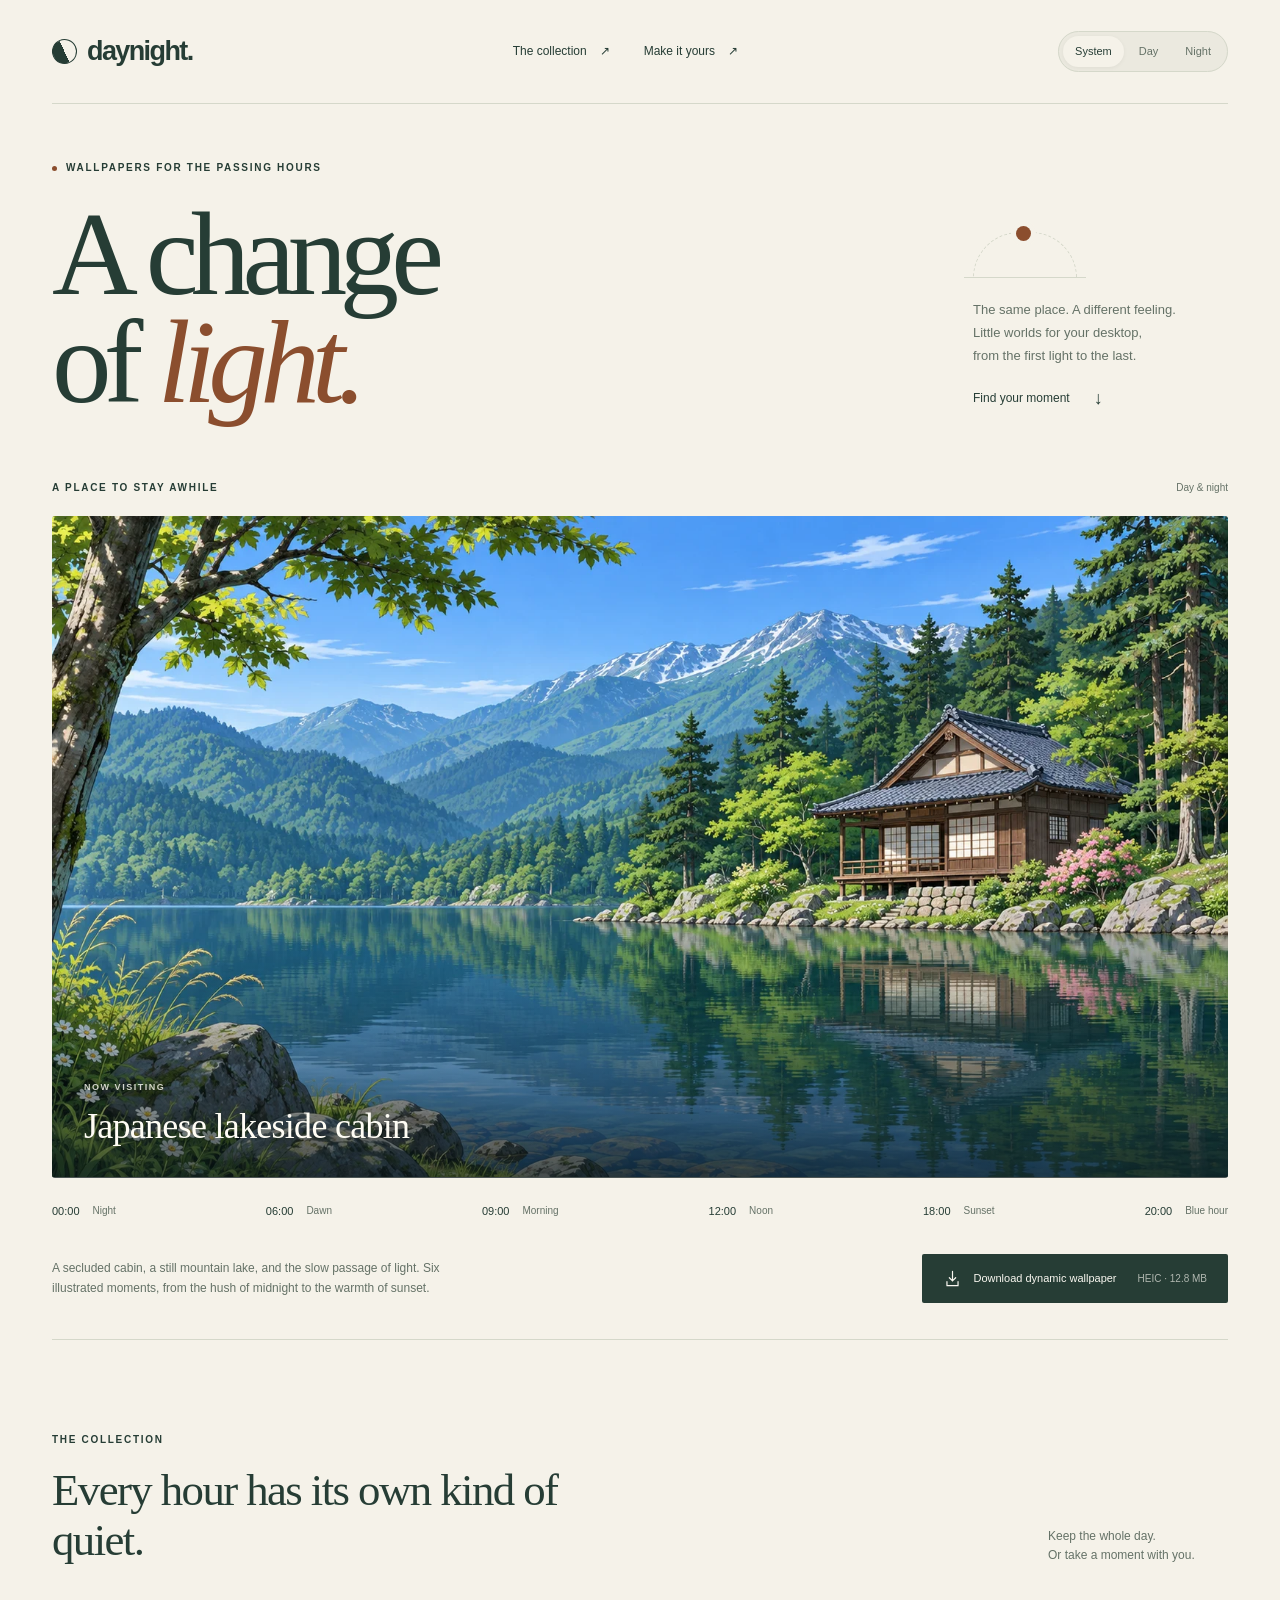
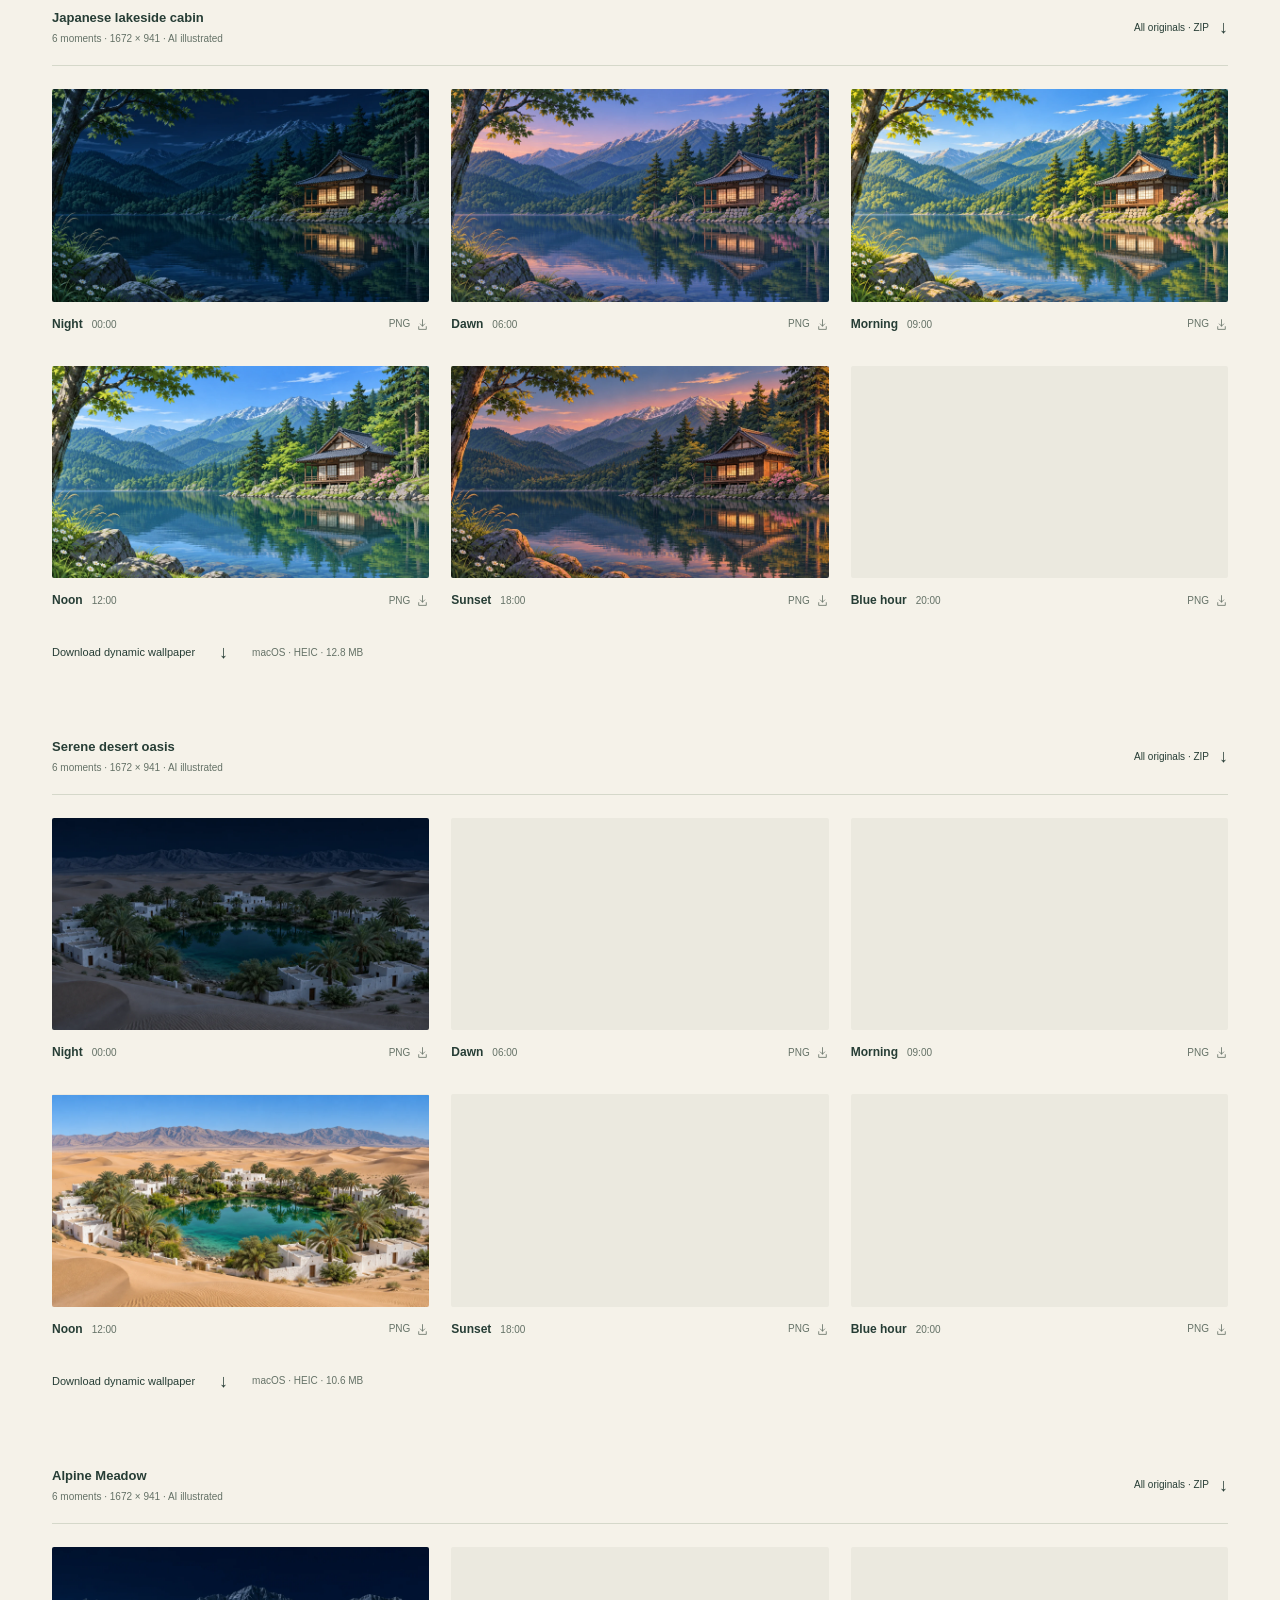
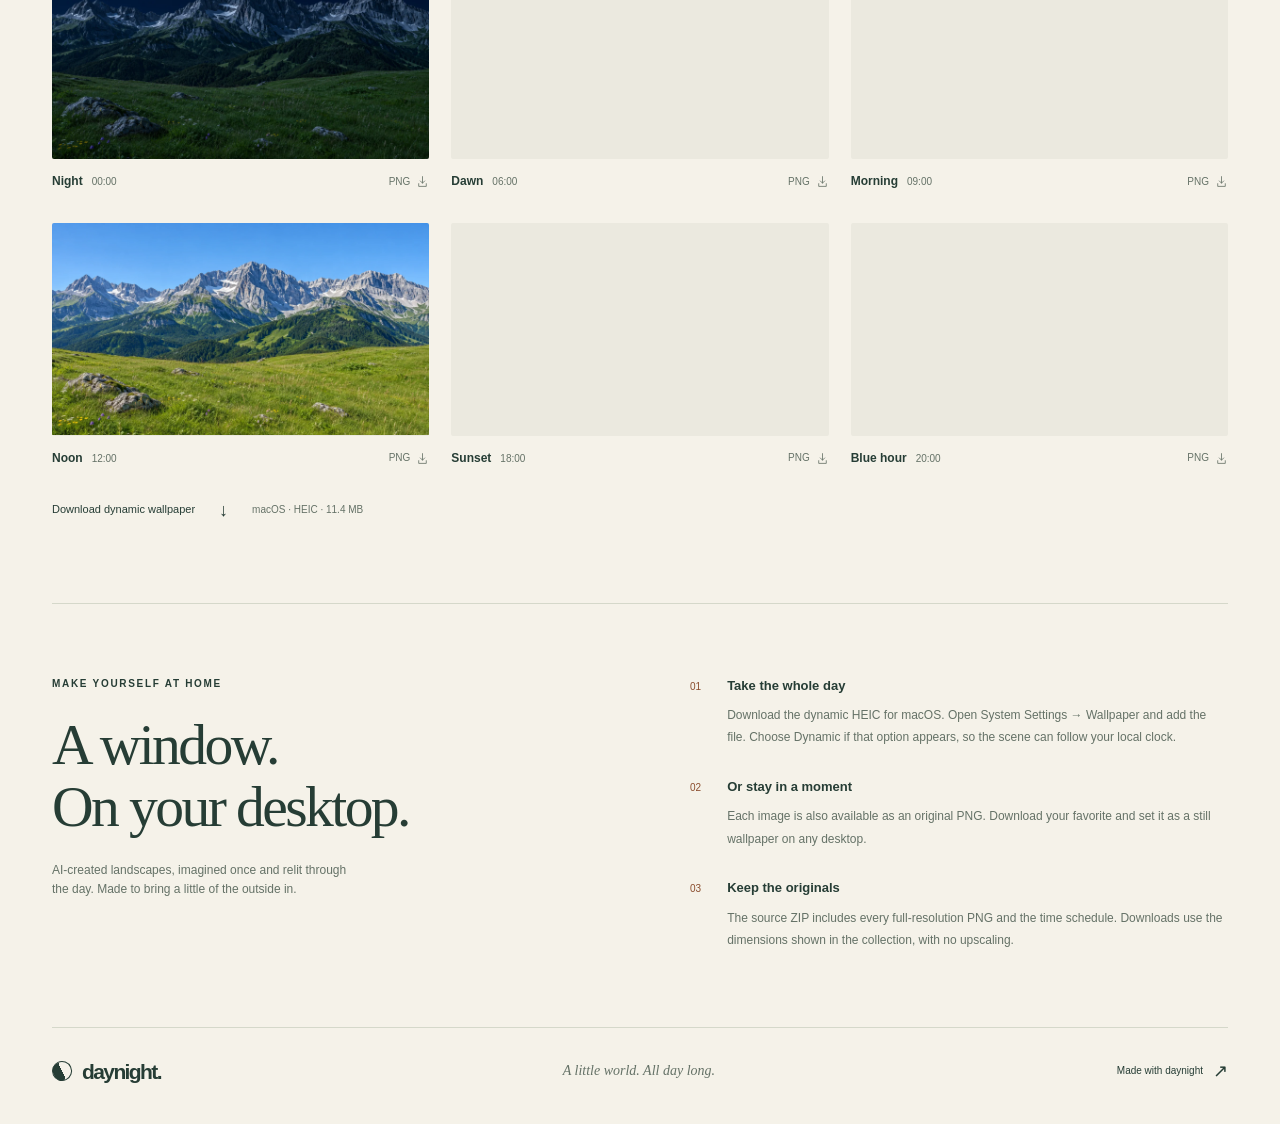
==== site/index.html @ 68b5f0bc "photo: add alpine meadows" ====
<!doctype html>
<html lang="en">
<head>
  <meta charset="utf-8">
  <meta name="viewport" content="width=device-width, initial-scale=1">
  <meta name="description" content="A collection of illustrated wallpapers that follow the light. Explore every hour and download a dynamic macOS wallpaper or your favorite still.">
  <title>daynight — A change of light</title>
  <link rel="icon" href="favicon.svg" type="image/svg+xml">
  <link rel="stylesheet" href="styles.css">
</head>
<body>
  <a class="skip-link" href="#collection">Skip to wallpapers</a>
  <header class="site-header wrap">
    <a class="wordmark" href="./" aria-label="daynight home"><span class="mark" aria-hidden="true"></span>daynight<span class="wordmark-dot">.</span></a>
    <nav aria-label="Main navigation"><a href="#collection">The collection <span aria-hidden="true">↗</span></a><a href="#how-to">Make it yours <span aria-hidden="true">↗</span></a></nav>
    <fieldset class="theme-switch">
      <legend class="sr-only">Page appearance</legend>
      <label><input class="sr-only" type="radio" name="appearance" id="appearance-system" checked><span>System</span></label>
      <label><input class="sr-only" type="radio" name="appearance" id="appearance-day"><span>Day</span></label>
      <label><input class="sr-only" type="radio" name="appearance" id="appearance-night"><span>Night</span></label>
    </fieldset>
  </header>

  <main>
    <section class="intro wrap" aria-labelledby="intro-title">
      <div class="eyebrow"><span class="live-dot" aria-hidden="true"></span> Wallpapers for the passing hours</div>
      <div class="intro-row"><h1 id="intro-title">A change<br>of <em>light.</em></h1><div class="intro-note"><div class="orbit" aria-hidden="true"><span></span></div><p>The same place. A different feeling.<br>Little worlds for your desktop,<br>from the first light to the last.</p><a class="text-link" href="#collection">Find your moment <span aria-hidden="true">↓</span></a></div></div>
    </section>

    <section class="featured wrap" aria-label="Featured wallpaper">
      <div class="feature-top"><span class="eyebrow">A place to stay awhile</span><span class="muted">Day &amp; night</span></div>
      <div class="landscape" style="aspect-ratio: 1672 / 941">
        <a class="hero-frame hero-day" href="wallpapers/japanese-lakeside-cabin/originals/master.png"><img src="wallpapers/japanese-lakeside-cabin/previews/03.webp" alt="Japanese lakeside cabin — Noon" width="1672" height="941" fetchpriority="high"></a><a class="hero-frame hero-night" href="wallpapers/japanese-lakeside-cabin/originals/night.png"><img src="wallpapers/japanese-lakeside-cabin/previews/00.webp" alt="Japanese lakeside cabin — Night" width="1672" height="941" fetchpriority="high"></a>
        <div class="image-shade"></div>
        <div class="scene-caption"><span class="eyebrow">Now visiting</span><h2>Japanese lakeside cabin</h2></div>
      </div>
      <nav class="hour-links" aria-label="Browse this scene by time of day"><a href="#japanese-lakeside-cabin-frame-0">00:00<span>Night</span></a>
<a href="#japanese-lakeside-cabin-frame-1">06:00<span>Dawn</span></a>
<a href="#japanese-lakeside-cabin-frame-2">09:00<span>Morning</span></a>
<a href="#japanese-lakeside-cabin-frame-3">12:00<span>Noon</span></a>
<a href="#japanese-lakeside-cabin-frame-4">18:00<span>Sunset</span></a>
<a href="#japanese-lakeside-cabin-frame-5">20:00<span>Blue hour</span></a></nav>
      <div class="feature-bottom"><p>A secluded cabin, a still mountain lake, and the slow passage of light. Six illustrated moments, from the hush of midnight to the warmth of sunset.</p><a class="button" href="wallpapers/japanese-lakeside-cabin/japanese-lakeside-cabin.heic" download><svg viewBox="0 0 24 24" aria-hidden="true"><path d="M12 3v12m-4-4 4 4 4-4M5 16v5h14v-5"/></svg>Download dynamic wallpaper<span class="button-detail">HEIC · 12.8 MB</span></a></div>
    </section>

    <section class="collection wrap" id="collection" aria-labelledby="collection-title">
      <div class="section-heading"><div><span class="eyebrow">The collection</span><h2 id="collection-title">Every hour has its own kind of quiet.</h2></div><p>Keep the whole day.<br>Or take a moment with you.</p></div>
      <div id="collections"><section class="collection-block" aria-labelledby="japanese-lakeside-cabin-title">
        <div class="collection-top"><div><h3 id="japanese-lakeside-cabin-title">Japanese lakeside cabin</h3><p>6 moments · 1672 × 941 · AI illustrated</p></div><a class="text-link source-link" href="wallpapers/japanese-lakeside-cabin/japanese-lakeside-cabin-originals.zip" download>All originals · ZIP <span aria-hidden="true">↓</span></a></div>
        <div class="frame-grid"><article class="frame-card" id="japanese-lakeside-cabin-frame-0">
          <a class="frame-preview" href="wallpapers/japanese-lakeside-cabin/originals/night.png"><img src="wallpapers/japanese-lakeside-cabin/previews/00.webp" alt="Japanese lakeside cabin — Night" width="1672" height="941" loading="lazy" decoding="async"><span class="preview-hint" aria-hidden="true">↗</span></a>
          <div class="frame-bottom"><h4 class="frame-name">Night<span class="frame-time">00:00</span></h4><a class="frame-download" href="wallpapers/japanese-lakeside-cabin/originals/night.png" download>PNG <svg viewBox="0 0 24 24" aria-hidden="true"><path d="M12 3v12m-4-4 4 4 4-4M5 16v5h14v-5"/></svg></a></div>
        </article><article class="frame-card" id="japanese-lakeside-cabin-frame-1">
          <a class="frame-preview" href="wallpapers/japanese-lakeside-cabin/originals/dawn.png"><img src="wallpapers/japanese-lakeside-cabin/previews/01.webp" alt="Japanese lakeside cabin — Dawn" width="1672" height="941" loading="lazy" decoding="async"><span class="preview-hint" aria-hidden="true">↗</span></a>
          <div class="frame-bottom"><h4 class="frame-name">Dawn<span class="frame-time">06:00</span></h4><a class="frame-download" href="wallpapers/japanese-lakeside-cabin/originals/dawn.png" download>PNG <svg viewBox="0 0 24 24" aria-hidden="true"><path d="M12 3v12m-4-4 4 4 4-4M5 16v5h14v-5"/></svg></a></div>
        </article><article class="frame-card" id="japanese-lakeside-cabin-frame-2">
          <a class="frame-preview" href="wallpapers/japanese-lakeside-cabin/originals/morning.png"><img src="wallpapers/japanese-lakeside-cabin/previews/02.webp" alt="Japanese lakeside cabin — Morning" width="1672" height="941" loading="lazy" decoding="async"><span class="preview-hint" aria-hidden="true">↗</span></a>
          <div class="frame-bottom"><h4 class="frame-name">Morning<span class="frame-time">09:00</span></h4><a class="frame-download" href="wallpapers/japanese-lakeside-cabin/originals/morning.png" download>PNG <svg viewBox="0 0 24 24" aria-hidden="true"><path d="M12 3v12m-4-4 4 4 4-4M5 16v5h14v-5"/></svg></a></div>
        </article><article class="frame-card" id="japanese-lakeside-cabin-frame-3">
          <a class="frame-preview" href="wallpapers/japanese-lakeside-cabin/originals/master.png"><img src="wallpapers/japanese-lakeside-cabin/previews/03.webp" alt="Japanese lakeside cabin — Noon" width="1672" height="941" loading="lazy" decoding="async"><span class="preview-hint" aria-hidden="true">↗</span></a>
          <div class="frame-bottom"><h4 class="frame-name">Noon<span class="frame-time">12:00</span></h4><a class="frame-download" href="wallpapers/japanese-lakeside-cabin/originals/master.png" download>PNG <svg viewBox="0 0 24 24" aria-hidden="true"><path d="M12 3v12m-4-4 4 4 4-4M5 16v5h14v-5"/></svg></a></div>
        </article><article class="frame-card" id="japanese-lakeside-cabin-frame-4">
          <a class="frame-preview" href="wallpapers/japanese-lakeside-cabin/originals/sunset.png"><img src="wallpapers/japanese-lakeside-cabin/previews/04.webp" alt="Japanese lakeside cabin — Sunset" width="1672" height="941" loading="lazy" decoding="async"><span class="preview-hint" aria-hidden="true">↗</span></a>
          <div class="frame-bottom"><h4 class="frame-name">Sunset<span class="frame-time">18:00</span></h4><a class="frame-download" href="wallpapers/japanese-lakeside-cabin/originals/sunset.png" download>PNG <svg viewBox="0 0 24 24" aria-hidden="true"><path d="M12 3v12m-4-4 4 4 4-4M5 16v5h14v-5"/></svg></a></div>
        </article><article class="frame-card" id="japanese-lakeside-cabin-frame-5">
          <a class="frame-preview" href="wallpapers/japanese-lakeside-cabin/originals/blue-hour.png"><img src="wallpapers/japanese-lakeside-cabin/previews/05.webp" alt="Japanese lakeside cabin — Blue hour" width="1672" height="941" loading="lazy" decoding="async"><span class="preview-hint" aria-hidden="true">↗</span></a>
          <div class="frame-bottom"><h4 class="frame-name">Blue hour<span class="frame-time">20:00</span></h4><a class="frame-download" href="wallpapers/japanese-lakeside-cabin/originals/blue-hour.png" download>PNG <svg viewBox="0 0 24 24" aria-hidden="true"><path d="M12 3v12m-4-4 4 4 4-4M5 16v5h14v-5"/></svg></a></div>
        </article></div>
        <div class="collection-download"><a class="text-link" href="wallpapers/japanese-lakeside-cabin/japanese-lakeside-cabin.heic" download>Download dynamic wallpaper <span aria-hidden="true">↓</span></a><span>macOS · HEIC · 12.8 MB</span></div>
      </section>
<section class="collection-block" aria-labelledby="serene-desert-oasis-title">
        <div class="collection-top"><div><h3 id="serene-desert-oasis-title">Serene desert oasis</h3><p>6 moments · 1672 × 941 · AI illustrated</p></div><a class="text-link source-link" href="wallpapers/serene-desert-oasis/serene-desert-oasis-originals.zip" download>All originals · ZIP <span aria-hidden="true">↓</span></a></div>
        <div class="frame-grid"><article class="frame-card" id="serene-desert-oasis-frame-0">
          <a class="frame-preview" href="wallpapers/serene-desert-oasis/originals/night.png"><img src="wallpapers/serene-desert-oasis/previews/00.webp" alt="Serene desert oasis — Night" width="1672" height="941" loading="lazy" decoding="async"><span class="preview-hint" aria-hidden="true">↗</span></a>
          <div class="frame-bottom"><h4 class="frame-name">Night<span class="frame-time">00:00</span></h4><a class="frame-download" href="wallpapers/serene-desert-oasis/originals/night.png" download>PNG <svg viewBox="0 0 24 24" aria-hidden="true"><path d="M12 3v12m-4-4 4 4 4-4M5 16v5h14v-5"/></svg></a></div>
        </article><article class="frame-card" id="serene-desert-oasis-frame-1">
          <a class="frame-preview" href="wallpapers/serene-desert-oasis/originals/dawn.png"><img src="wallpapers/serene-desert-oasis/previews/01.webp" alt="Serene desert oasis — Dawn" width="1672" height="941" loading="lazy" decoding="async"><span class="preview-hint" aria-hidden="true">↗</span></a>
          <div class="frame-bottom"><h4 class="frame-name">Dawn<span class="frame-time">06:00</span></h4><a class="frame-download" href="wallpapers/serene-desert-oasis/originals/dawn.png" download>PNG <svg viewBox="0 0 24 24" aria-hidden="true"><path d="M12 3v12m-4-4 4 4 4-4M5 16v5h14v-5"/></svg></a></div>
        </article><article class="frame-card" id="serene-desert-oasis-frame-2">
          <a class="frame-preview" href="wallpapers/serene-desert-oasis/originals/morning.png"><img src="wallpapers/serene-desert-oasis/previews/02.webp" alt="Serene desert oasis — Morning" width="1672" height="941" loading="lazy" decoding="async"><span class="preview-hint" aria-hidden="true">↗</span></a>
          <div class="frame-bottom"><h4 class="frame-name">Morning<span class="frame-time">09:00</span></h4><a class="frame-download" href="wallpapers/serene-desert-oasis/originals/morning.png" download>PNG <svg viewBox="0 0 24 24" aria-hidden="true"><path d="M12 3v12m-4-4 4 4 4-4M5 16v5h14v-5"/></svg></a></div>
        </article><article class="frame-card" id="serene-desert-oasis-frame-3">
          <a class="frame-preview" href="wallpapers/serene-desert-oasis/originals/master.png"><img src="wallpapers/serene-desert-oasis/previews/03.webp" alt="Serene desert oasis — Noon" width="1672" height="941" loading="lazy" decoding="async"><span class="preview-hint" aria-hidden="true">↗</span></a>
          <div class="frame-bottom"><h4 class="frame-name">Noon<span class="frame-time">12:00</span></h4><a class="frame-download" href="wallpapers/serene-desert-oasis/originals/master.png" download>PNG <svg viewBox="0 0 24 24" aria-hidden="true"><path d="M12 3v12m-4-4 4 4 4-4M5 16v5h14v-5"/></svg></a></div>
        </article><article class="frame-card" id="serene-desert-oasis-frame-4">
          <a class="frame-preview" href="wallpapers/serene-desert-oasis/originals/sunset.png"><img src="wallpapers/serene-desert-oasis/previews/04.webp" alt="Serene desert oasis — Sunset" width="1672" height="941" loading="lazy" decoding="async"><span class="preview-hint" aria-hidden="true">↗</span></a>
          <div class="frame-bottom"><h4 class="frame-name">Sunset<span class="frame-time">18:00</span></h4><a class="frame-download" href="wallpapers/serene-desert-oasis/originals/sunset.png" download>PNG <svg viewBox="0 0 24 24" aria-hidden="true"><path d="M12 3v12m-4-4 4 4 4-4M5 16v5h14v-5"/></svg></a></div>
        </article><article class="frame-card" id="serene-desert-oasis-frame-5">
          <a class="frame-preview" href="wallpapers/serene-desert-oasis/originals/blue-hour.png"><img src="wallpapers/serene-desert-oasis/previews/05.webp" alt="Serene desert oasis — Blue hour" width="1672" height="941" loading="lazy" decoding="async"><span class="preview-hint" aria-hidden="true">↗</span></a>
          <div class="frame-bottom"><h4 class="frame-name">Blue hour<span class="frame-time">20:00</span></h4><a class="frame-download" href="wallpapers/serene-desert-oasis/originals/blue-hour.png" download>PNG <svg viewBox="0 0 24 24" aria-hidden="true"><path d="M12 3v12m-4-4 4 4 4-4M5 16v5h14v-5"/></svg></a></div>
        </article></div>
        <div class="collection-download"><a class="text-link" href="wallpapers/serene-desert-oasis/serene-desert-oasis.heic" download>Download dynamic wallpaper <span aria-hidden="true">↓</span></a><span>macOS · HEIC · 10.6 MB</span></div>
      </section>
<section class="collection-block" aria-labelledby="alpine-meadow-20261116-title">
        <div class="collection-top"><div><h3 id="alpine-meadow-20261116-title">Alpine Meadow</h3><p>6 moments · 1672 × 941 · AI illustrated</p></div><a class="text-link source-link" href="wallpapers/alpine-meadow-20261116/alpine-meadow-20261116-originals.zip" download>All originals · ZIP <span aria-hidden="true">↓</span></a></div>
        <div class="frame-grid"><article class="frame-card" id="alpine-meadow-20261116-frame-0">
          <a class="frame-preview" href="wallpapers/alpine-meadow-20261116/originals/night.png"><img src="wallpapers/alpine-meadow-20261116/previews/00.webp" alt="Alpine Meadow — Night" width="1672" height="941" loading="lazy" decoding="async"><span class="preview-hint" aria-hidden="true">↗</span></a>
          <div class="frame-bottom"><h4 class="frame-name">Night<span class="frame-time">00:00</span></h4><a class="frame-download" href="wallpapers/alpine-meadow-20261116/originals/night.png" download>PNG <svg viewBox="0 0 24 24" aria-hidden="true"><path d="M12 3v12m-4-4 4 4 4-4M5 16v5h14v-5"/></svg></a></div>
        </article><article class="frame-card" id="alpine-meadow-20261116-frame-1">
          <a class="frame-preview" href="wallpapers/alpine-meadow-20261116/originals/dawn.png"><img src="wallpapers/alpine-meadow-20261116/previews/01.webp" alt="Alpine Meadow — Dawn" width="1672" height="941" loading="lazy" decoding="async"><span class="preview-hint" aria-hidden="true">↗</span></a>
          <div class="frame-bottom"><h4 class="frame-name">Dawn<span class="frame-time">06:00</span></h4><a class="frame-download" href="wallpapers/alpine-meadow-20261116/originals/dawn.png" download>PNG <svg viewBox="0 0 24 24" aria-hidden="true"><path d="M12 3v12m-4-4 4 4 4-4M5 16v5h14v-5"/></svg></a></div>
        </article><article class="frame-card" id="alpine-meadow-20261116-frame-2">
          <a class="frame-preview" href="wallpapers/alpine-meadow-20261116/originals/morning.png"><img src="wallpapers/alpine-meadow-20261116/previews/02.webp" alt="Alpine Meadow — Morning" width="1672" height="941" loading="lazy" decoding="async"><span class="preview-hint" aria-hidden="true">↗</span></a>
          <div class="frame-bottom"><h4 class="frame-name">Morning<span class="frame-time">09:00</span></h4><a class="frame-download" href="wallpapers/alpine-meadow-20261116/originals/morning.png" download>PNG <svg viewBox="0 0 24 24" aria-hidden="true"><path d="M12 3v12m-4-4 4 4 4-4M5 16v5h14v-5"/></svg></a></div>
        </article><article class="frame-card" id="alpine-meadow-20261116-frame-3">
          <a class="frame-preview" href="wallpapers/alpine-meadow-20261116/originals/master.png"><img src="wallpapers/alpine-meadow-20261116/previews/03.webp" alt="Alpine Meadow — Noon" width="1672" height="941" loading="lazy" decoding="async"><span class="preview-hint" aria-hidden="true">↗</span></a>
          <div class="frame-bottom"><h4 class="frame-name">Noon<span class="frame-time">12:00</span></h4><a class="frame-download" href="wallpapers/alpine-meadow-20261116/originals/master.png" download>PNG <svg viewBox="0 0 24 24" aria-hidden="true"><path d="M12 3v12m-4-4 4 4 4-4M5 16v5h14v-5"/></svg></a></div>
        </article><article class="frame-card" id="alpine-meadow-20261116-frame-4">
          <a class="frame-preview" href="wallpapers/alpine-meadow-20261116/originals/sunset.png"><img src="wallpapers/alpine-meadow-20261116/previews/04.webp" alt="Alpine Meadow — Sunset" width="1672" height="941" loading="lazy" decoding="async"><span class="preview-hint" aria-hidden="true">↗</span></a>
          <div class="frame-bottom"><h4 class="frame-name">Sunset<span class="frame-time">18:00</span></h4><a class="frame-download" href="wallpapers/alpine-meadow-20261116/originals/sunset.png" download>PNG <svg viewBox="0 0 24 24" aria-hidden="true"><path d="M12 3v12m-4-4 4 4 4-4M5 16v5h14v-5"/></svg></a></div>
        </article><article class="frame-card" id="alpine-meadow-20261116-frame-5">
          <a class="frame-preview" href="wallpapers/alpine-meadow-20261116/originals/blue-hour.png"><img src="wallpapers/alpine-meadow-20261116/previews/05.webp" alt="Alpine Meadow — Blue hour" width="1672" height="941" loading="lazy" decoding="async"><span class="preview-hint" aria-hidden="true">↗</span></a>
          <div class="frame-bottom"><h4 class="frame-name">Blue hour<span class="frame-time">20:00</span></h4><a class="frame-download" href="wallpapers/alpine-meadow-20261116/originals/blue-hour.png" download>PNG <svg viewBox="0 0 24 24" aria-hidden="true"><path d="M12 3v12m-4-4 4 4 4-4M5 16v5h14v-5"/></svg></a></div>
        </article></div>
        <div class="collection-download"><a class="text-link" href="wallpapers/alpine-meadow-20261116/alpine-meadow-20261116.heic" download>Download dynamic wallpaper <span aria-hidden="true">↓</span></a><span>macOS · HEIC · 11.4 MB</span></div>
      </section></div>
    </section>

    <section class="how-to wrap" id="how-to" aria-labelledby="how-to-title"><div class="how-to-intro"><span class="eyebrow">Make yourself at home</span><h2 id="how-to-title">A window.<br>On your desktop.</h2><p>AI-created landscapes, imagined once and relit through the day. Made to bring a little of the outside in.</p></div><div class="instructions"><div class="instruction"><span class="step">01</span><div><h3>Take the whole day</h3><p>Download the dynamic HEIC for macOS. Open System Settings → Wallpaper and add the file. Choose Dynamic if that option appears, so the scene can follow your local clock.</p></div></div><div class="instruction"><span class="step">02</span><div><h3>Or stay in a moment</h3><p>Each image is also available as an original PNG. Download your favorite and set it as a still wallpaper on any desktop.</p></div></div><div class="instruction"><span class="step">03</span><div><h3>Keep the originals</h3><p>The source ZIP includes every full-resolution PNG and the time schedule. Downloads use the dimensions shown in the collection, with no upscaling.</p></div></div></div></section>
  </main>

  <footer class="site-footer wrap"><a class="wordmark" href="./"><span class="mark" aria-hidden="true"></span>daynight.</a><p>A little world. All day long.</p><a class="text-link" href="https://github.com/thor010111/daynight">Made with daynight <span aria-hidden="true">↗</span></a></footer>

</body>
</html>
---- site/styles.css ----
@charset "UTF-8";
:root {
  color-scheme: light;
  --paper: #f5f2e9;
  --ink: #263d35;
  --muted: #657267;
  --line: #d5d8ca;
  --soft: #ebe9df;
  --accent: #8b4e2e;
  --button: #263d35;
  --button-text: #faf8f1;
  --serif: Georgia,'Times New Roman',serif;
  --sans: -apple-system,BlinkMacSystemFont,'Segoe UI',sans-serif;
}
* {
  box-sizing: border-box;
}
html {
  scroll-behavior: smooth;
  scroll-padding-top: 32px;
}
body {
  margin: 0;
  background: var(--paper);
  color: var(--ink);
  font: 15px/1.6 var(--sans);
  transition: background-color .5s,color .5s;
}
button,input,select {
  font: inherit;
}
button,a,input,select {
  -webkit-tap-highlight-color: transparent;
}
button,a,select {
  touch-action: manipulation;
}
button {
  cursor: pointer;
}
a {
  color: inherit;
  text-decoration: none;
}
a:hover {
  text-decoration: underline;
  text-underline-offset: 5px;
}
button:focus-visible,a:focus-visible,input:focus-visible,select:focus-visible {
  outline: 3px solid var(--accent);
  outline-offset: 5px;
}
button svg,a svg {
  width: 19px;
  height: 19px;
  fill: none;
  stroke: currentColor;
  stroke-width: 1.5;
  stroke-linecap: round;
  stroke-linejoin: round;
  flex-shrink: 0;
}
button {
  color: inherit;
}
img {
  display: block;
  max-width: 100%;
}
[hidden] {
  display: none!important;
}
.wrap {
  width: min(1320px,calc(100% - 104px));
  margin-inline: auto;
}
.eyebrow {
  font-size: 10px;
  letter-spacing: .17em;
  font-weight: 600;
  text-transform: uppercase;
}
.muted {
  color: var(--muted);
}
.text-link {
  font-size: 12px;
  display: inline-flex;
  gap: 24px;
  align-items: center;
}
.text-link span {
  font-size: 18px;
}
.sr-only {
  position: absolute;
  width: 1px;
  height: 1px;
  padding: 0;
  margin: -1px;
  overflow: hidden;
  clip-path: inset(50%);
  white-space: nowrap;
  border: 0;
}
.skip-link {
  position: absolute;
  z-index: 10;
  top: 12px;
  left: 20px;
  background: var(--paper);
  padding: 12px;
  transform: translateY(-200%);
}
.skip-link:focus {
  transform: none;
}
.site-header {
  height: 104px;
  display: flex;
  align-items: center;
  justify-content: space-between;
  border-bottom: 1px solid var(--line);
  gap: 24px;
}
.wordmark {
  display: flex;
  align-items: center;
  font-size: 27px;
  letter-spacing: -1.6px;
  font-weight: 650;
  line-height: 1;
  gap: 10px;
}
.wordmark:hover {
  text-decoration: none;
}
.wordmark-dot {
  margin-left: -10px;
}
.mark {
  width: 25px;
  height: 25px;
  border-radius: 50%;
  border: 1.5px solid currentColor;
  background: linear-gradient(90deg,currentColor 50%,transparent 50%);
  display: inline-block;
  flex-shrink: 0;
  transform: rotate(-25deg);
}
nav {
  display: flex;
  gap: 34px;
  font-size: 12px;
}
nav a {
  display: flex;
  gap: 13px;
  align-items: center;
}
.theme-switch {
  display: flex;
  gap: 3px;
  border: 1px solid var(--line);
  border-radius: 30px;
  padding: 4px;
  background: var(--soft);
  margin: 0;
  min-width: 0;
}
.theme-switch label {
  display: flex;
  align-items: center;
  gap: 7px;
  padding: 7px 12px;
  border: 0;
  background: transparent;
  border-radius: 24px;
  color: var(--muted);
  font-size: 11px;
}
.theme-switch label:has(input:checked) {
  background: var(--paper);
  color: var(--ink);
  box-shadow: 0 1px 4px #0000000d;
}
.theme-switch svg {
  width: 15px;
  height: 15px;
}
.intro {
  padding-top: 56px;
  padding-bottom: 58px;
}
.intro>.eyebrow {
  display: flex;
  align-items: center;
  gap: 9px;
}
.live-dot {
  width: 5px;
  height: 5px;
  border-radius: 50%;
  background: var(--accent);
}
.intro-row {
  display: flex;
  justify-content: space-between;
  align-items: flex-end;
  gap: 36px;
  margin-top: 24px;
}
h1,h2,h3,p {
  margin: 0;
}
h1 {
  font: 400 clamp(78px,9.3vw,140px)/.91 var(--serif);
  letter-spacing: -.065em;
}
h1 em {
  font-weight: 400;
  color: var(--accent);
}
.intro-note {
  width: 255px;
  padding-bottom: 4px;
}
.intro-note p {
  font-size: 13px;
  line-height: 1.8;
  color: var(--muted);
  margin: 20px 0 16px;
}
.orbit {
  width: 104px;
  height: 46px;
  position: relative;
  border: 1px dashed var(--line);
  border-bottom: 0;
  border-radius: 110px 110px 0 0;
}
.orbit:after {
  content: '';
  position: absolute;
  bottom: 0;
  left: -10px;
  right: -10px;
  height: 1px;
  background: var(--line);
}
.orbit span {
  position: absolute;
  top: -7px;
  left: 42px;
  width: 15px;
  height: 15px;
  border-radius: 50%;
  background: var(--accent);
  box-shadow: var(--orbit-shadow,0 0 0 5px var(--paper));
}
.feature-top {
  display: flex;
  justify-content: space-between;
  align-items: center;
  margin-bottom: 15px;
  min-height: 26px;
}
.landscape {
  position: relative;
  overflow: hidden;
  isolation: isolate;
  background: var(--soft);
  aspect-ratio: 1672/941;
  border-radius: 3px;
}
.landscape>img {
  width: 100%;
  height: 100%;
  object-fit: contain;
}
.image-shade {
  position: absolute;
  inset: 0;
  background: linear-gradient(transparent 65%,#081518b3);
  pointer-events: none;
}
.scene-caption {
  position: absolute;
  left: 32px;
  bottom: 29px;
  color: #fffdf5;
  pointer-events: none;
}
.scene-caption>.eyebrow {
  opacity: .8;
  font-size: 9px;
}
.scene-caption h2 {
  font: 400 clamp(22px,3vw,36px)/1.2 var(--serif);
  letter-spacing: -.02em;
  margin-top: 8px;
}
.feature-bottom {
  display: grid;
  grid-template-columns: 1fr auto;
  gap: 8px 48px;
  border-bottom: 1px solid var(--line);
  padding: 29px 0 36px;
  align-items: center;
}
.feature-bottom p {
  font-size: 12px;
  color: var(--muted);
  max-width: 410px;
}
.button {
  display: inline-flex;
  align-items: center;
  justify-content: center;
  gap: 11px;
  background: var(--button);
  color: var(--button-text);
  padding: 15px 21px;
  font-size: 11px;
  border-radius: 2px;
}
.button:hover {
  text-decoration: none;
  filter: brightness(1.15);
}
.button-detail {
  opacity: .65;
  font-size: 10px;
  margin-left: 10px;
}
.collection {
  padding-top: 86px;
  padding-bottom: 78px;
}
.section-heading {
  display: flex;
  justify-content: space-between;
  align-items: flex-end;
  gap: 30px;
  margin-bottom: 43px;
}
.section-heading h2 {
  font: 400 clamp(29px,3.5vw,45px)/1.12 var(--serif);
  letter-spacing: -.035em;
  max-width: 590px;
  margin-top: 15px;
}
.section-heading>p {
  color: var(--muted);
  font-size: 12px;
  min-width: 180px;
}
.collection-block+.collection-block {
  margin-top: 70px;
}
.collection-top {
  display: flex;
  justify-content: space-between;
  align-items: center;
  padding-bottom: 18px;
  border-bottom: 1px solid var(--line);
  margin-bottom: 23px;
  gap: 20px;
}
.collection-top h3 {
  font-size: 13px;
  font-weight: 550;
}
.collection-top p {
  font-size: 10px;
  color: var(--muted);
  margin-top: 2px;
}
.source-link {
  font-size: 10px;
  gap: 10px;
  flex-shrink: 0;
}
.frame-grid {
  display: grid;
  grid-template-columns: repeat(3,minmax(0,1fr));
  gap: 32px 22px;
}
.frame-card {
  min-width: 0;
}
.frame-preview {
  padding: 0;
  position: relative;
  display: block;
  width: 100%;
  border: 0;
  background: var(--soft);
  border-radius: 2px;
  overflow: hidden;
  aspect-ratio: 1672/941;
}
.frame-preview img {
  width: 100%;
  height: 100%;
  object-fit: contain;
  transition: transform .6s;
}
.frame-preview:hover img {
  transform: scale(1.035);
}
.preview-hint {
  position: absolute;
  bottom: 12px;
  right: 12px;
  border-radius: 50%;
  background: #10212999;
  border: 1px solid #ffffff70;
  width: 28px;
  height: 28px;
  display: grid;
  place-items: center;
  color: #fff;
  font-size: 16px;
  opacity: 0;
  transition: opacity .2s;
}
.frame-preview:hover .preview-hint,.frame-preview:focus-visible .preview-hint {
  opacity: 1;
}
.frame-bottom {
  display: flex;
  justify-content: space-between;
  align-items: center;
  gap: 8px;
  margin-top: 13px;
}
.frame-name {
  font-size: 12px;
  font-weight: 550;
  margin: 0;
}
.frame-time {
  font-size: 10px;
  font-weight: 400;
  color: var(--muted);
  margin-left: 9px;
  font-variant-numeric: tabular-nums;
}
.frame-download {
  font-size: 10px;
  display: flex;
  align-items: center;
  gap: 6px;
  color: var(--muted);
}
.frame-download svg {
  width: 13px;
  height: 13px;
}
.collection-download {
  display: flex;
  align-items: center;
  gap: 24px;
  margin-top: 28px;
  font-size: 11px;
}
.collection-download>.text-link {
  font-size: 11px;
}
.collection-download>span {
  color: var(--muted);
  font-size: 10px;
}
.how-to {
  border-top: 1px solid var(--line);
  padding: 66px 0 76px;
  display: grid;
  grid-template-columns: 1fr 1fr;
  gap: 100px;
}
.how-to h2 {
  font: 400 clamp(37px,4.5vw,59px)/1.08 var(--serif);
  letter-spacing: -.045em;
  margin-top: 20px;
}
.how-to-intro>p {
  max-width: 300px;
  font-size: 12px;
  color: var(--muted);
  margin-top: 23px;
}
.instructions {
  padding-top: 6px;
}
.instruction {
  display: flex;
  gap: 26px;
}
.instruction+.instruction {
  margin-top: 28px;
}
.step {
  font-size: 10px;
  font-variant-numeric: tabular-nums;
  color: var(--accent);
  padding-top: 3px;
}
.instruction h3 {
  font-size: 13px;
  font-weight: 550;
}
.instruction p {
  font-size: 12px;
  color: var(--muted);
  margin-top: 8px;
  line-height: 1.85;
}
.site-footer {
  display: flex;
  align-items: center;
  justify-content: space-between;
  gap: 25px;
  border-top: 1px solid var(--line);
  padding: 29px 0 38px;
}
.site-footer .wordmark {
  font-size: 21px;
}
.site-footer .mark {
  width: 20px;
  height: 20px;
}
.site-footer p {
  font: italic 14px var(--serif);
  color: var(--muted);
}
.site-footer .text-link {
  font-size: 10px;
  gap: 10px;
}
@media(min-width:1600px) {
  .wrap {
    width: min(1440px,calc(100% - 144px));
  }
}
@media(max-width:900px) {
  .wrap {
    width: calc(100% - 56px);
  }
  .site-header {
    height: 90px;
  }
  nav {
    gap: 18px;
  }
  .intro {
    padding-top: 40px;
    padding-bottom: 40px;
  }
  .intro-note {
    width: 215px;
  }
  .frame-grid {
    grid-template-columns: repeat(2,minmax(0,1fr));
  }
  .how-to {
    gap: 50px;
  }
  .feature-bottom {
    gap: 8px 24px;
  }
  .section-heading h2 {
    max-width: 460px;
  }
  .section-heading>p {
    min-width: 145px;
  }
  .scene-caption {
    left: 23px;
    bottom: 23px;
    pointer-events: none;
  }
}
@media(max-width:600px) {
  .wrap {
    width: calc(100% - 36px);
  }
  .site-header {
    height: 77px;
    gap: 12px;
  }
  .wordmark {
    font-size: 24px;
  }
  .mark {
    width: 22px;
    height: 22px;
  }
  nav {
    display: none;
  }
  .theme-switch label {
    padding: 6px 9px;
    font-size: 10px;
  }
  .intro {
    padding-top: 35px;
    padding-bottom: 30px;
  }
  .eyebrow {
    font-size: 8px;
    letter-spacing: .14em;
  }
  .intro-row {
    align-items: flex-end;
    gap: 10px;
    margin-top: 22px;
  }
  h1 {
    font-size: 76px;
  }
  .intro-note {
    width: 125px;
    padding-bottom: 0;
  }
  .orbit {
    width: 68px;
    height: 31px;
    margin-left: 8px;
  }
  .orbit span {
    left: 27px;
    width: 12px;
    height: 12px;
    top: -6px;
  }
  .intro-note p {
    font-size: 10px;
    line-height: 1.75;
    margin: 14px 0 0;
  }
  .intro-note .text-link {
    display: none;
  }
  .feature-top {
    margin-bottom: 11px;
  }
  .landscape {
    border-radius: 2px;
  }
  .scene-caption {
    left: 14px;
    bottom: 13px;
    pointer-events: none;
  }
  .scene-caption>.eyebrow {
    display: none;
  }
  .scene-caption h2 {
    font-size: 21px;
    margin-top: 0;
  }
  .feature-bottom {
    grid-template-columns: 1fr;
    padding: 19px 0 27px;
    gap: 12px;
  }
  .feature-bottom p {
    grid-row: auto;
    font-size: 11px;
    max-width: 100%;
    margin-bottom: 4px;
  }
  .button {
    padding: 14px 13px;
  }
  .collection {
    padding: 49px 0;
  }
  .section-heading {
    display: block;
    margin-bottom: 29px;
  }
  .section-heading h2 {
    font-size: 32px;
    max-width: 320px;
    margin-top: 12px;
  }
  .section-heading>p {
    font-size: 11px;
    margin-top: 15px;
  }
  .section-heading>p br {
    display: none;
  }
  .frame-grid {
    gap: 22px 12px;
  }
  .frame-bottom {
    align-items: flex-start;
    gap: 4px;
    margin-top: 9px;
    flex-wrap: wrap;
  }
  .frame-name {
    font-size: 11px;
    margin: 0;
  }
  .frame-time {
    display: block;
    margin-left: 0;
    font-size: 9px;
    margin-top: 1px;
  }
  .frame-download {
    font-size: 9px;
    margin-left: auto;
    padding-top: 1px;
  }
  .frame-download svg {
    width: 11px;
    height: 11px;
  }
  .collection-top {
    gap: 12px;
    margin-bottom: 17px;
    padding-bottom: 14px;
  }
  .collection-top h3 {
    font-size: 12px;
  }
  .collection-top p {
    font-size: 9px;
  }
  .source-link {
    font-size: 9px;
    gap: 5px;
  }
  .source-link span {
    font-size: 14px;
  }
  .collection-download {
    gap: 12px;
    flex-wrap: wrap;
    margin-top: 24px;
  }
  .collection-download>.text-link {
    font-size: 10px;
  }
  .how-to {
    grid-template-columns: 1fr;
    gap: 30px;
    padding: 40px 0 44px;
  }
  .how-to h2 {
    font-size: 43px;
    margin-top: 14px;
  }
  .how-to-intro>p {
    max-width: 270px;
    font-size: 11px;
    margin-top: 16px;
  }
  .instruction {
    gap: 17px;
  }
  .instruction p {
    font-size: 11px;
  }
  .instruction+.instruction {
    margin-top: 23px;
  }
  .site-footer {
    flex-wrap: wrap;
    gap: 18px;
    padding: 25px 0 30px;
  }
  .site-footer p {
    font-size: 12px;
  }
  .site-footer>.text-link {
    flex-basis: 100%;
    font-size: 10px;
  }
  .preview-hint {
    display: none;
  }
}
@media(prefers-reduced-motion:reduce) {
  html {
    scroll-behavior: auto;
  }
  *,*::before,*::after {
    transition: none!important;
    animation: none!important;
  }
}
:root:has(#appearance-night:checked) {
  color-scheme: dark;
  --paper: #141f24;
  --ink: #e4e8df;
  --muted: #a1b4b5;
  --line: #36464a;
  --soft: #1e2c32;
  --accent: #e6b681;
  --button: #d9e4d9;
  --button-text: #17262a;
  --hero-day: none;
  --hero-night: block;
  --orbit-shadow: inset 5px -3px var(--paper),0 0 0 5px var(--paper);
}
@media (prefers-color-scheme: dark) {
  :root:has(#appearance-system:checked) {
    color-scheme: dark;
    --paper: #141f24;
    --ink: #e4e8df;
    --muted: #a1b4b5;
    --line: #36464a;
    --soft: #1e2c32;
    --accent: #e6b681;
    --button: #d9e4d9;
    --button-text: #17262a;
    --hero-day: none;
    --hero-night: block;
    --orbit-shadow: inset 5px -3px var(--paper),0 0 0 5px var(--paper);
  }
}
.theme-switch label {
  cursor: pointer;
}
.theme-switch label:has(input:focus-visible) {
  outline: 3px solid var(--accent);
  outline-offset: 3px;
}
.hero-frame {
  width: 100%;
  height: 100%;
}
.hero-frame img {
  width: 100%;
  height: 100%;
  object-fit: contain;
}
.hero-day {
  display: var(--hero-day, block);
}
.hero-night {
  display: var(--hero-night, none);
}
.landscape {
  cursor: zoom-in;
}
.feature-top > .muted {
  font-size: 10px;
}
.hour-links {
  display: flex;
  justify-content: space-between;
  gap: 8px;
  margin-top: 20px;
  font-size: 11px;
}
.hour-links a {
  text-align: center;
  min-width: 36px;
  padding: 5px 0;
  font-variant-numeric: tabular-nums;
}
.hour-links a:first-child {
  text-align: left;
}
.hour-links a:last-child {
  text-align: right;
}
.hour-links span {
  display: block;
  color: var(--muted);
  font-size: 10px;
}
@media (max-width: 600px) {
  .hour-links {
    display: flex;
    font-size: 10px;
    gap: 2px;
  }
  .hour-links span {
    font-size: 8px;
  }
}
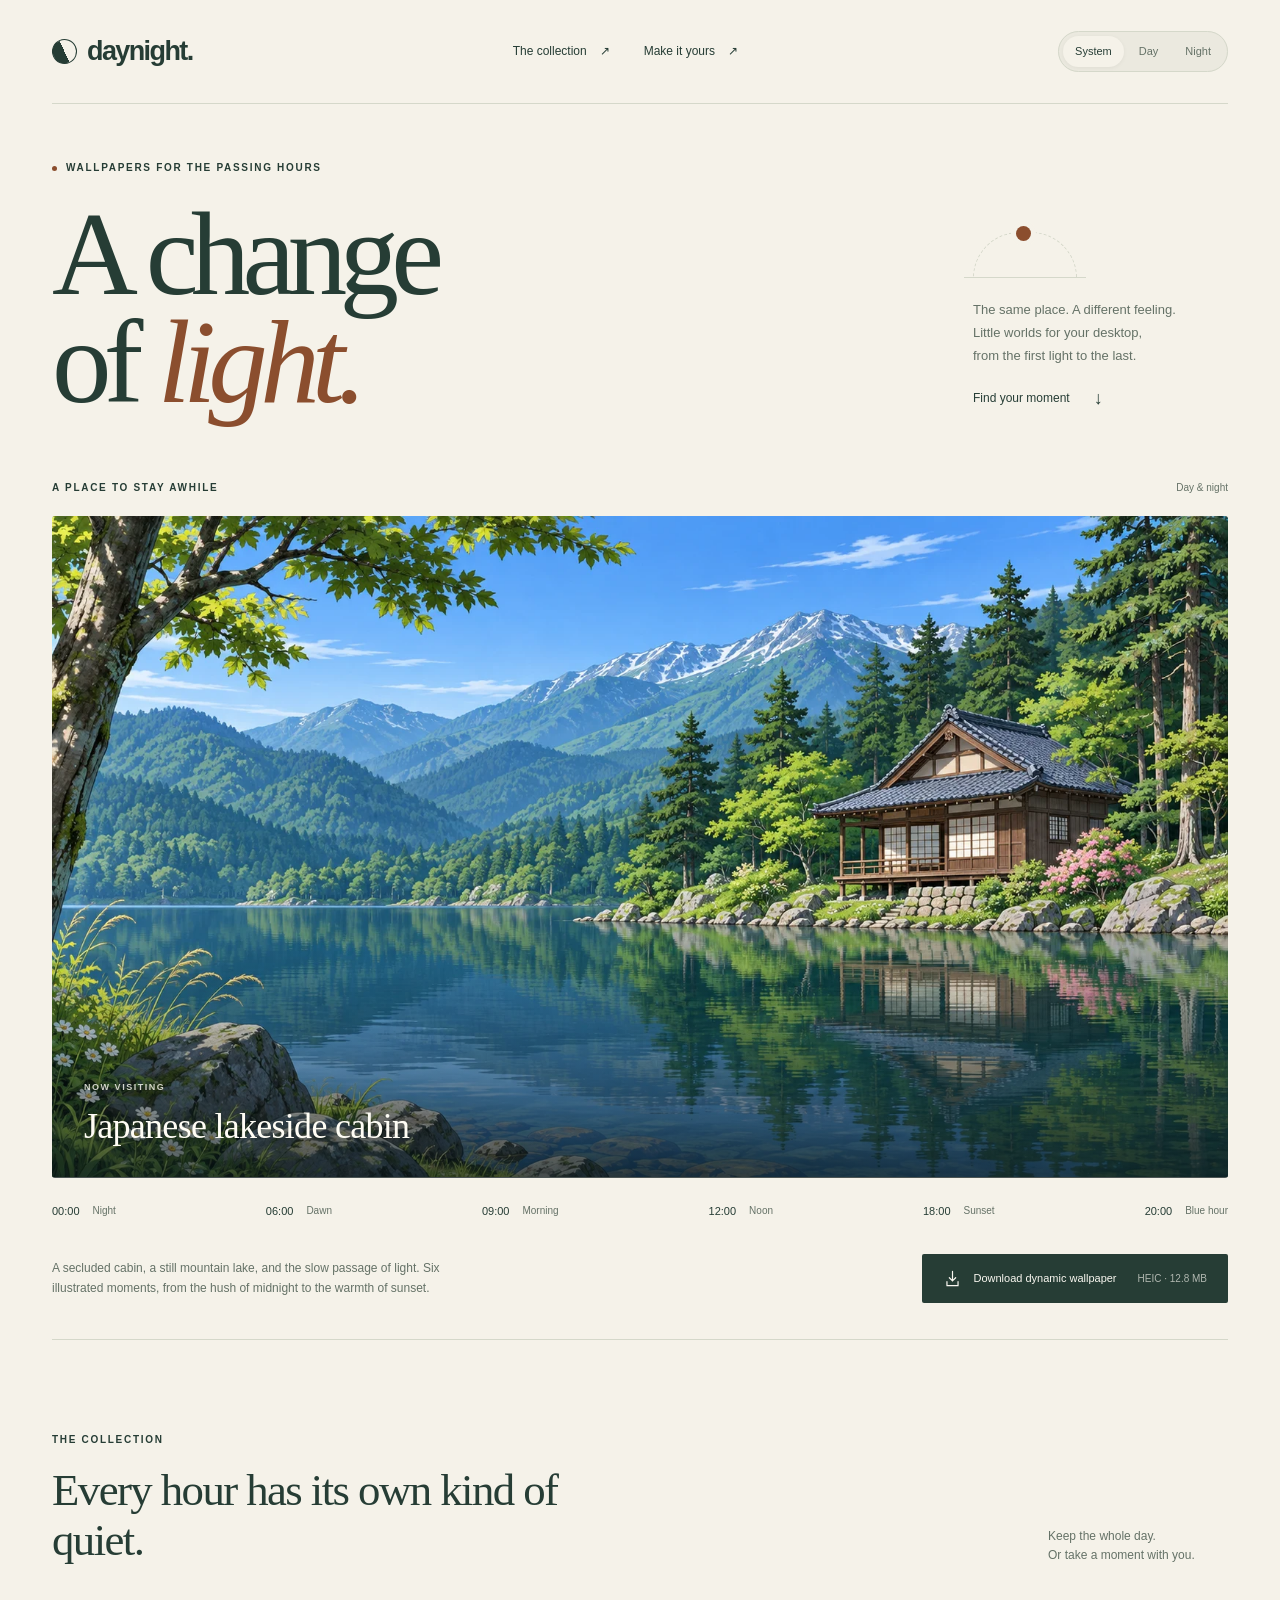
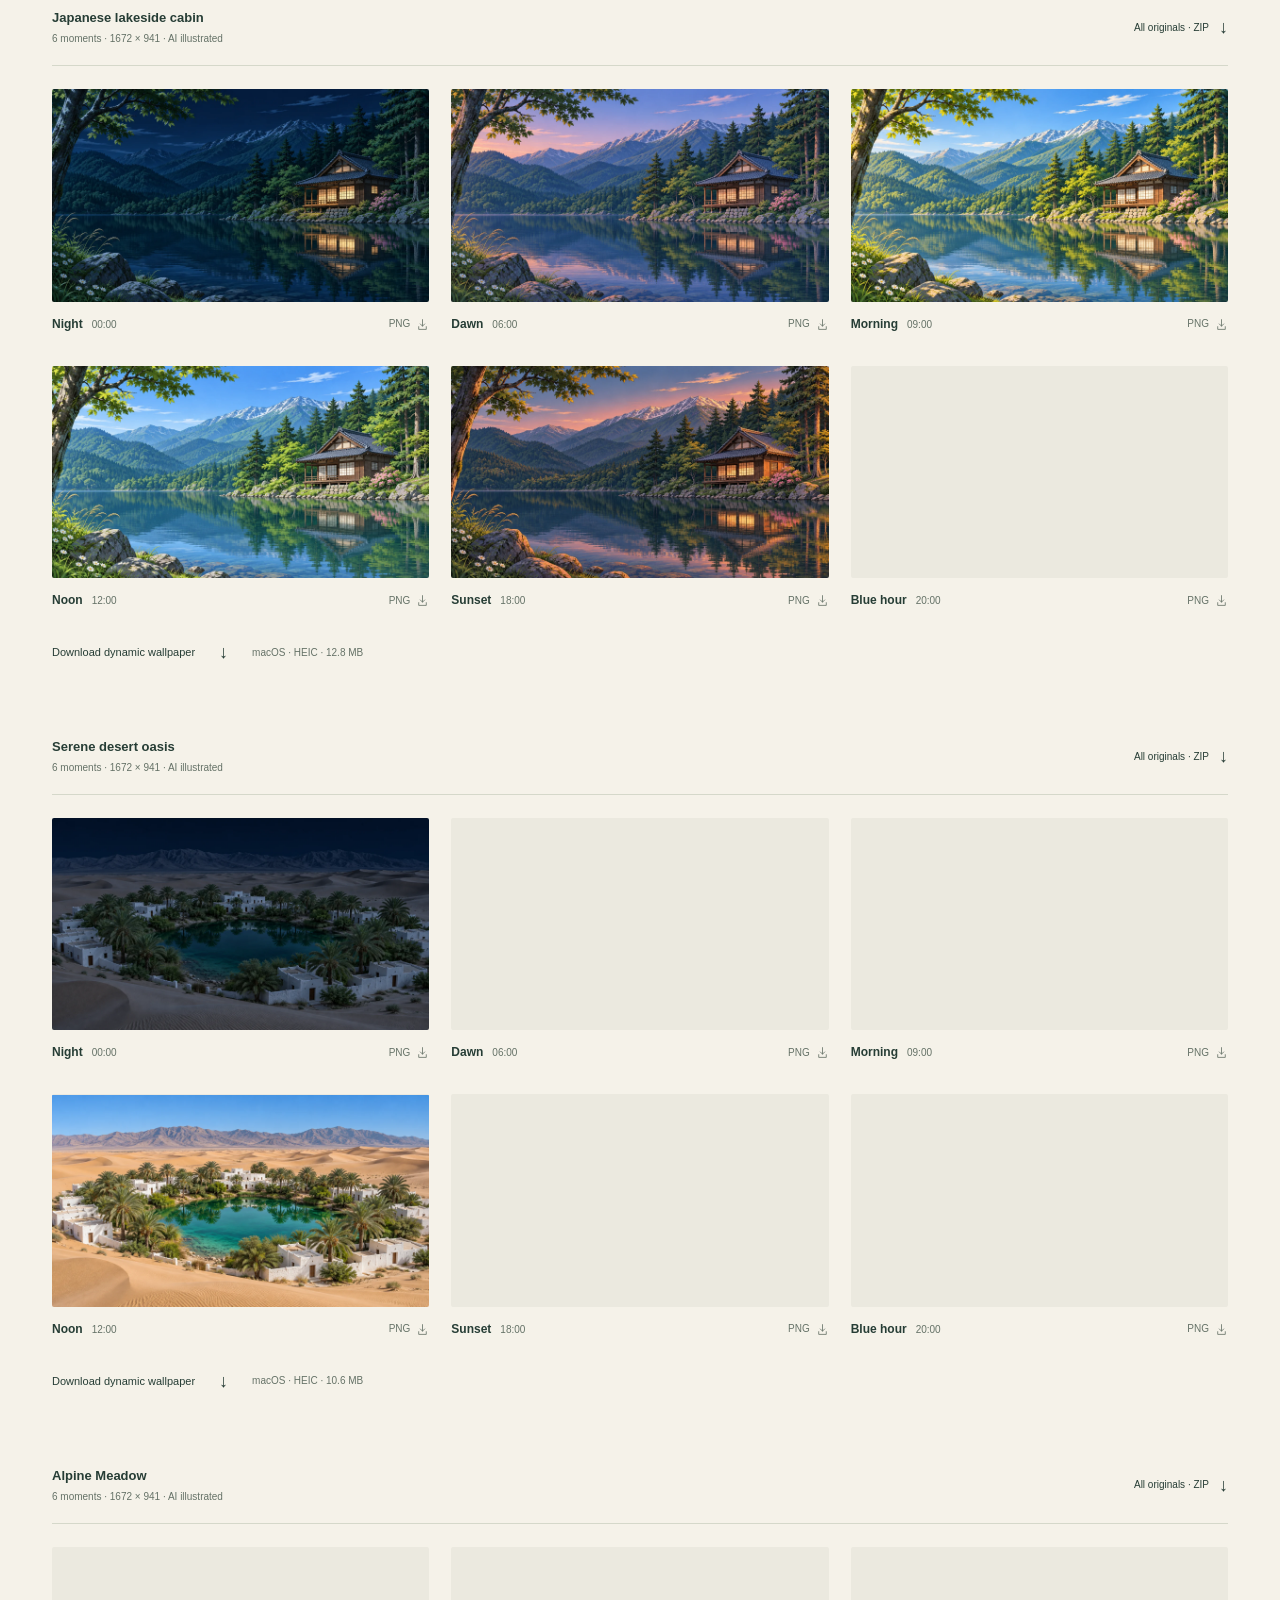
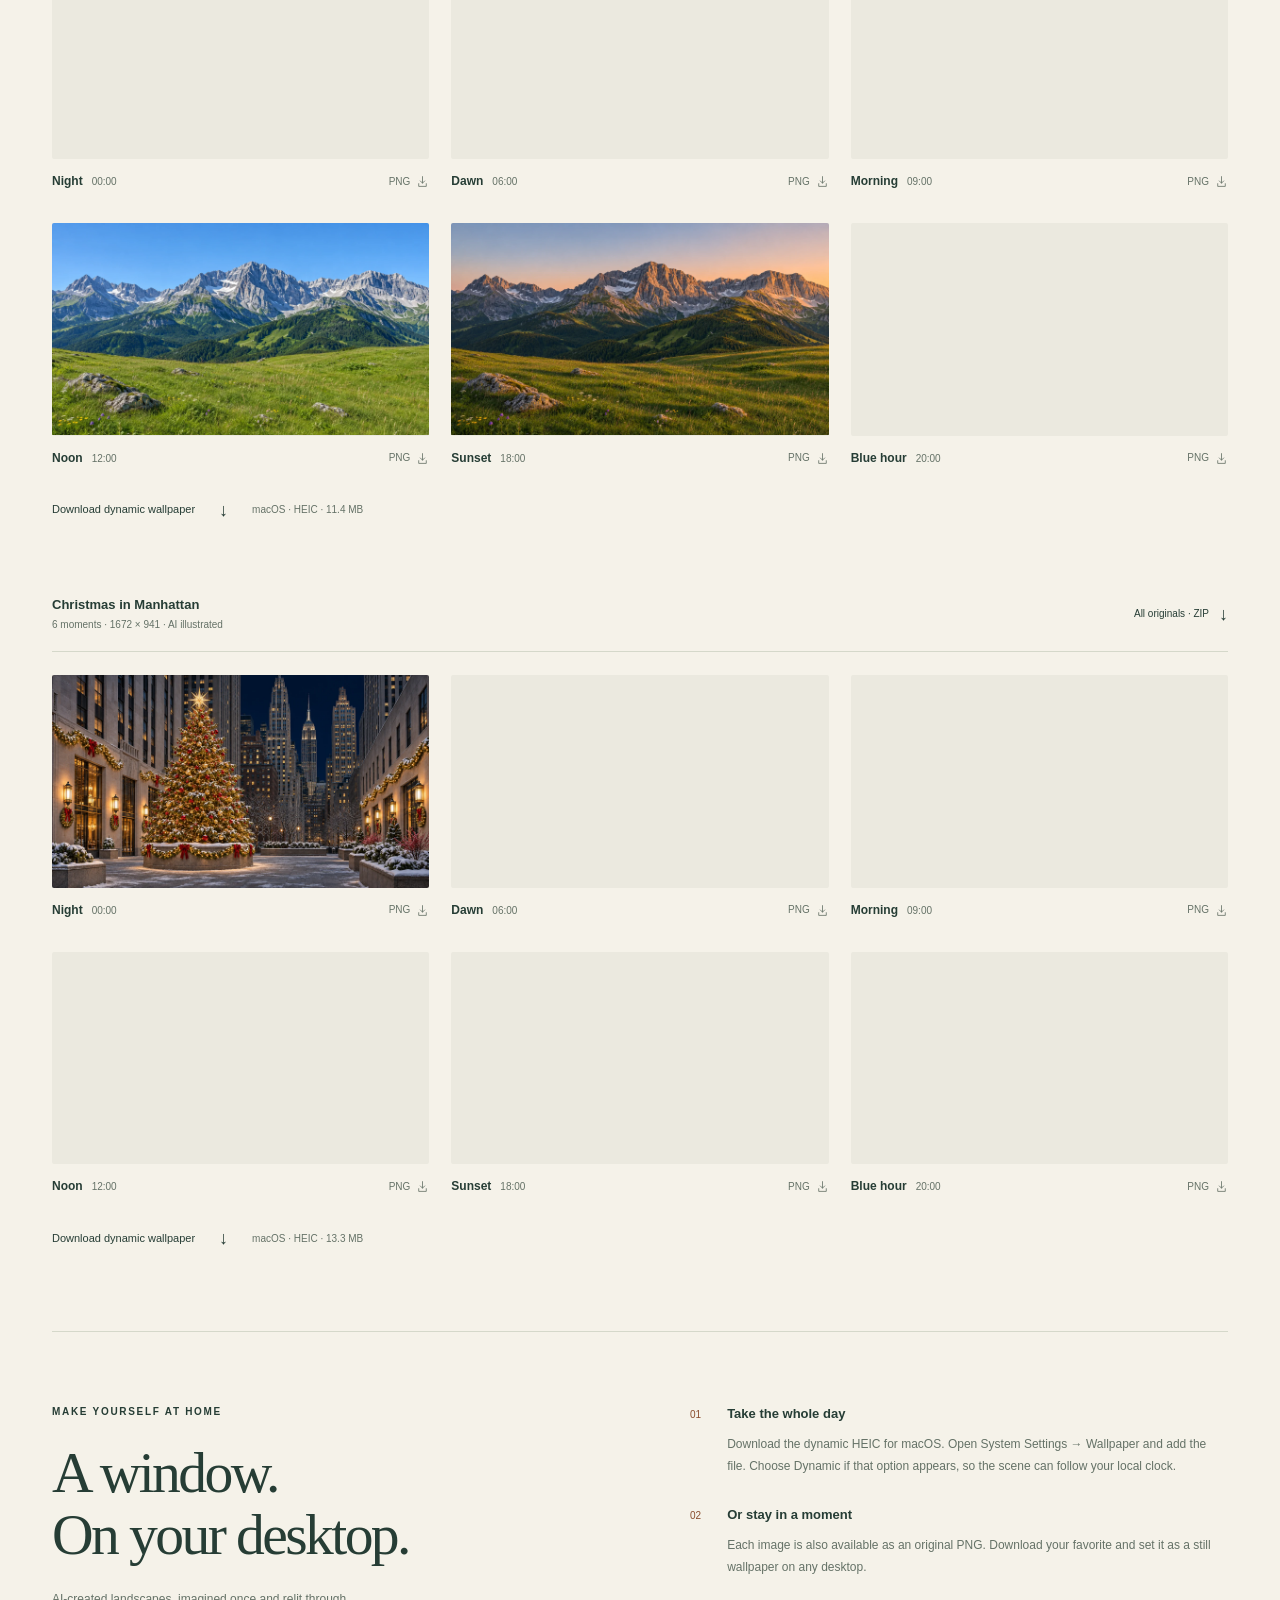
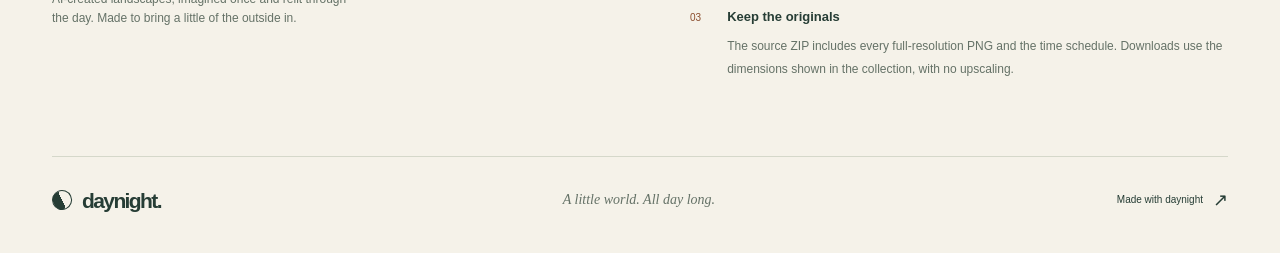
==== commit 215cf4b5: "photo: christmas manhattan" ====
--- a/site/index.html
+++ b/site/index.html
@@ -113,6 +113,29 @@
           <div class="frame-bottom"><h4 class="frame-name">Blue hour<span class="frame-time">20:00</span></h4><a class="frame-download" href="wallpapers/alpine-meadow-20261116/originals/blue-hour.png" download>PNG <svg viewBox="0 0 24 24" aria-hidden="true"><path d="M12 3v12m-4-4 4 4 4-4M5 16v5h14v-5"/></svg></a></div>
         </article></div>
         <div class="collection-download"><a class="text-link" href="wallpapers/alpine-meadow-20261116/alpine-meadow-20261116.heic" download>Download dynamic wallpaper <span aria-hidden="true">↓</span></a><span>macOS · HEIC · 11.4 MB</span></div>
+      </section>
+<section class="collection-block" aria-labelledby="christmas-manhattan-20261116-title">
+        <div class="collection-top"><div><h3 id="christmas-manhattan-20261116-title">Christmas in Manhattan</h3><p>6 moments · 1672 × 941 · AI illustrated</p></div><a class="text-link source-link" href="wallpapers/christmas-manhattan-20261116/christmas-manhattan-20261116-originals.zip" download>All originals · ZIP <span aria-hidden="true">↓</span></a></div>
+        <div class="frame-grid"><article class="frame-card" id="christmas-manhattan-20261116-frame-0">
+          <a class="frame-preview" href="wallpapers/christmas-manhattan-20261116/originals/night.png"><img src="wallpapers/christmas-manhattan-20261116/previews/00.webp" alt="Christmas in Manhattan — Night" width="1672" height="941" loading="lazy" decoding="async"><span class="preview-hint" aria-hidden="true">↗</span></a>
+          <div class="frame-bottom"><h4 class="frame-name">Night<span class="frame-time">00:00</span></h4><a class="frame-download" href="wallpapers/christmas-manhattan-20261116/originals/night.png" download>PNG <svg viewBox="0 0 24 24" aria-hidden="true"><path d="M12 3v12m-4-4 4 4 4-4M5 16v5h14v-5"/></svg></a></div>
+        </article><article class="frame-card" id="christmas-manhattan-20261116-frame-1">
+          <a class="frame-preview" href="wallpapers/christmas-manhattan-20261116/originals/dawn.png"><img src="wallpapers/christmas-manhattan-20261116/previews/01.webp" alt="Christmas in Manhattan — Dawn" width="1672" height="941" loading="lazy" decoding="async"><span class="preview-hint" aria-hidden="true">↗</span></a>
+          <div class="frame-bottom"><h4 class="frame-name">Dawn<span class="frame-time">06:00</span></h4><a class="frame-download" href="wallpapers/christmas-manhattan-20261116/originals/dawn.png" download>PNG <svg viewBox="0 0 24 24" aria-hidden="true"><path d="M12 3v12m-4-4 4 4 4-4M5 16v5h14v-5"/></svg></a></div>
+        </article><article class="frame-card" id="christmas-manhattan-20261116-frame-2">
+          <a class="frame-preview" href="wallpapers/christmas-manhattan-20261116/originals/morning.png"><img src="wallpapers/christmas-manhattan-20261116/previews/02.webp" alt="Christmas in Manhattan — Morning" width="1672" height="941" loading="lazy" decoding="async"><span class="preview-hint" aria-hidden="true">↗</span></a>
+          <div class="frame-bottom"><h4 class="frame-name">Morning<span class="frame-time">09:00</span></h4><a class="frame-download" href="wallpapers/christmas-manhattan-20261116/originals/morning.png" download>PNG <svg viewBox="0 0 24 24" aria-hidden="true"><path d="M12 3v12m-4-4 4 4 4-4M5 16v5h14v-5"/></svg></a></div>
+        </article><article class="frame-card" id="christmas-manhattan-20261116-frame-3">
+          <a class="frame-preview" href="wallpapers/christmas-manhattan-20261116/originals/master.png"><img src="wallpapers/christmas-manhattan-20261116/previews/03.webp" alt="Christmas in Manhattan — Noon" width="1672" height="941" loading="lazy" decoding="async"><span class="preview-hint" aria-hidden="true">↗</span></a>
+          <div class="frame-bottom"><h4 class="frame-name">Noon<span class="frame-time">12:00</span></h4><a class="frame-download" href="wallpapers/christmas-manhattan-20261116/originals/master.png" download>PNG <svg viewBox="0 0 24 24" aria-hidden="true"><path d="M12 3v12m-4-4 4 4 4-4M5 16v5h14v-5"/></svg></a></div>
+        </article><article class="frame-card" id="christmas-manhattan-20261116-frame-4">
+          <a class="frame-preview" href="wallpapers/christmas-manhattan-20261116/originals/sunset.png"><img src="wallpapers/christmas-manhattan-20261116/previews/04.webp" alt="Christmas in Manhattan — Sunset" width="1672" height="941" loading="lazy" decoding="async"><span class="preview-hint" aria-hidden="true">↗</span></a>
+          <div class="frame-bottom"><h4 class="frame-name">Sunset<span class="frame-time">18:00</span></h4><a class="frame-download" href="wallpapers/christmas-manhattan-20261116/originals/sunset.png" download>PNG <svg viewBox="0 0 24 24" aria-hidden="true"><path d="M12 3v12m-4-4 4 4 4-4M5 16v5h14v-5"/></svg></a></div>
+        </article><article class="frame-card" id="christmas-manhattan-20261116-frame-5">
+          <a class="frame-preview" href="wallpapers/christmas-manhattan-20261116/originals/blue-hour.png"><img src="wallpapers/christmas-manhattan-20261116/previews/05.webp" alt="Christmas in Manhattan — Blue hour" width="1672" height="941" loading="lazy" decoding="async"><span class="preview-hint" aria-hidden="true">↗</span></a>
+          <div class="frame-bottom"><h4 class="frame-name">Blue hour<span class="frame-time">20:00</span></h4><a class="frame-download" href="wallpapers/christmas-manhattan-20261116/originals/blue-hour.png" download>PNG <svg viewBox="0 0 24 24" aria-hidden="true"><path d="M12 3v12m-4-4 4 4 4-4M5 16v5h14v-5"/></svg></a></div>
+        </article></div>
+        <div class="collection-download"><a class="text-link" href="wallpapers/christmas-manhattan-20261116/christmas-manhattan-20261116.heic" download>Download dynamic wallpaper <span aria-hidden="true">↓</span></a><span>macOS · HEIC · 13.3 MB</span></div>
       </section></div>
     </section>
 
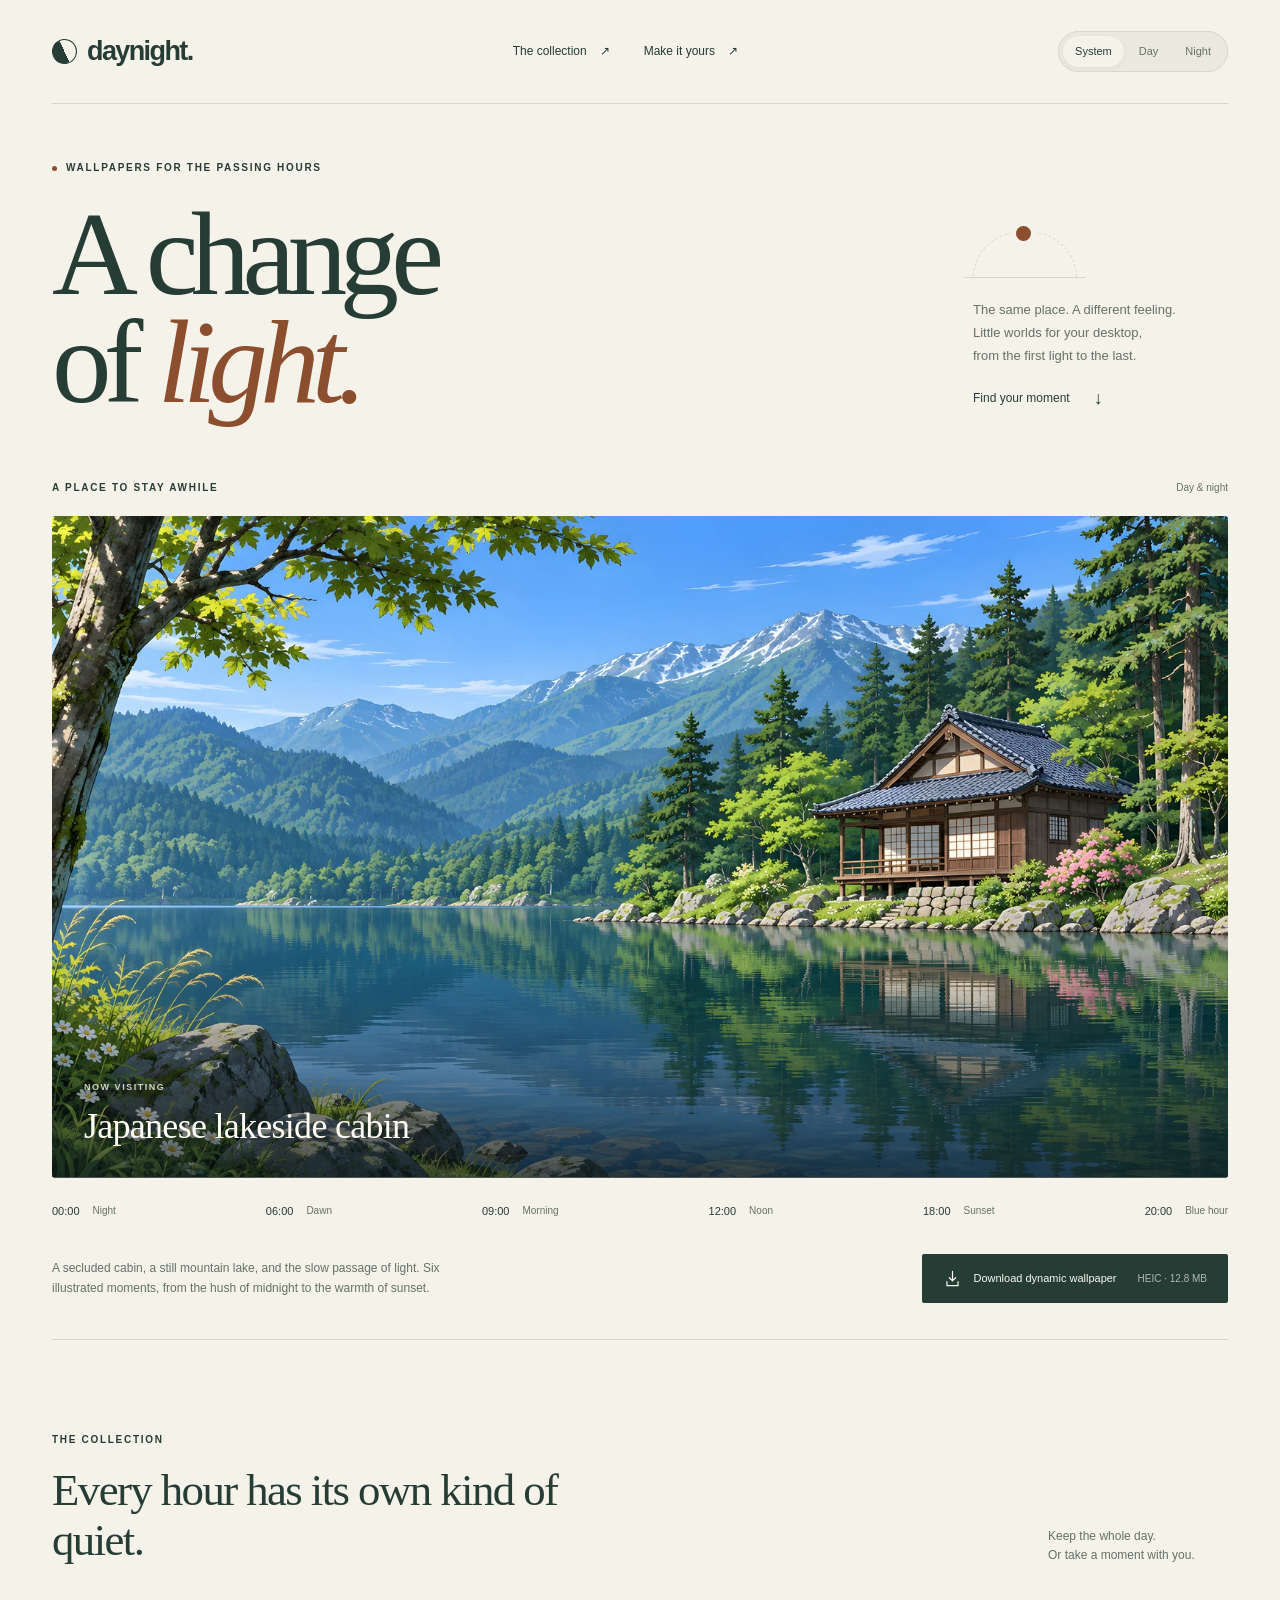
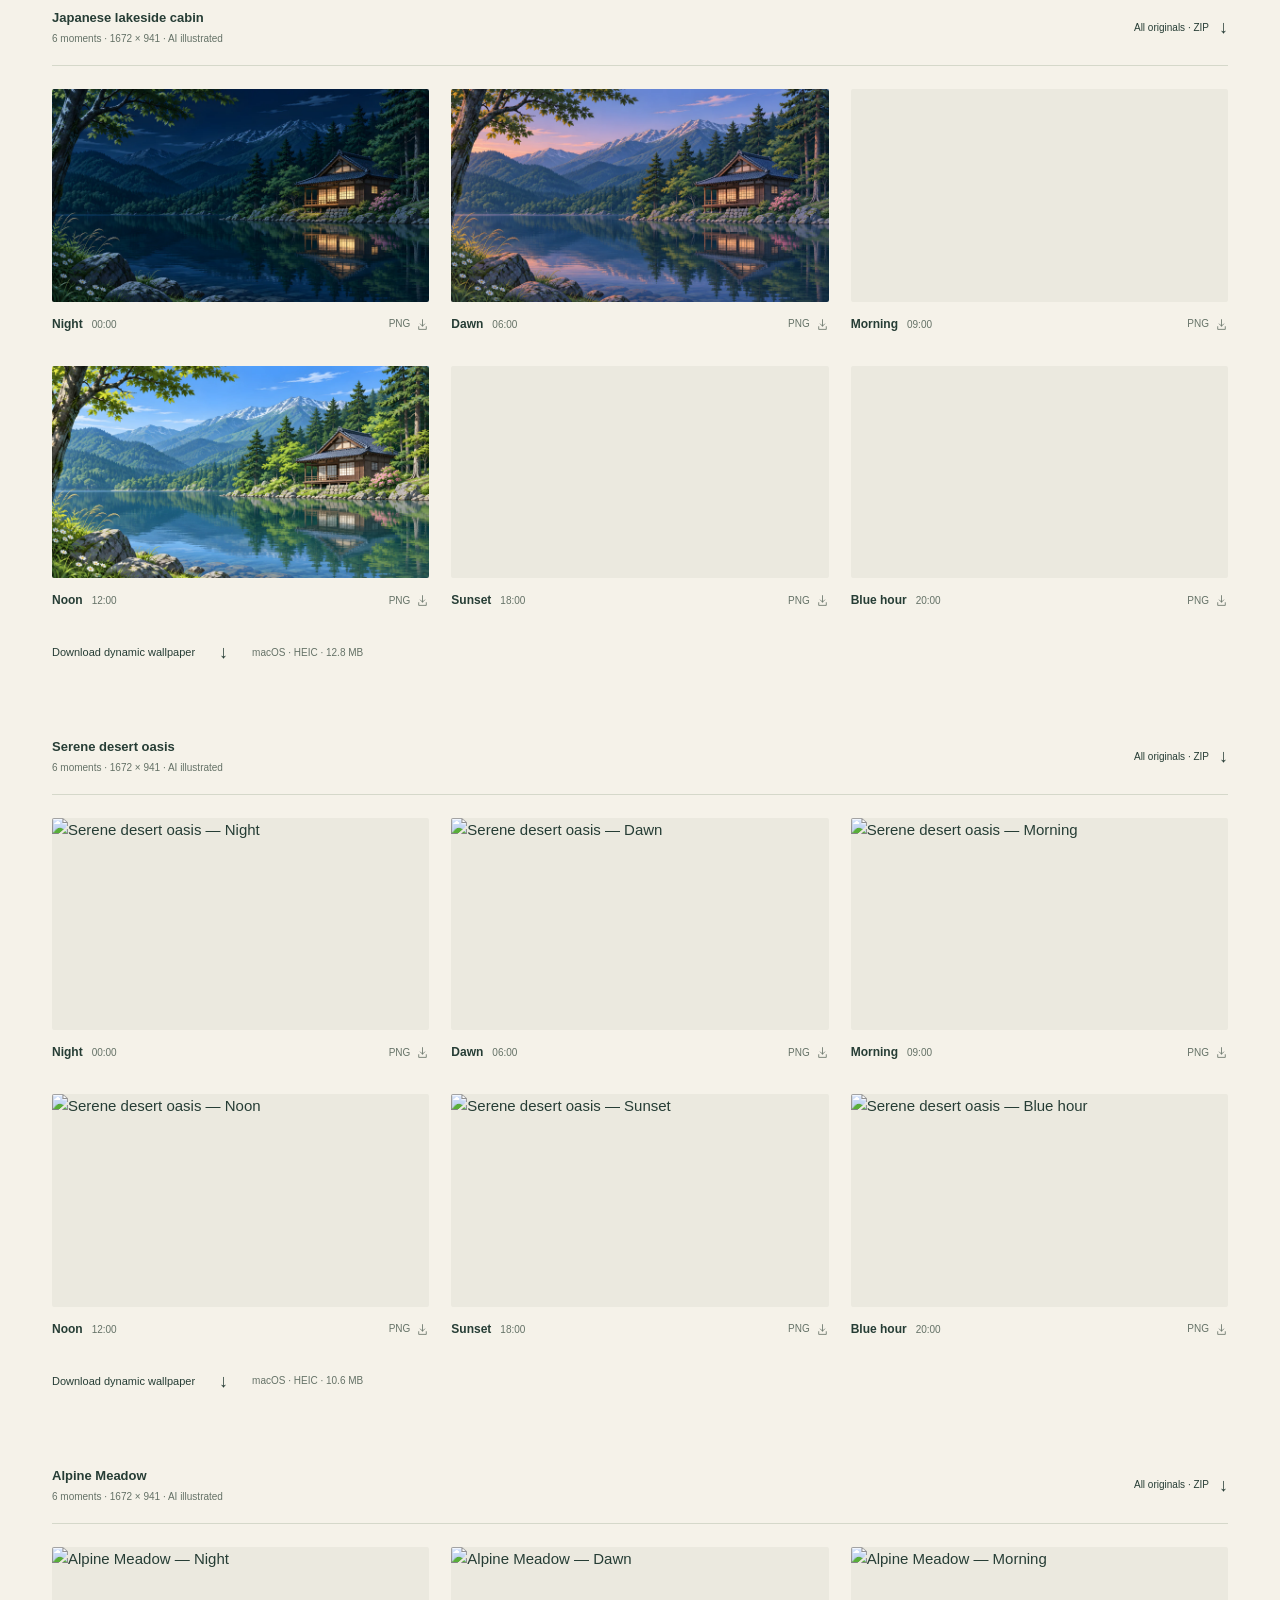
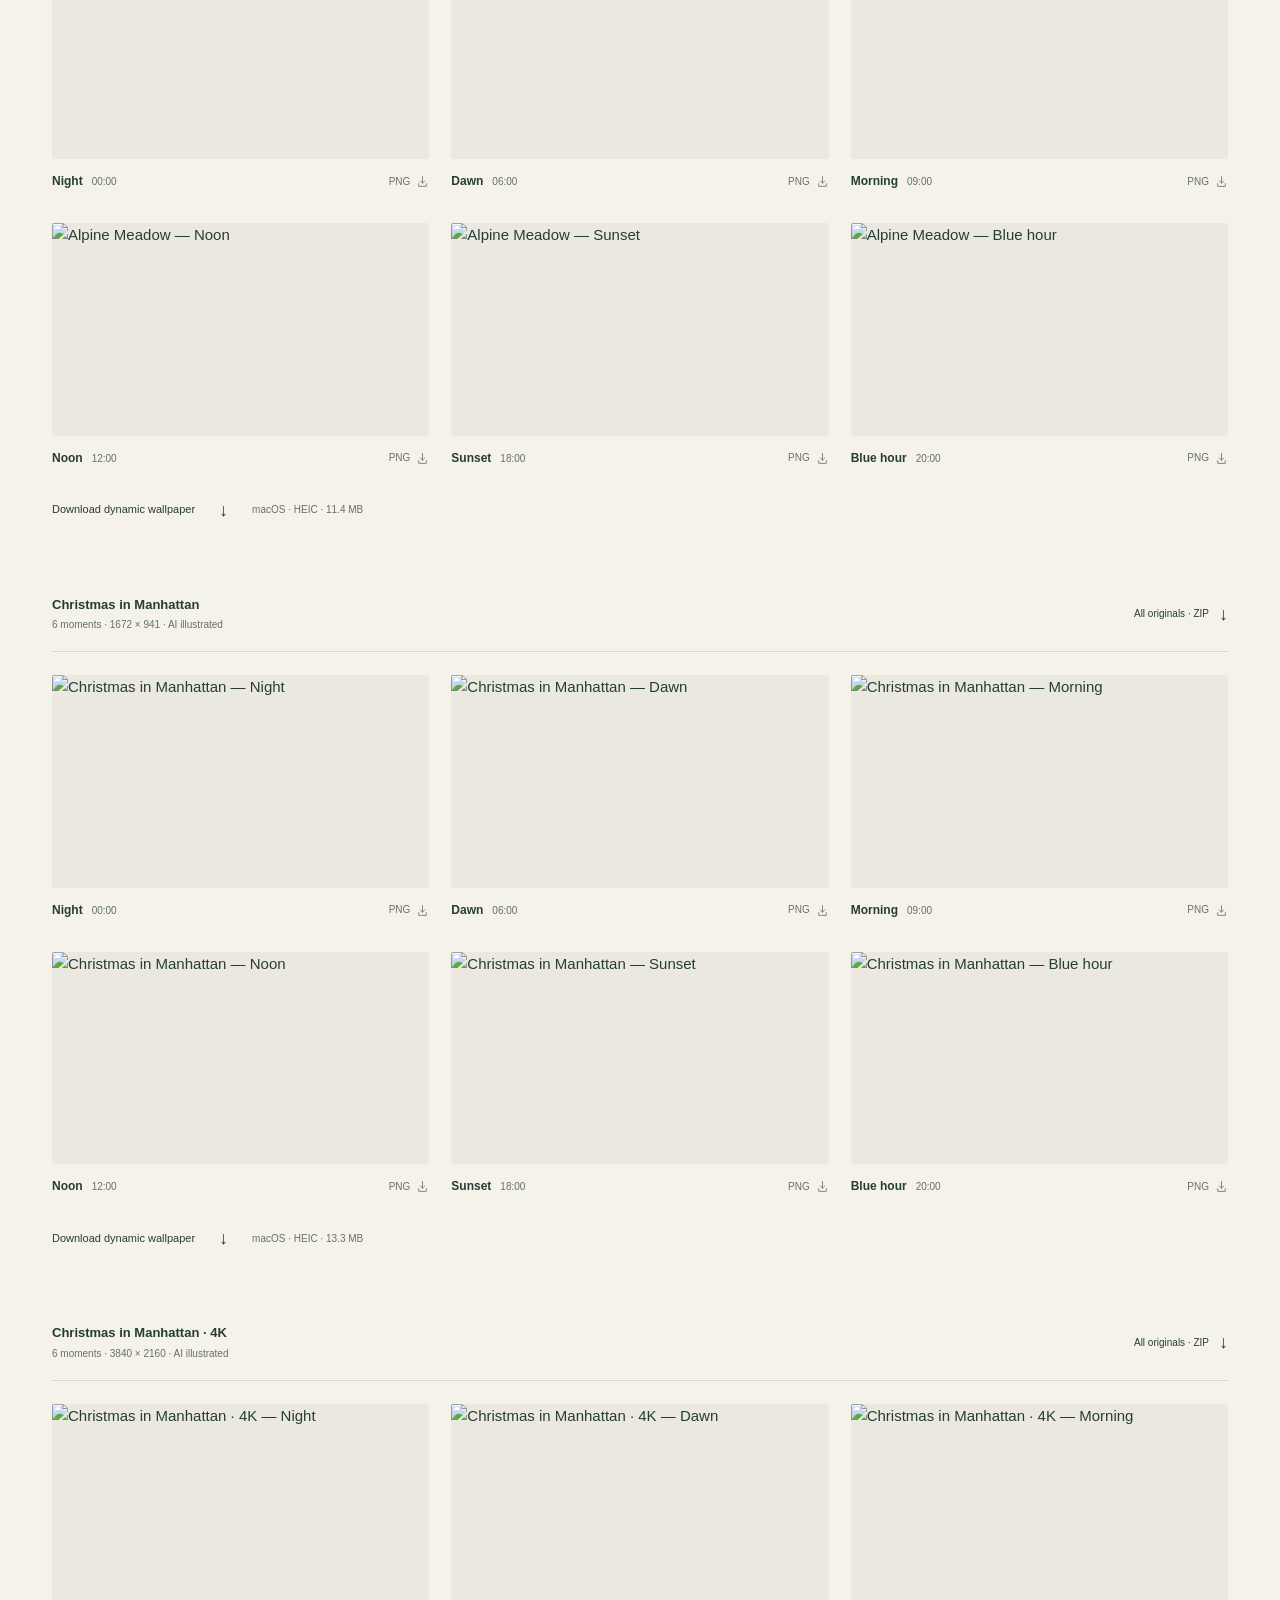
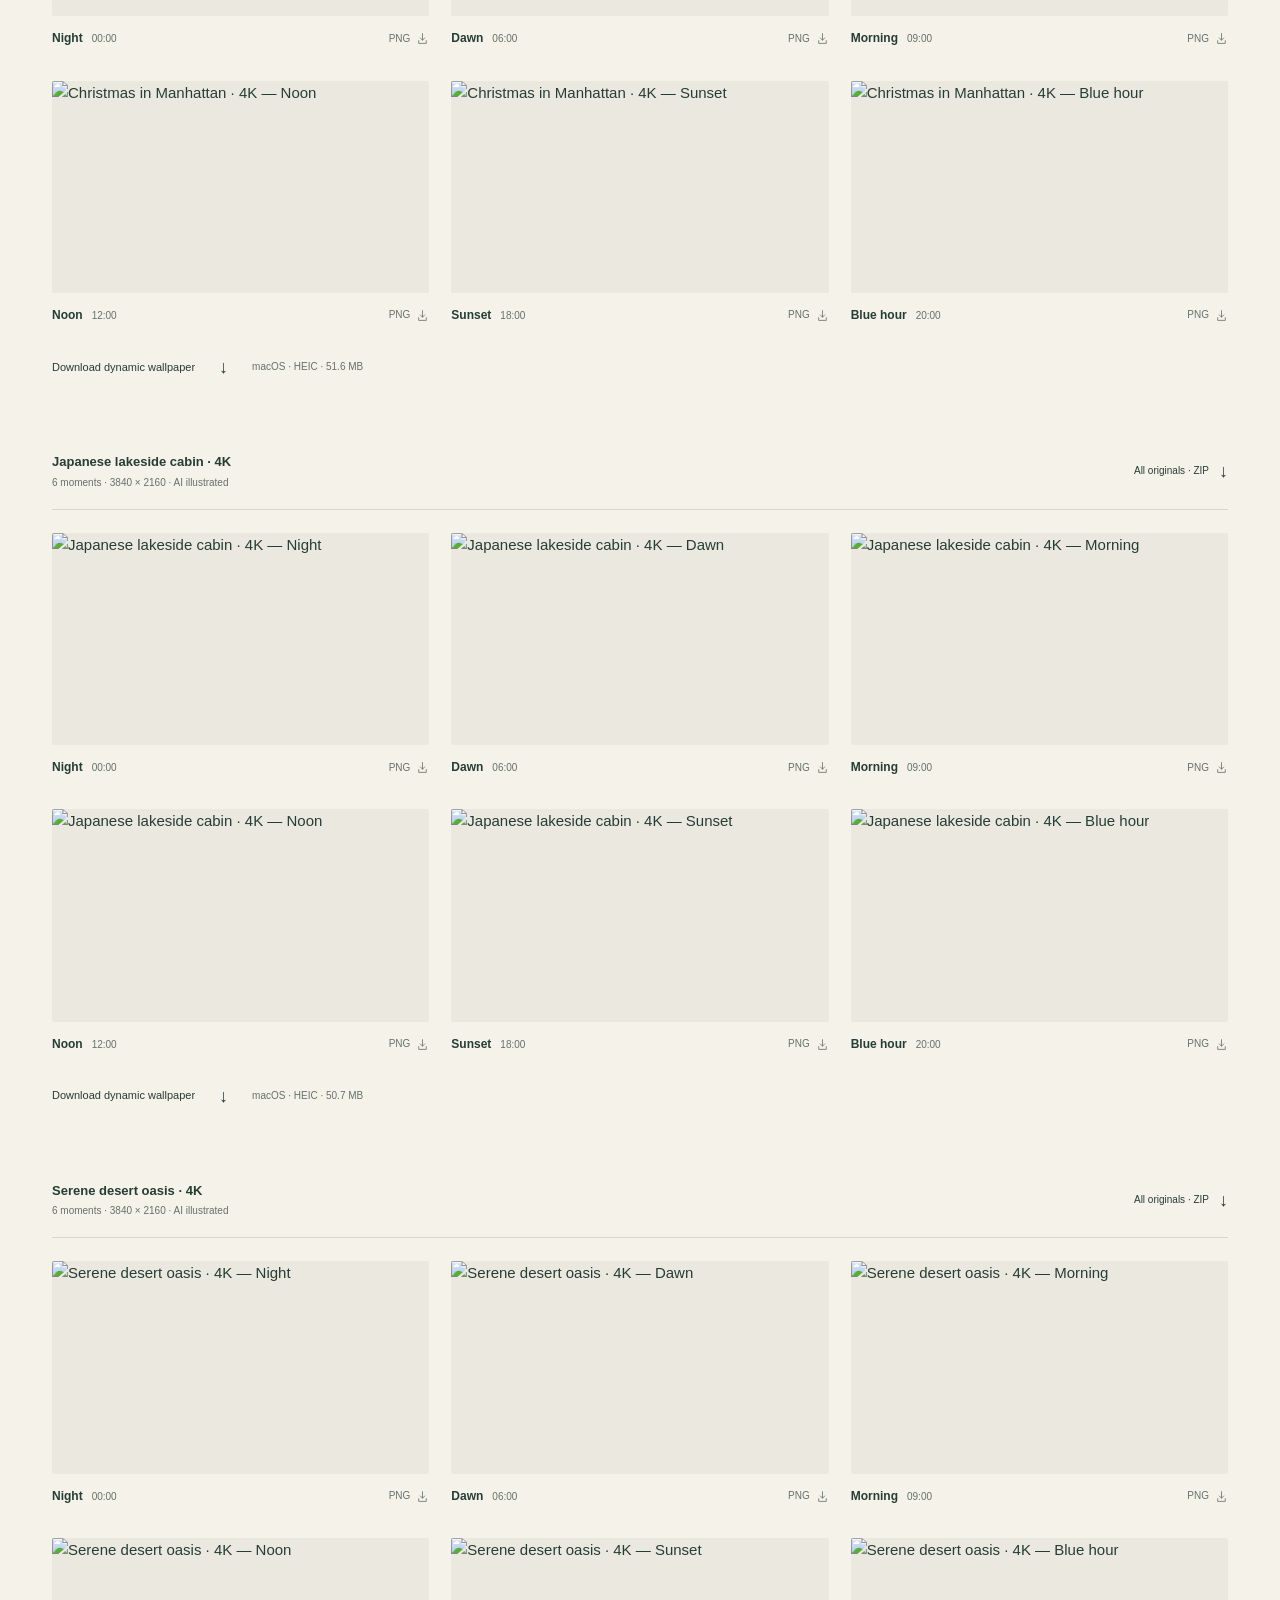
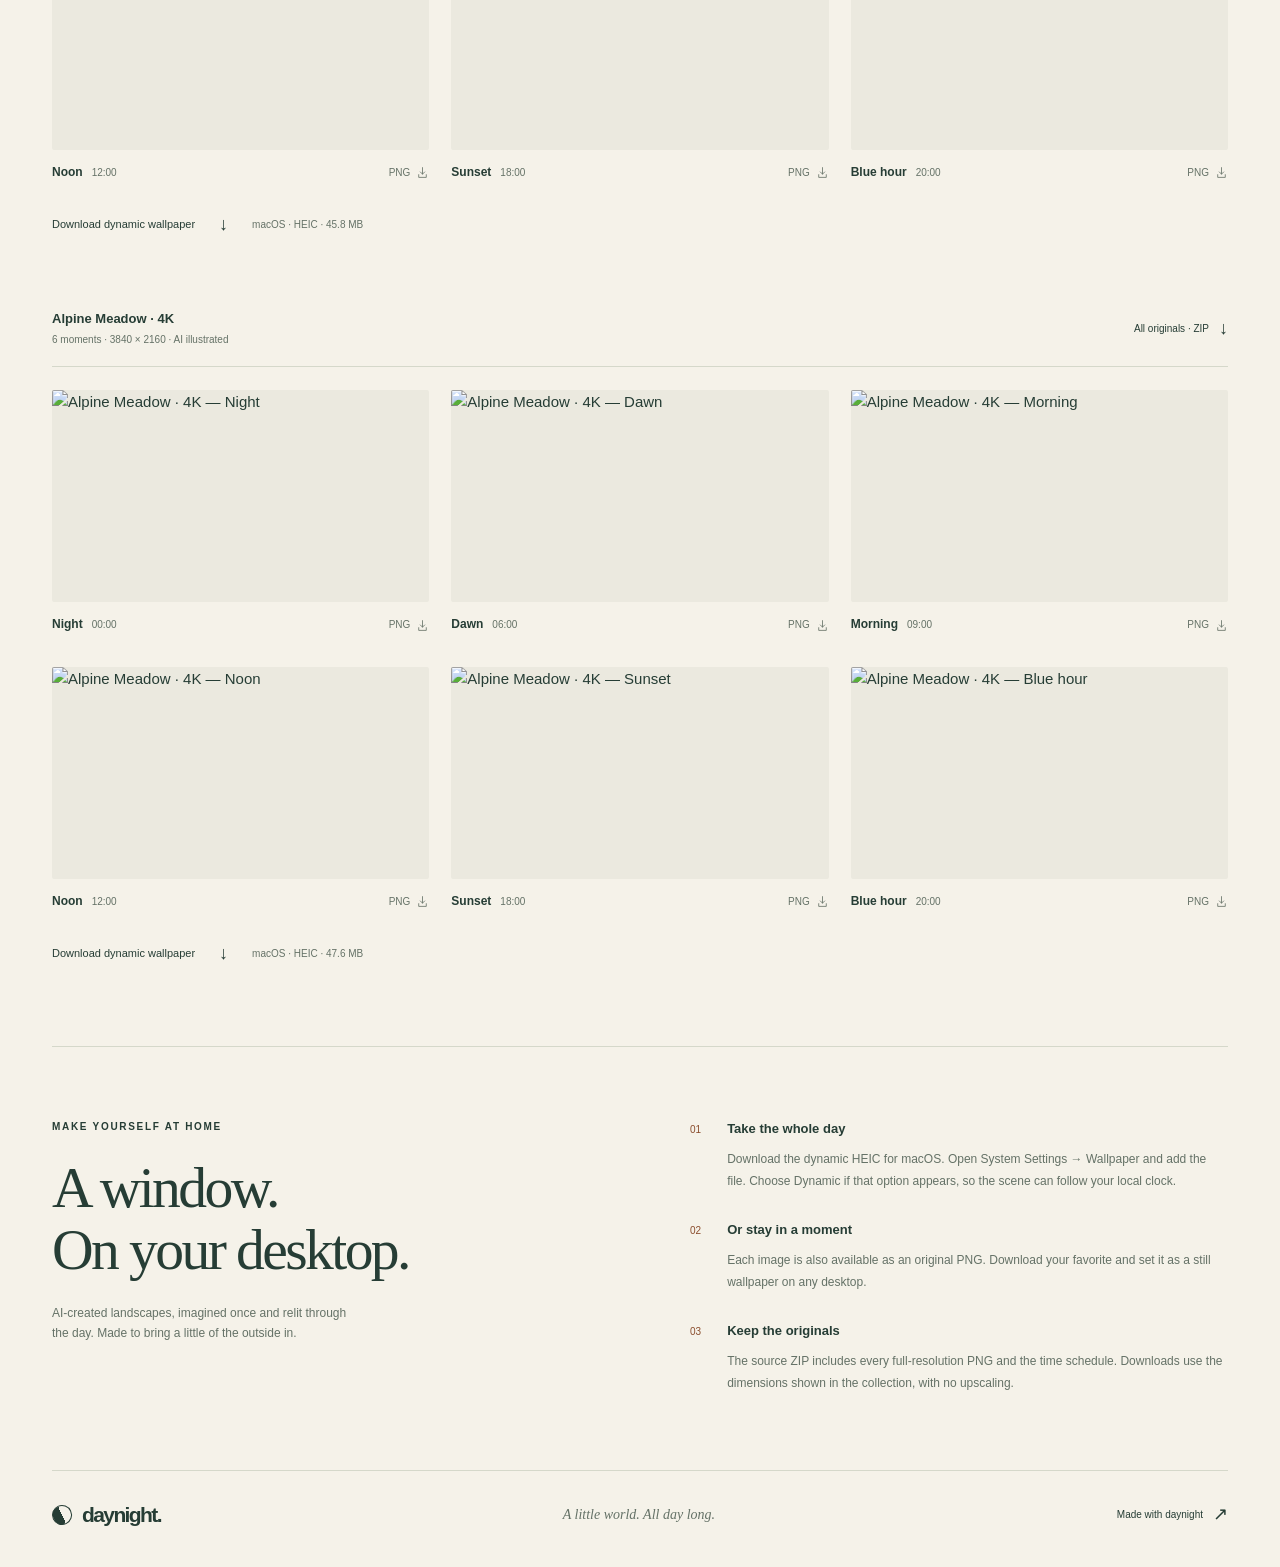
==== commit 0d362267: "chore: remove unnecessary stuff" ====
--- a/site/index.html
+++ b/site/index.html
@@ -136,6 +136,98 @@
           <div class="frame-bottom"><h4 class="frame-name">Blue hour<span class="frame-time">20:00</span></h4><a class="frame-download" href="wallpapers/christmas-manhattan-20261116/originals/blue-hour.png" download>PNG <svg viewBox="0 0 24 24" aria-hidden="true"><path d="M12 3v12m-4-4 4 4 4-4M5 16v5h14v-5"/></svg></a></div>
         </article></div>
         <div class="collection-download"><a class="text-link" href="wallpapers/christmas-manhattan-20261116/christmas-manhattan-20261116.heic" download>Download dynamic wallpaper <span aria-hidden="true">↓</span></a><span>macOS · HEIC · 13.3 MB</span></div>
+      </section>
+<section class="collection-block" aria-labelledby="christmas-manhattan-20261116-4k-title">
+        <div class="collection-top"><div><h3 id="christmas-manhattan-20261116-4k-title">Christmas in Manhattan · 4K</h3><p>6 moments · 3840 × 2160 · AI illustrated</p></div><a class="text-link source-link" href="wallpapers/christmas-manhattan-20261116-4k/christmas-manhattan-20261116-4k-originals.zip" download>All originals · ZIP <span aria-hidden="true">↓</span></a></div>
+        <div class="frame-grid"><article class="frame-card" id="christmas-manhattan-20261116-4k-frame-0">
+          <a class="frame-preview" href="wallpapers/christmas-manhattan-20261116-4k/originals/night.png"><img src="wallpapers/christmas-manhattan-20261116-4k/previews/00.webp" alt="Christmas in Manhattan · 4K — Night" width="3840" height="2160" loading="lazy" decoding="async"><span class="preview-hint" aria-hidden="true">↗</span></a>
+          <div class="frame-bottom"><h4 class="frame-name">Night<span class="frame-time">00:00</span></h4><a class="frame-download" href="wallpapers/christmas-manhattan-20261116-4k/originals/night.png" download>PNG <svg viewBox="0 0 24 24" aria-hidden="true"><path d="M12 3v12m-4-4 4 4 4-4M5 16v5h14v-5"/></svg></a></div>
+        </article><article class="frame-card" id="christmas-manhattan-20261116-4k-frame-1">
+          <a class="frame-preview" href="wallpapers/christmas-manhattan-20261116-4k/originals/dawn.png"><img src="wallpapers/christmas-manhattan-20261116-4k/previews/01.webp" alt="Christmas in Manhattan · 4K — Dawn" width="3840" height="2160" loading="lazy" decoding="async"><span class="preview-hint" aria-hidden="true">↗</span></a>
+          <div class="frame-bottom"><h4 class="frame-name">Dawn<span class="frame-time">06:00</span></h4><a class="frame-download" href="wallpapers/christmas-manhattan-20261116-4k/originals/dawn.png" download>PNG <svg viewBox="0 0 24 24" aria-hidden="true"><path d="M12 3v12m-4-4 4 4 4-4M5 16v5h14v-5"/></svg></a></div>
+        </article><article class="frame-card" id="christmas-manhattan-20261116-4k-frame-2">
+          <a class="frame-preview" href="wallpapers/christmas-manhattan-20261116-4k/originals/morning.png"><img src="wallpapers/christmas-manhattan-20261116-4k/previews/02.webp" alt="Christmas in Manhattan · 4K — Morning" width="3840" height="2160" loading="lazy" decoding="async"><span class="preview-hint" aria-hidden="true">↗</span></a>
+          <div class="frame-bottom"><h4 class="frame-name">Morning<span class="frame-time">09:00</span></h4><a class="frame-download" href="wallpapers/christmas-manhattan-20261116-4k/originals/morning.png" download>PNG <svg viewBox="0 0 24 24" aria-hidden="true"><path d="M12 3v12m-4-4 4 4 4-4M5 16v5h14v-5"/></svg></a></div>
+        </article><article class="frame-card" id="christmas-manhattan-20261116-4k-frame-3">
+          <a class="frame-preview" href="wallpapers/christmas-manhattan-20261116-4k/originals/master.png"><img src="wallpapers/christmas-manhattan-20261116-4k/previews/03.webp" alt="Christmas in Manhattan · 4K — Noon" width="3840" height="2160" loading="lazy" decoding="async"><span class="preview-hint" aria-hidden="true">↗</span></a>
+          <div class="frame-bottom"><h4 class="frame-name">Noon<span class="frame-time">12:00</span></h4><a class="frame-download" href="wallpapers/christmas-manhattan-20261116-4k/originals/master.png" download>PNG <svg viewBox="0 0 24 24" aria-hidden="true"><path d="M12 3v12m-4-4 4 4 4-4M5 16v5h14v-5"/></svg></a></div>
+        </article><article class="frame-card" id="christmas-manhattan-20261116-4k-frame-4">
+          <a class="frame-preview" href="wallpapers/christmas-manhattan-20261116-4k/originals/sunset.png"><img src="wallpapers/christmas-manhattan-20261116-4k/previews/04.webp" alt="Christmas in Manhattan · 4K — Sunset" width="3840" height="2160" loading="lazy" decoding="async"><span class="preview-hint" aria-hidden="true">↗</span></a>
+          <div class="frame-bottom"><h4 class="frame-name">Sunset<span class="frame-time">18:00</span></h4><a class="frame-download" href="wallpapers/christmas-manhattan-20261116-4k/originals/sunset.png" download>PNG <svg viewBox="0 0 24 24" aria-hidden="true"><path d="M12 3v12m-4-4 4 4 4-4M5 16v5h14v-5"/></svg></a></div>
+        </article><article class="frame-card" id="christmas-manhattan-20261116-4k-frame-5">
+          <a class="frame-preview" href="wallpapers/christmas-manhattan-20261116-4k/originals/blue-hour.png"><img src="wallpapers/christmas-manhattan-20261116-4k/previews/05.webp" alt="Christmas in Manhattan · 4K — Blue hour" width="3840" height="2160" loading="lazy" decoding="async"><span class="preview-hint" aria-hidden="true">↗</span></a>
+          <div class="frame-bottom"><h4 class="frame-name">Blue hour<span class="frame-time">20:00</span></h4><a class="frame-download" href="wallpapers/christmas-manhattan-20261116-4k/originals/blue-hour.png" download>PNG <svg viewBox="0 0 24 24" aria-hidden="true"><path d="M12 3v12m-4-4 4 4 4-4M5 16v5h14v-5"/></svg></a></div>
+        </article></div>
+        <div class="collection-download"><a class="text-link" href="wallpapers/christmas-manhattan-20261116-4k/christmas-manhattan-20261116-4k.heic" download>Download dynamic wallpaper <span aria-hidden="true">↓</span></a><span>macOS · HEIC · 51.6 MB</span></div>
+      </section>
+<section class="collection-block" aria-labelledby="japanese-lakeside-cabin-4k-title">
+        <div class="collection-top"><div><h3 id="japanese-lakeside-cabin-4k-title">Japanese lakeside cabin · 4K</h3><p>6 moments · 3840 × 2160 · AI illustrated</p></div><a class="text-link source-link" href="wallpapers/japanese-lakeside-cabin-4k/japanese-lakeside-cabin-4k-originals.zip" download>All originals · ZIP <span aria-hidden="true">↓</span></a></div>
+        <div class="frame-grid"><article class="frame-card" id="japanese-lakeside-cabin-4k-frame-0">
+          <a class="frame-preview" href="wallpapers/japanese-lakeside-cabin-4k/originals/night.png"><img src="wallpapers/japanese-lakeside-cabin-4k/previews/00.webp" alt="Japanese lakeside cabin · 4K — Night" width="3840" height="2160" loading="lazy" decoding="async"><span class="preview-hint" aria-hidden="true">↗</span></a>
+          <div class="frame-bottom"><h4 class="frame-name">Night<span class="frame-time">00:00</span></h4><a class="frame-download" href="wallpapers/japanese-lakeside-cabin-4k/originals/night.png" download>PNG <svg viewBox="0 0 24 24" aria-hidden="true"><path d="M12 3v12m-4-4 4 4 4-4M5 16v5h14v-5"/></svg></a></div>
+        </article><article class="frame-card" id="japanese-lakeside-cabin-4k-frame-1">
+          <a class="frame-preview" href="wallpapers/japanese-lakeside-cabin-4k/originals/dawn.png"><img src="wallpapers/japanese-lakeside-cabin-4k/previews/01.webp" alt="Japanese lakeside cabin · 4K — Dawn" width="3840" height="2160" loading="lazy" decoding="async"><span class="preview-hint" aria-hidden="true">↗</span></a>
+          <div class="frame-bottom"><h4 class="frame-name">Dawn<span class="frame-time">06:00</span></h4><a class="frame-download" href="wallpapers/japanese-lakeside-cabin-4k/originals/dawn.png" download>PNG <svg viewBox="0 0 24 24" aria-hidden="true"><path d="M12 3v12m-4-4 4 4 4-4M5 16v5h14v-5"/></svg></a></div>
+        </article><article class="frame-card" id="japanese-lakeside-cabin-4k-frame-2">
+          <a class="frame-preview" href="wallpapers/japanese-lakeside-cabin-4k/originals/morning.png"><img src="wallpapers/japanese-lakeside-cabin-4k/previews/02.webp" alt="Japanese lakeside cabin · 4K — Morning" width="3840" height="2160" loading="lazy" decoding="async"><span class="preview-hint" aria-hidden="true">↗</span></a>
+          <div class="frame-bottom"><h4 class="frame-name">Morning<span class="frame-time">09:00</span></h4><a class="frame-download" href="wallpapers/japanese-lakeside-cabin-4k/originals/morning.png" download>PNG <svg viewBox="0 0 24 24" aria-hidden="true"><path d="M12 3v12m-4-4 4 4 4-4M5 16v5h14v-5"/></svg></a></div>
+        </article><article class="frame-card" id="japanese-lakeside-cabin-4k-frame-3">
+          <a class="frame-preview" href="wallpapers/japanese-lakeside-cabin-4k/originals/master.png"><img src="wallpapers/japanese-lakeside-cabin-4k/previews/03.webp" alt="Japanese lakeside cabin · 4K — Noon" width="3840" height="2160" loading="lazy" decoding="async"><span class="preview-hint" aria-hidden="true">↗</span></a>
+          <div class="frame-bottom"><h4 class="frame-name">Noon<span class="frame-time">12:00</span></h4><a class="frame-download" href="wallpapers/japanese-lakeside-cabin-4k/originals/master.png" download>PNG <svg viewBox="0 0 24 24" aria-hidden="true"><path d="M12 3v12m-4-4 4 4 4-4M5 16v5h14v-5"/></svg></a></div>
+        </article><article class="frame-card" id="japanese-lakeside-cabin-4k-frame-4">
+          <a class="frame-preview" href="wallpapers/japanese-lakeside-cabin-4k/originals/sunset.png"><img src="wallpapers/japanese-lakeside-cabin-4k/previews/04.webp" alt="Japanese lakeside cabin · 4K — Sunset" width="3840" height="2160" loading="lazy" decoding="async"><span class="preview-hint" aria-hidden="true">↗</span></a>
+          <div class="frame-bottom"><h4 class="frame-name">Sunset<span class="frame-time">18:00</span></h4><a class="frame-download" href="wallpapers/japanese-lakeside-cabin-4k/originals/sunset.png" download>PNG <svg viewBox="0 0 24 24" aria-hidden="true"><path d="M12 3v12m-4-4 4 4 4-4M5 16v5h14v-5"/></svg></a></div>
+        </article><article class="frame-card" id="japanese-lakeside-cabin-4k-frame-5">
+          <a class="frame-preview" href="wallpapers/japanese-lakeside-cabin-4k/originals/blue-hour.png"><img src="wallpapers/japanese-lakeside-cabin-4k/previews/05.webp" alt="Japanese lakeside cabin · 4K — Blue hour" width="3840" height="2160" loading="lazy" decoding="async"><span class="preview-hint" aria-hidden="true">↗</span></a>
+          <div class="frame-bottom"><h4 class="frame-name">Blue hour<span class="frame-time">20:00</span></h4><a class="frame-download" href="wallpapers/japanese-lakeside-cabin-4k/originals/blue-hour.png" download>PNG <svg viewBox="0 0 24 24" aria-hidden="true"><path d="M12 3v12m-4-4 4 4 4-4M5 16v5h14v-5"/></svg></a></div>
+        </article></div>
+        <div class="collection-download"><a class="text-link" href="wallpapers/japanese-lakeside-cabin-4k/japanese-lakeside-cabin-4k.heic" download>Download dynamic wallpaper <span aria-hidden="true">↓</span></a><span>macOS · HEIC · 50.7 MB</span></div>
+      </section>
+<section class="collection-block" aria-labelledby="serene-desert-oasis-4k-title">
+        <div class="collection-top"><div><h3 id="serene-desert-oasis-4k-title">Serene desert oasis · 4K</h3><p>6 moments · 3840 × 2160 · AI illustrated</p></div><a class="text-link source-link" href="wallpapers/serene-desert-oasis-4k/serene-desert-oasis-4k-originals.zip" download>All originals · ZIP <span aria-hidden="true">↓</span></a></div>
+        <div class="frame-grid"><article class="frame-card" id="serene-desert-oasis-4k-frame-0">
+          <a class="frame-preview" href="wallpapers/serene-desert-oasis-4k/originals/night.png"><img src="wallpapers/serene-desert-oasis-4k/previews/00.webp" alt="Serene desert oasis · 4K — Night" width="3840" height="2160" loading="lazy" decoding="async"><span class="preview-hint" aria-hidden="true">↗</span></a>
+          <div class="frame-bottom"><h4 class="frame-name">Night<span class="frame-time">00:00</span></h4><a class="frame-download" href="wallpapers/serene-desert-oasis-4k/originals/night.png" download>PNG <svg viewBox="0 0 24 24" aria-hidden="true"><path d="M12 3v12m-4-4 4 4 4-4M5 16v5h14v-5"/></svg></a></div>
+        </article><article class="frame-card" id="serene-desert-oasis-4k-frame-1">
+          <a class="frame-preview" href="wallpapers/serene-desert-oasis-4k/originals/dawn.png"><img src="wallpapers/serene-desert-oasis-4k/previews/01.webp" alt="Serene desert oasis · 4K — Dawn" width="3840" height="2160" loading="lazy" decoding="async"><span class="preview-hint" aria-hidden="true">↗</span></a>
+          <div class="frame-bottom"><h4 class="frame-name">Dawn<span class="frame-time">06:00</span></h4><a class="frame-download" href="wallpapers/serene-desert-oasis-4k/originals/dawn.png" download>PNG <svg viewBox="0 0 24 24" aria-hidden="true"><path d="M12 3v12m-4-4 4 4 4-4M5 16v5h14v-5"/></svg></a></div>
+        </article><article class="frame-card" id="serene-desert-oasis-4k-frame-2">
+          <a class="frame-preview" href="wallpapers/serene-desert-oasis-4k/originals/morning.png"><img src="wallpapers/serene-desert-oasis-4k/previews/02.webp" alt="Serene desert oasis · 4K — Morning" width="3840" height="2160" loading="lazy" decoding="async"><span class="preview-hint" aria-hidden="true">↗</span></a>
+          <div class="frame-bottom"><h4 class="frame-name">Morning<span class="frame-time">09:00</span></h4><a class="frame-download" href="wallpapers/serene-desert-oasis-4k/originals/morning.png" download>PNG <svg viewBox="0 0 24 24" aria-hidden="true"><path d="M12 3v12m-4-4 4 4 4-4M5 16v5h14v-5"/></svg></a></div>
+        </article><article class="frame-card" id="serene-desert-oasis-4k-frame-3">
+          <a class="frame-preview" href="wallpapers/serene-desert-oasis-4k/originals/master.png"><img src="wallpapers/serene-desert-oasis-4k/previews/03.webp" alt="Serene desert oasis · 4K — Noon" width="3840" height="2160" loading="lazy" decoding="async"><span class="preview-hint" aria-hidden="true">↗</span></a>
+          <div class="frame-bottom"><h4 class="frame-name">Noon<span class="frame-time">12:00</span></h4><a class="frame-download" href="wallpapers/serene-desert-oasis-4k/originals/master.png" download>PNG <svg viewBox="0 0 24 24" aria-hidden="true"><path d="M12 3v12m-4-4 4 4 4-4M5 16v5h14v-5"/></svg></a></div>
+        </article><article class="frame-card" id="serene-desert-oasis-4k-frame-4">
+          <a class="frame-preview" href="wallpapers/serene-desert-oasis-4k/originals/sunset.png"><img src="wallpapers/serene-desert-oasis-4k/previews/04.webp" alt="Serene desert oasis · 4K — Sunset" width="3840" height="2160" loading="lazy" decoding="async"><span class="preview-hint" aria-hidden="true">↗</span></a>
+          <div class="frame-bottom"><h4 class="frame-name">Sunset<span class="frame-time">18:00</span></h4><a class="frame-download" href="wallpapers/serene-desert-oasis-4k/originals/sunset.png" download>PNG <svg viewBox="0 0 24 24" aria-hidden="true"><path d="M12 3v12m-4-4 4 4 4-4M5 16v5h14v-5"/></svg></a></div>
+        </article><article class="frame-card" id="serene-desert-oasis-4k-frame-5">
+          <a class="frame-preview" href="wallpapers/serene-desert-oasis-4k/originals/blue-hour.png"><img src="wallpapers/serene-desert-oasis-4k/previews/05.webp" alt="Serene desert oasis · 4K — Blue hour" width="3840" height="2160" loading="lazy" decoding="async"><span class="preview-hint" aria-hidden="true">↗</span></a>
+          <div class="frame-bottom"><h4 class="frame-name">Blue hour<span class="frame-time">20:00</span></h4><a class="frame-download" href="wallpapers/serene-desert-oasis-4k/originals/blue-hour.png" download>PNG <svg viewBox="0 0 24 24" aria-hidden="true"><path d="M12 3v12m-4-4 4 4 4-4M5 16v5h14v-5"/></svg></a></div>
+        </article></div>
+        <div class="collection-download"><a class="text-link" href="wallpapers/serene-desert-oasis-4k/serene-desert-oasis-4k.heic" download>Download dynamic wallpaper <span aria-hidden="true">↓</span></a><span>macOS · HEIC · 45.8 MB</span></div>
+      </section>
+<section class="collection-block" aria-labelledby="alpine-meadow-20261116-4k-title">
+        <div class="collection-top"><div><h3 id="alpine-meadow-20261116-4k-title">Alpine Meadow · 4K</h3><p>6 moments · 3840 × 2160 · AI illustrated</p></div><a class="text-link source-link" href="wallpapers/alpine-meadow-20261116-4k/alpine-meadow-20261116-4k-originals.zip" download>All originals · ZIP <span aria-hidden="true">↓</span></a></div>
+        <div class="frame-grid"><article class="frame-card" id="alpine-meadow-20261116-4k-frame-0">
+          <a class="frame-preview" href="wallpapers/alpine-meadow-20261116-4k/originals/night.png"><img src="wallpapers/alpine-meadow-20261116-4k/previews/00.webp" alt="Alpine Meadow · 4K — Night" width="3840" height="2160" loading="lazy" decoding="async"><span class="preview-hint" aria-hidden="true">↗</span></a>
+          <div class="frame-bottom"><h4 class="frame-name">Night<span class="frame-time">00:00</span></h4><a class="frame-download" href="wallpapers/alpine-meadow-20261116-4k/originals/night.png" download>PNG <svg viewBox="0 0 24 24" aria-hidden="true"><path d="M12 3v12m-4-4 4 4 4-4M5 16v5h14v-5"/></svg></a></div>
+        </article><article class="frame-card" id="alpine-meadow-20261116-4k-frame-1">
+          <a class="frame-preview" href="wallpapers/alpine-meadow-20261116-4k/originals/dawn.png"><img src="wallpapers/alpine-meadow-20261116-4k/previews/01.webp" alt="Alpine Meadow · 4K — Dawn" width="3840" height="2160" loading="lazy" decoding="async"><span class="preview-hint" aria-hidden="true">↗</span></a>
+          <div class="frame-bottom"><h4 class="frame-name">Dawn<span class="frame-time">06:00</span></h4><a class="frame-download" href="wallpapers/alpine-meadow-20261116-4k/originals/dawn.png" download>PNG <svg viewBox="0 0 24 24" aria-hidden="true"><path d="M12 3v12m-4-4 4 4 4-4M5 16v5h14v-5"/></svg></a></div>
+        </article><article class="frame-card" id="alpine-meadow-20261116-4k-frame-2">
+          <a class="frame-preview" href="wallpapers/alpine-meadow-20261116-4k/originals/morning.png"><img src="wallpapers/alpine-meadow-20261116-4k/previews/02.webp" alt="Alpine Meadow · 4K — Morning" width="3840" height="2160" loading="lazy" decoding="async"><span class="preview-hint" aria-hidden="true">↗</span></a>
+          <div class="frame-bottom"><h4 class="frame-name">Morning<span class="frame-time">09:00</span></h4><a class="frame-download" href="wallpapers/alpine-meadow-20261116-4k/originals/morning.png" download>PNG <svg viewBox="0 0 24 24" aria-hidden="true"><path d="M12 3v12m-4-4 4 4 4-4M5 16v5h14v-5"/></svg></a></div>
+        </article><article class="frame-card" id="alpine-meadow-20261116-4k-frame-3">
+          <a class="frame-preview" href="wallpapers/alpine-meadow-20261116-4k/originals/master.png"><img src="wallpapers/alpine-meadow-20261116-4k/previews/03.webp" alt="Alpine Meadow · 4K — Noon" width="3840" height="2160" loading="lazy" decoding="async"><span class="preview-hint" aria-hidden="true">↗</span></a>
+          <div class="frame-bottom"><h4 class="frame-name">Noon<span class="frame-time">12:00</span></h4><a class="frame-download" href="wallpapers/alpine-meadow-20261116-4k/originals/master.png" download>PNG <svg viewBox="0 0 24 24" aria-hidden="true"><path d="M12 3v12m-4-4 4 4 4-4M5 16v5h14v-5"/></svg></a></div>
+        </article><article class="frame-card" id="alpine-meadow-20261116-4k-frame-4">
+          <a class="frame-preview" href="wallpapers/alpine-meadow-20261116-4k/originals/sunset.png"><img src="wallpapers/alpine-meadow-20261116-4k/previews/04.webp" alt="Alpine Meadow · 4K — Sunset" width="3840" height="2160" loading="lazy" decoding="async"><span class="preview-hint" aria-hidden="true">↗</span></a>
+          <div class="frame-bottom"><h4 class="frame-name">Sunset<span class="frame-time">18:00</span></h4><a class="frame-download" href="wallpapers/alpine-meadow-20261116-4k/originals/sunset.png" download>PNG <svg viewBox="0 0 24 24" aria-hidden="true"><path d="M12 3v12m-4-4 4 4 4-4M5 16v5h14v-5"/></svg></a></div>
+        </article><article class="frame-card" id="alpine-meadow-20261116-4k-frame-5">
+          <a class="frame-preview" href="wallpapers/alpine-meadow-20261116-4k/originals/blue-hour.png"><img src="wallpapers/alpine-meadow-20261116-4k/previews/05.webp" alt="Alpine Meadow · 4K — Blue hour" width="3840" height="2160" loading="lazy" decoding="async"><span class="preview-hint" aria-hidden="true">↗</span></a>
+          <div class="frame-bottom"><h4 class="frame-name">Blue hour<span class="frame-time">20:00</span></h4><a class="frame-download" href="wallpapers/alpine-meadow-20261116-4k/originals/blue-hour.png" download>PNG <svg viewBox="0 0 24 24" aria-hidden="true"><path d="M12 3v12m-4-4 4 4 4-4M5 16v5h14v-5"/></svg></a></div>
+        </article></div>
+        <div class="collection-download"><a class="text-link" href="wallpapers/alpine-meadow-20261116-4k/alpine-meadow-20261116-4k.heic" download>Download dynamic wallpaper <span aria-hidden="true">↓</span></a><span>macOS · HEIC · 47.6 MB</span></div>
       </section></div>
     </section>
 
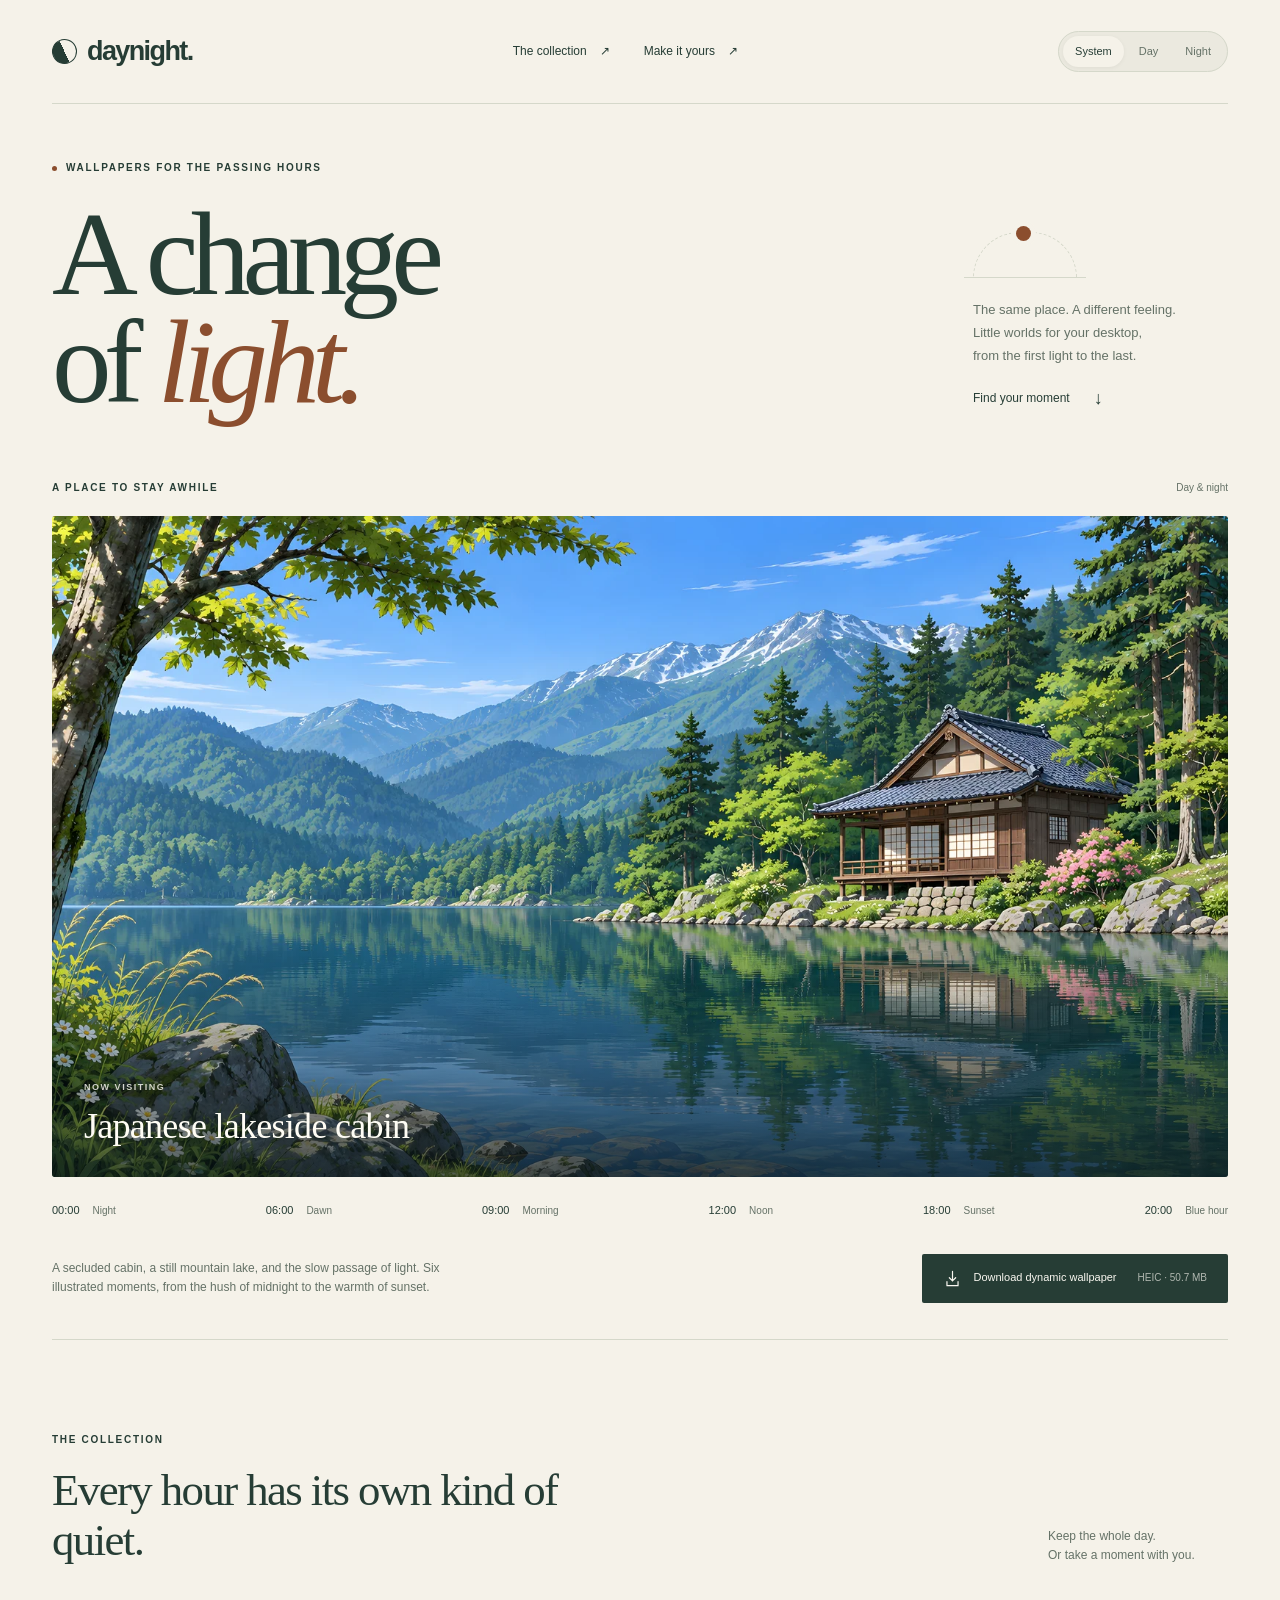
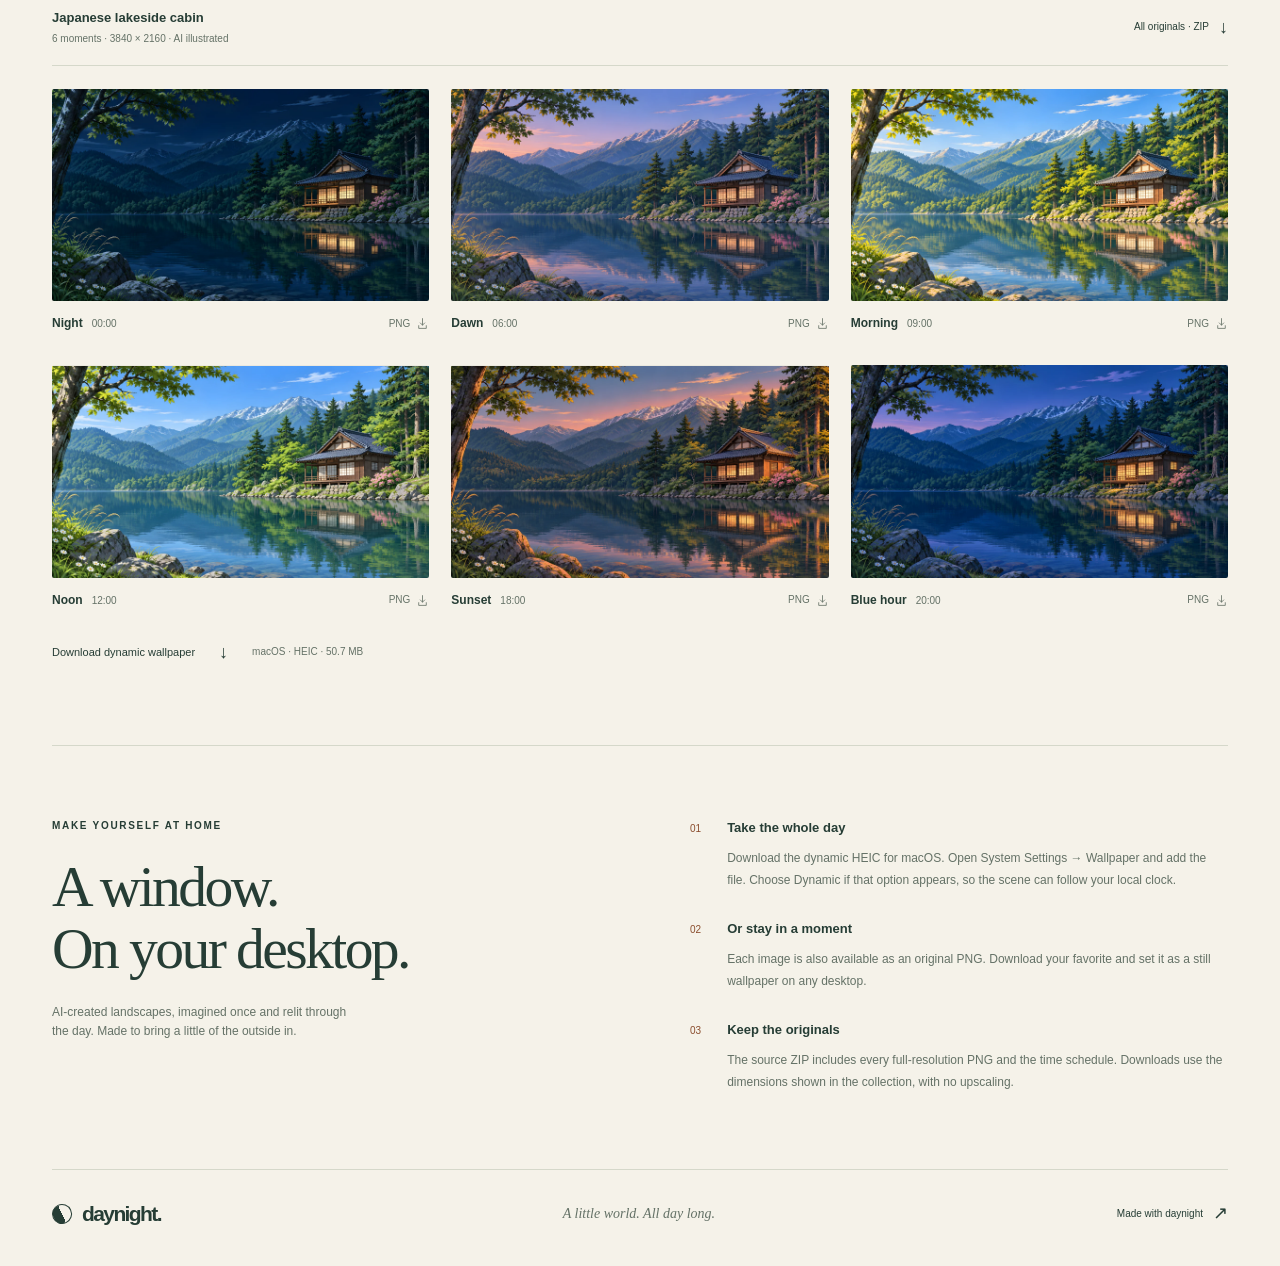
==== commit 10f280e2: "wallpaper: remove unused wallpapers" ====
--- a/site/index.html
+++ b/site/index.html
@@ -29,8 +29,8 @@
 
     <section class="featured wrap" aria-label="Featured wallpaper">
       <div class="feature-top"><span class="eyebrow">A place to stay awhile</span><span class="muted">Day &amp; night</span></div>
-      <div class="landscape" style="aspect-ratio: 1672 / 941">
-        <a class="hero-frame hero-day" href="wallpapers/japanese-lakeside-cabin/originals/master.png"><img src="wallpapers/japanese-lakeside-cabin/previews/03.webp" alt="Japanese lakeside cabin — Noon" width="1672" height="941" fetchpriority="high"></a><a class="hero-frame hero-night" href="wallpapers/japanese-lakeside-cabin/originals/night.png"><img src="wallpapers/japanese-lakeside-cabin/previews/00.webp" alt="Japanese lakeside cabin — Night" width="1672" height="941" fetchpriority="high"></a>
+      <div class="landscape" style="aspect-ratio: 3840 / 2160">
+        <a class="hero-frame hero-day" href="wallpapers/japanese-lakeside-cabin/originals/master.png"><img src="wallpapers/japanese-lakeside-cabin/previews/03.webp" alt="Japanese lakeside cabin — Noon" width="3840" height="2160" fetchpriority="high"></a><a class="hero-frame hero-night" href="wallpapers/japanese-lakeside-cabin/originals/night.png"><img src="wallpapers/japanese-lakeside-cabin/previews/00.webp" alt="Japanese lakeside cabin — Night" width="3840" height="2160" fetchpriority="high"></a>
         <div class="image-shade"></div>
         <div class="scene-caption"><span class="eyebrow">Now visiting</span><h2>Japanese lakeside cabin</h2></div>
       </div>
@@ -40,194 +40,33 @@
 <a href="#japanese-lakeside-cabin-frame-3">12:00<span>Noon</span></a>
 <a href="#japanese-lakeside-cabin-frame-4">18:00<span>Sunset</span></a>
 <a href="#japanese-lakeside-cabin-frame-5">20:00<span>Blue hour</span></a></nav>
-      <div class="feature-bottom"><p>A secluded cabin, a still mountain lake, and the slow passage of light. Six illustrated moments, from the hush of midnight to the warmth of sunset.</p><a class="button" href="wallpapers/japanese-lakeside-cabin/japanese-lakeside-cabin.heic" download><svg viewBox="0 0 24 24" aria-hidden="true"><path d="M12 3v12m-4-4 4 4 4-4M5 16v5h14v-5"/></svg>Download dynamic wallpaper<span class="button-detail">HEIC · 12.8 MB</span></a></div>
+      <div class="feature-bottom"><p>A secluded cabin, a still mountain lake, and the slow passage of light. Six illustrated moments, from the hush of midnight to the warmth of sunset.</p><a class="button" href="wallpapers/japanese-lakeside-cabin/japanese-lakeside-cabin.heic" download><svg viewBox="0 0 24 24" aria-hidden="true"><path d="M12 3v12m-4-4 4 4 4-4M5 16v5h14v-5"/></svg>Download dynamic wallpaper<span class="button-detail">HEIC · 50.7 MB</span></a></div>
     </section>
 
     <section class="collection wrap" id="collection" aria-labelledby="collection-title">
       <div class="section-heading"><div><span class="eyebrow">The collection</span><h2 id="collection-title">Every hour has its own kind of quiet.</h2></div><p>Keep the whole day.<br>Or take a moment with you.</p></div>
       <div id="collections"><section class="collection-block" aria-labelledby="japanese-lakeside-cabin-title">
-        <div class="collection-top"><div><h3 id="japanese-lakeside-cabin-title">Japanese lakeside cabin</h3><p>6 moments · 1672 × 941 · AI illustrated</p></div><a class="text-link source-link" href="wallpapers/japanese-lakeside-cabin/japanese-lakeside-cabin-originals.zip" download>All originals · ZIP <span aria-hidden="true">↓</span></a></div>
+        <div class="collection-top"><div><h3 id="japanese-lakeside-cabin-title">Japanese lakeside cabin</h3><p>6 moments · 3840 × 2160 · AI illustrated</p></div><a class="text-link source-link" href="wallpapers/japanese-lakeside-cabin/japanese-lakeside-cabin-originals.zip" download>All originals · ZIP <span aria-hidden="true">↓</span></a></div>
         <div class="frame-grid"><article class="frame-card" id="japanese-lakeside-cabin-frame-0">
-          <a class="frame-preview" href="wallpapers/japanese-lakeside-cabin/originals/night.png"><img src="wallpapers/japanese-lakeside-cabin/previews/00.webp" alt="Japanese lakeside cabin — Night" width="1672" height="941" loading="lazy" decoding="async"><span class="preview-hint" aria-hidden="true">↗</span></a>
+          <a class="frame-preview" href="wallpapers/japanese-lakeside-cabin/originals/night.png"><img src="wallpapers/japanese-lakeside-cabin/previews/00.webp" alt="Japanese lakeside cabin — Night" width="3840" height="2160" loading="lazy" decoding="async"><span class="preview-hint" aria-hidden="true">↗</span></a>
           <div class="frame-bottom"><h4 class="frame-name">Night<span class="frame-time">00:00</span></h4><a class="frame-download" href="wallpapers/japanese-lakeside-cabin/originals/night.png" download>PNG <svg viewBox="0 0 24 24" aria-hidden="true"><path d="M12 3v12m-4-4 4 4 4-4M5 16v5h14v-5"/></svg></a></div>
         </article><article class="frame-card" id="japanese-lakeside-cabin-frame-1">
-          <a class="frame-preview" href="wallpapers/japanese-lakeside-cabin/originals/dawn.png"><img src="wallpapers/japanese-lakeside-cabin/previews/01.webp" alt="Japanese lakeside cabin — Dawn" width="1672" height="941" loading="lazy" decoding="async"><span class="preview-hint" aria-hidden="true">↗</span></a>
+          <a class="frame-preview" href="wallpapers/japanese-lakeside-cabin/originals/dawn.png"><img src="wallpapers/japanese-lakeside-cabin/previews/01.webp" alt="Japanese lakeside cabin — Dawn" width="3840" height="2160" loading="lazy" decoding="async"><span class="preview-hint" aria-hidden="true">↗</span></a>
           <div class="frame-bottom"><h4 class="frame-name">Dawn<span class="frame-time">06:00</span></h4><a class="frame-download" href="wallpapers/japanese-lakeside-cabin/originals/dawn.png" download>PNG <svg viewBox="0 0 24 24" aria-hidden="true"><path d="M12 3v12m-4-4 4 4 4-4M5 16v5h14v-5"/></svg></a></div>
         </article><article class="frame-card" id="japanese-lakeside-cabin-frame-2">
-          <a class="frame-preview" href="wallpapers/japanese-lakeside-cabin/originals/morning.png"><img src="wallpapers/japanese-lakeside-cabin/previews/02.webp" alt="Japanese lakeside cabin — Morning" width="1672" height="941" loading="lazy" decoding="async"><span class="preview-hint" aria-hidden="true">↗</span></a>
+          <a class="frame-preview" href="wallpapers/japanese-lakeside-cabin/originals/morning.png"><img src="wallpapers/japanese-lakeside-cabin/previews/02.webp" alt="Japanese lakeside cabin — Morning" width="3840" height="2160" loading="lazy" decoding="async"><span class="preview-hint" aria-hidden="true">↗</span></a>
           <div class="frame-bottom"><h4 class="frame-name">Morning<span class="frame-time">09:00</span></h4><a class="frame-download" href="wallpapers/japanese-lakeside-cabin/originals/morning.png" download>PNG <svg viewBox="0 0 24 24" aria-hidden="true"><path d="M12 3v12m-4-4 4 4 4-4M5 16v5h14v-5"/></svg></a></div>
         </article><article class="frame-card" id="japanese-lakeside-cabin-frame-3">
-          <a class="frame-preview" href="wallpapers/japanese-lakeside-cabin/originals/master.png"><img src="wallpapers/japanese-lakeside-cabin/previews/03.webp" alt="Japanese lakeside cabin — Noon" width="1672" height="941" loading="lazy" decoding="async"><span class="preview-hint" aria-hidden="true">↗</span></a>
+          <a class="frame-preview" href="wallpapers/japanese-lakeside-cabin/originals/master.png"><img src="wallpapers/japanese-lakeside-cabin/previews/03.webp" alt="Japanese lakeside cabin — Noon" width="3840" height="2160" loading="lazy" decoding="async"><span class="preview-hint" aria-hidden="true">↗</span></a>
           <div class="frame-bottom"><h4 class="frame-name">Noon<span class="frame-time">12:00</span></h4><a class="frame-download" href="wallpapers/japanese-lakeside-cabin/originals/master.png" download>PNG <svg viewBox="0 0 24 24" aria-hidden="true"><path d="M12 3v12m-4-4 4 4 4-4M5 16v5h14v-5"/></svg></a></div>
         </article><article class="frame-card" id="japanese-lakeside-cabin-frame-4">
-          <a class="frame-preview" href="wallpapers/japanese-lakeside-cabin/originals/sunset.png"><img src="wallpapers/japanese-lakeside-cabin/previews/04.webp" alt="Japanese lakeside cabin — Sunset" width="1672" height="941" loading="lazy" decoding="async"><span class="preview-hint" aria-hidden="true">↗</span></a>
+          <a class="frame-preview" href="wallpapers/japanese-lakeside-cabin/originals/sunset.png"><img src="wallpapers/japanese-lakeside-cabin/previews/04.webp" alt="Japanese lakeside cabin — Sunset" width="3840" height="2160" loading="lazy" decoding="async"><span class="preview-hint" aria-hidden="true">↗</span></a>
           <div class="frame-bottom"><h4 class="frame-name">Sunset<span class="frame-time">18:00</span></h4><a class="frame-download" href="wallpapers/japanese-lakeside-cabin/originals/sunset.png" download>PNG <svg viewBox="0 0 24 24" aria-hidden="true"><path d="M12 3v12m-4-4 4 4 4-4M5 16v5h14v-5"/></svg></a></div>
         </article><article class="frame-card" id="japanese-lakeside-cabin-frame-5">
-          <a class="frame-preview" href="wallpapers/japanese-lakeside-cabin/originals/blue-hour.png"><img src="wallpapers/japanese-lakeside-cabin/previews/05.webp" alt="Japanese lakeside cabin — Blue hour" width="1672" height="941" loading="lazy" decoding="async"><span class="preview-hint" aria-hidden="true">↗</span></a>
+          <a class="frame-preview" href="wallpapers/japanese-lakeside-cabin/originals/blue-hour.png"><img src="wallpapers/japanese-lakeside-cabin/previews/05.webp" alt="Japanese lakeside cabin — Blue hour" width="3840" height="2160" loading="lazy" decoding="async"><span class="preview-hint" aria-hidden="true">↗</span></a>
           <div class="frame-bottom"><h4 class="frame-name">Blue hour<span class="frame-time">20:00</span></h4><a class="frame-download" href="wallpapers/japanese-lakeside-cabin/originals/blue-hour.png" download>PNG <svg viewBox="0 0 24 24" aria-hidden="true"><path d="M12 3v12m-4-4 4 4 4-4M5 16v5h14v-5"/></svg></a></div>
         </article></div>
-        <div class="collection-download"><a class="text-link" href="wallpapers/japanese-lakeside-cabin/japanese-lakeside-cabin.heic" download>Download dynamic wallpaper <span aria-hidden="true">↓</span></a><span>macOS · HEIC · 12.8 MB</span></div>
-      </section>
-<section class="collection-block" aria-labelledby="serene-desert-oasis-title">
-        <div class="collection-top"><div><h3 id="serene-desert-oasis-title">Serene desert oasis</h3><p>6 moments · 1672 × 941 · AI illustrated</p></div><a class="text-link source-link" href="wallpapers/serene-desert-oasis/serene-desert-oasis-originals.zip" download>All originals · ZIP <span aria-hidden="true">↓</span></a></div>
-        <div class="frame-grid"><article class="frame-card" id="serene-desert-oasis-frame-0">
-          <a class="frame-preview" href="wallpapers/serene-desert-oasis/originals/night.png"><img src="wallpapers/serene-desert-oasis/previews/00.webp" alt="Serene desert oasis — Night" width="1672" height="941" loading="lazy" decoding="async"><span class="preview-hint" aria-hidden="true">↗</span></a>
-          <div class="frame-bottom"><h4 class="frame-name">Night<span class="frame-time">00:00</span></h4><a class="frame-download" href="wallpapers/serene-desert-oasis/originals/night.png" download>PNG <svg viewBox="0 0 24 24" aria-hidden="true"><path d="M12 3v12m-4-4 4 4 4-4M5 16v5h14v-5"/></svg></a></div>
-        </article><article class="frame-card" id="serene-desert-oasis-frame-1">
-          <a class="frame-preview" href="wallpapers/serene-desert-oasis/originals/dawn.png"><img src="wallpapers/serene-desert-oasis/previews/01.webp" alt="Serene desert oasis — Dawn" width="1672" height="941" loading="lazy" decoding="async"><span class="preview-hint" aria-hidden="true">↗</span></a>
-          <div class="frame-bottom"><h4 class="frame-name">Dawn<span class="frame-time">06:00</span></h4><a class="frame-download" href="wallpapers/serene-desert-oasis/originals/dawn.png" download>PNG <svg viewBox="0 0 24 24" aria-hidden="true"><path d="M12 3v12m-4-4 4 4 4-4M5 16v5h14v-5"/></svg></a></div>
-        </article><article class="frame-card" id="serene-desert-oasis-frame-2">
-          <a class="frame-preview" href="wallpapers/serene-desert-oasis/originals/morning.png"><img src="wallpapers/serene-desert-oasis/previews/02.webp" alt="Serene desert oasis — Morning" width="1672" height="941" loading="lazy" decoding="async"><span class="preview-hint" aria-hidden="true">↗</span></a>
-          <div class="frame-bottom"><h4 class="frame-name">Morning<span class="frame-time">09:00</span></h4><a class="frame-download" href="wallpapers/serene-desert-oasis/originals/morning.png" download>PNG <svg viewBox="0 0 24 24" aria-hidden="true"><path d="M12 3v12m-4-4 4 4 4-4M5 16v5h14v-5"/></svg></a></div>
-        </article><article class="frame-card" id="serene-desert-oasis-frame-3">
-          <a class="frame-preview" href="wallpapers/serene-desert-oasis/originals/master.png"><img src="wallpapers/serene-desert-oasis/previews/03.webp" alt="Serene desert oasis — Noon" width="1672" height="941" loading="lazy" decoding="async"><span class="preview-hint" aria-hidden="true">↗</span></a>
-          <div class="frame-bottom"><h4 class="frame-name">Noon<span class="frame-time">12:00</span></h4><a class="frame-download" href="wallpapers/serene-desert-oasis/originals/master.png" download>PNG <svg viewBox="0 0 24 24" aria-hidden="true"><path d="M12 3v12m-4-4 4 4 4-4M5 16v5h14v-5"/></svg></a></div>
-        </article><article class="frame-card" id="serene-desert-oasis-frame-4">
-          <a class="frame-preview" href="wallpapers/serene-desert-oasis/originals/sunset.png"><img src="wallpapers/serene-desert-oasis/previews/04.webp" alt="Serene desert oasis — Sunset" width="1672" height="941" loading="lazy" decoding="async"><span class="preview-hint" aria-hidden="true">↗</span></a>
-          <div class="frame-bottom"><h4 class="frame-name">Sunset<span class="frame-time">18:00</span></h4><a class="frame-download" href="wallpapers/serene-desert-oasis/originals/sunset.png" download>PNG <svg viewBox="0 0 24 24" aria-hidden="true"><path d="M12 3v12m-4-4 4 4 4-4M5 16v5h14v-5"/></svg></a></div>
-        </article><article class="frame-card" id="serene-desert-oasis-frame-5">
-          <a class="frame-preview" href="wallpapers/serene-desert-oasis/originals/blue-hour.png"><img src="wallpapers/serene-desert-oasis/previews/05.webp" alt="Serene desert oasis — Blue hour" width="1672" height="941" loading="lazy" decoding="async"><span class="preview-hint" aria-hidden="true">↗</span></a>
-          <div class="frame-bottom"><h4 class="frame-name">Blue hour<span class="frame-time">20:00</span></h4><a class="frame-download" href="wallpapers/serene-desert-oasis/originals/blue-hour.png" download>PNG <svg viewBox="0 0 24 24" aria-hidden="true"><path d="M12 3v12m-4-4 4 4 4-4M5 16v5h14v-5"/></svg></a></div>
-        </article></div>
-        <div class="collection-download"><a class="text-link" href="wallpapers/serene-desert-oasis/serene-desert-oasis.heic" download>Download dynamic wallpaper <span aria-hidden="true">↓</span></a><span>macOS · HEIC · 10.6 MB</span></div>
-      </section>
-<section class="collection-block" aria-labelledby="alpine-meadow-20261116-title">
-        <div class="collection-top"><div><h3 id="alpine-meadow-20261116-title">Alpine Meadow</h3><p>6 moments · 1672 × 941 · AI illustrated</p></div><a class="text-link source-link" href="wallpapers/alpine-meadow-20261116/alpine-meadow-20261116-originals.zip" download>All originals · ZIP <span aria-hidden="true">↓</span></a></div>
-        <div class="frame-grid"><article class="frame-card" id="alpine-meadow-20261116-frame-0">
-          <a class="frame-preview" href="wallpapers/alpine-meadow-20261116/originals/night.png"><img src="wallpapers/alpine-meadow-20261116/previews/00.webp" alt="Alpine Meadow — Night" width="1672" height="941" loading="lazy" decoding="async"><span class="preview-hint" aria-hidden="true">↗</span></a>
-          <div class="frame-bottom"><h4 class="frame-name">Night<span class="frame-time">00:00</span></h4><a class="frame-download" href="wallpapers/alpine-meadow-20261116/originals/night.png" download>PNG <svg viewBox="0 0 24 24" aria-hidden="true"><path d="M12 3v12m-4-4 4 4 4-4M5 16v5h14v-5"/></svg></a></div>
-        </article><article class="frame-card" id="alpine-meadow-20261116-frame-1">
-          <a class="frame-preview" href="wallpapers/alpine-meadow-20261116/originals/dawn.png"><img src="wallpapers/alpine-meadow-20261116/previews/01.webp" alt="Alpine Meadow — Dawn" width="1672" height="941" loading="lazy" decoding="async"><span class="preview-hint" aria-hidden="true">↗</span></a>
-          <div class="frame-bottom"><h4 class="frame-name">Dawn<span class="frame-time">06:00</span></h4><a class="frame-download" href="wallpapers/alpine-meadow-20261116/originals/dawn.png" download>PNG <svg viewBox="0 0 24 24" aria-hidden="true"><path d="M12 3v12m-4-4 4 4 4-4M5 16v5h14v-5"/></svg></a></div>
-        </article><article class="frame-card" id="alpine-meadow-20261116-frame-2">
-          <a class="frame-preview" href="wallpapers/alpine-meadow-20261116/originals/morning.png"><img src="wallpapers/alpine-meadow-20261116/previews/02.webp" alt="Alpine Meadow — Morning" width="1672" height="941" loading="lazy" decoding="async"><span class="preview-hint" aria-hidden="true">↗</span></a>
-          <div class="frame-bottom"><h4 class="frame-name">Morning<span class="frame-time">09:00</span></h4><a class="frame-download" href="wallpapers/alpine-meadow-20261116/originals/morning.png" download>PNG <svg viewBox="0 0 24 24" aria-hidden="true"><path d="M12 3v12m-4-4 4 4 4-4M5 16v5h14v-5"/></svg></a></div>
-        </article><article class="frame-card" id="alpine-meadow-20261116-frame-3">
-          <a class="frame-preview" href="wallpapers/alpine-meadow-20261116/originals/master.png"><img src="wallpapers/alpine-meadow-20261116/previews/03.webp" alt="Alpine Meadow — Noon" width="1672" height="941" loading="lazy" decoding="async"><span class="preview-hint" aria-hidden="true">↗</span></a>
-          <div class="frame-bottom"><h4 class="frame-name">Noon<span class="frame-time">12:00</span></h4><a class="frame-download" href="wallpapers/alpine-meadow-20261116/originals/master.png" download>PNG <svg viewBox="0 0 24 24" aria-hidden="true"><path d="M12 3v12m-4-4 4 4 4-4M5 16v5h14v-5"/></svg></a></div>
-        </article><article class="frame-card" id="alpine-meadow-20261116-frame-4">
-          <a class="frame-preview" href="wallpapers/alpine-meadow-20261116/originals/sunset.png"><img src="wallpapers/alpine-meadow-20261116/previews/04.webp" alt="Alpine Meadow — Sunset" width="1672" height="941" loading="lazy" decoding="async"><span class="preview-hint" aria-hidden="true">↗</span></a>
-          <div class="frame-bottom"><h4 class="frame-name">Sunset<span class="frame-time">18:00</span></h4><a class="frame-download" href="wallpapers/alpine-meadow-20261116/originals/sunset.png" download>PNG <svg viewBox="0 0 24 24" aria-hidden="true"><path d="M12 3v12m-4-4 4 4 4-4M5 16v5h14v-5"/></svg></a></div>
-        </article><article class="frame-card" id="alpine-meadow-20261116-frame-5">
-          <a class="frame-preview" href="wallpapers/alpine-meadow-20261116/originals/blue-hour.png"><img src="wallpapers/alpine-meadow-20261116/previews/05.webp" alt="Alpine Meadow — Blue hour" width="1672" height="941" loading="lazy" decoding="async"><span class="preview-hint" aria-hidden="true">↗</span></a>
-          <div class="frame-bottom"><h4 class="frame-name">Blue hour<span class="frame-time">20:00</span></h4><a class="frame-download" href="wallpapers/alpine-meadow-20261116/originals/blue-hour.png" download>PNG <svg viewBox="0 0 24 24" aria-hidden="true"><path d="M12 3v12m-4-4 4 4 4-4M5 16v5h14v-5"/></svg></a></div>
-        </article></div>
-        <div class="collection-download"><a class="text-link" href="wallpapers/alpine-meadow-20261116/alpine-meadow-20261116.heic" download>Download dynamic wallpaper <span aria-hidden="true">↓</span></a><span>macOS · HEIC · 11.4 MB</span></div>
-      </section>
-<section class="collection-block" aria-labelledby="christmas-manhattan-20261116-title">
-        <div class="collection-top"><div><h3 id="christmas-manhattan-20261116-title">Christmas in Manhattan</h3><p>6 moments · 1672 × 941 · AI illustrated</p></div><a class="text-link source-link" href="wallpapers/christmas-manhattan-20261116/christmas-manhattan-20261116-originals.zip" download>All originals · ZIP <span aria-hidden="true">↓</span></a></div>
-        <div class="frame-grid"><article class="frame-card" id="christmas-manhattan-20261116-frame-0">
-          <a class="frame-preview" href="wallpapers/christmas-manhattan-20261116/originals/night.png"><img src="wallpapers/christmas-manhattan-20261116/previews/00.webp" alt="Christmas in Manhattan — Night" width="1672" height="941" loading="lazy" decoding="async"><span class="preview-hint" aria-hidden="true">↗</span></a>
-          <div class="frame-bottom"><h4 class="frame-name">Night<span class="frame-time">00:00</span></h4><a class="frame-download" href="wallpapers/christmas-manhattan-20261116/originals/night.png" download>PNG <svg viewBox="0 0 24 24" aria-hidden="true"><path d="M12 3v12m-4-4 4 4 4-4M5 16v5h14v-5"/></svg></a></div>
-        </article><article class="frame-card" id="christmas-manhattan-20261116-frame-1">
-          <a class="frame-preview" href="wallpapers/christmas-manhattan-20261116/originals/dawn.png"><img src="wallpapers/christmas-manhattan-20261116/previews/01.webp" alt="Christmas in Manhattan — Dawn" width="1672" height="941" loading="lazy" decoding="async"><span class="preview-hint" aria-hidden="true">↗</span></a>
-          <div class="frame-bottom"><h4 class="frame-name">Dawn<span class="frame-time">06:00</span></h4><a class="frame-download" href="wallpapers/christmas-manhattan-20261116/originals/dawn.png" download>PNG <svg viewBox="0 0 24 24" aria-hidden="true"><path d="M12 3v12m-4-4 4 4 4-4M5 16v5h14v-5"/></svg></a></div>
-        </article><article class="frame-card" id="christmas-manhattan-20261116-frame-2">
-          <a class="frame-preview" href="wallpapers/christmas-manhattan-20261116/originals/morning.png"><img src="wallpapers/christmas-manhattan-20261116/previews/02.webp" alt="Christmas in Manhattan — Morning" width="1672" height="941" loading="lazy" decoding="async"><span class="preview-hint" aria-hidden="true">↗</span></a>
-          <div class="frame-bottom"><h4 class="frame-name">Morning<span class="frame-time">09:00</span></h4><a class="frame-download" href="wallpapers/christmas-manhattan-20261116/originals/morning.png" download>PNG <svg viewBox="0 0 24 24" aria-hidden="true"><path d="M12 3v12m-4-4 4 4 4-4M5 16v5h14v-5"/></svg></a></div>
-        </article><article class="frame-card" id="christmas-manhattan-20261116-frame-3">
-          <a class="frame-preview" href="wallpapers/christmas-manhattan-20261116/originals/master.png"><img src="wallpapers/christmas-manhattan-20261116/previews/03.webp" alt="Christmas in Manhattan — Noon" width="1672" height="941" loading="lazy" decoding="async"><span class="preview-hint" aria-hidden="true">↗</span></a>
-          <div class="frame-bottom"><h4 class="frame-name">Noon<span class="frame-time">12:00</span></h4><a class="frame-download" href="wallpapers/christmas-manhattan-20261116/originals/master.png" download>PNG <svg viewBox="0 0 24 24" aria-hidden="true"><path d="M12 3v12m-4-4 4 4 4-4M5 16v5h14v-5"/></svg></a></div>
-        </article><article class="frame-card" id="christmas-manhattan-20261116-frame-4">
-          <a class="frame-preview" href="wallpapers/christmas-manhattan-20261116/originals/sunset.png"><img src="wallpapers/christmas-manhattan-20261116/previews/04.webp" alt="Christmas in Manhattan — Sunset" width="1672" height="941" loading="lazy" decoding="async"><span class="preview-hint" aria-hidden="true">↗</span></a>
-          <div class="frame-bottom"><h4 class="frame-name">Sunset<span class="frame-time">18:00</span></h4><a class="frame-download" href="wallpapers/christmas-manhattan-20261116/originals/sunset.png" download>PNG <svg viewBox="0 0 24 24" aria-hidden="true"><path d="M12 3v12m-4-4 4 4 4-4M5 16v5h14v-5"/></svg></a></div>
-        </article><article class="frame-card" id="christmas-manhattan-20261116-frame-5">
-          <a class="frame-preview" href="wallpapers/christmas-manhattan-20261116/originals/blue-hour.png"><img src="wallpapers/christmas-manhattan-20261116/previews/05.webp" alt="Christmas in Manhattan — Blue hour" width="1672" height="941" loading="lazy" decoding="async"><span class="preview-hint" aria-hidden="true">↗</span></a>
-          <div class="frame-bottom"><h4 class="frame-name">Blue hour<span class="frame-time">20:00</span></h4><a class="frame-download" href="wallpapers/christmas-manhattan-20261116/originals/blue-hour.png" download>PNG <svg viewBox="0 0 24 24" aria-hidden="true"><path d="M12 3v12m-4-4 4 4 4-4M5 16v5h14v-5"/></svg></a></div>
-        </article></div>
-        <div class="collection-download"><a class="text-link" href="wallpapers/christmas-manhattan-20261116/christmas-manhattan-20261116.heic" download>Download dynamic wallpaper <span aria-hidden="true">↓</span></a><span>macOS · HEIC · 13.3 MB</span></div>
-      </section>
-<section class="collection-block" aria-labelledby="christmas-manhattan-20261116-4k-title">
-        <div class="collection-top"><div><h3 id="christmas-manhattan-20261116-4k-title">Christmas in Manhattan · 4K</h3><p>6 moments · 3840 × 2160 · AI illustrated</p></div><a class="text-link source-link" href="wallpapers/christmas-manhattan-20261116-4k/christmas-manhattan-20261116-4k-originals.zip" download>All originals · ZIP <span aria-hidden="true">↓</span></a></div>
-        <div class="frame-grid"><article class="frame-card" id="christmas-manhattan-20261116-4k-frame-0">
-          <a class="frame-preview" href="wallpapers/christmas-manhattan-20261116-4k/originals/night.png"><img src="wallpapers/christmas-manhattan-20261116-4k/previews/00.webp" alt="Christmas in Manhattan · 4K — Night" width="3840" height="2160" loading="lazy" decoding="async"><span class="preview-hint" aria-hidden="true">↗</span></a>
-          <div class="frame-bottom"><h4 class="frame-name">Night<span class="frame-time">00:00</span></h4><a class="frame-download" href="wallpapers/christmas-manhattan-20261116-4k/originals/night.png" download>PNG <svg viewBox="0 0 24 24" aria-hidden="true"><path d="M12 3v12m-4-4 4 4 4-4M5 16v5h14v-5"/></svg></a></div>
-        </article><article class="frame-card" id="christmas-manhattan-20261116-4k-frame-1">
-          <a class="frame-preview" href="wallpapers/christmas-manhattan-20261116-4k/originals/dawn.png"><img src="wallpapers/christmas-manhattan-20261116-4k/previews/01.webp" alt="Christmas in Manhattan · 4K — Dawn" width="3840" height="2160" loading="lazy" decoding="async"><span class="preview-hint" aria-hidden="true">↗</span></a>
-          <div class="frame-bottom"><h4 class="frame-name">Dawn<span class="frame-time">06:00</span></h4><a class="frame-download" href="wallpapers/christmas-manhattan-20261116-4k/originals/dawn.png" download>PNG <svg viewBox="0 0 24 24" aria-hidden="true"><path d="M12 3v12m-4-4 4 4 4-4M5 16v5h14v-5"/></svg></a></div>
-        </article><article class="frame-card" id="christmas-manhattan-20261116-4k-frame-2">
-          <a class="frame-preview" href="wallpapers/christmas-manhattan-20261116-4k/originals/morning.png"><img src="wallpapers/christmas-manhattan-20261116-4k/previews/02.webp" alt="Christmas in Manhattan · 4K — Morning" width="3840" height="2160" loading="lazy" decoding="async"><span class="preview-hint" aria-hidden="true">↗</span></a>
-          <div class="frame-bottom"><h4 class="frame-name">Morning<span class="frame-time">09:00</span></h4><a class="frame-download" href="wallpapers/christmas-manhattan-20261116-4k/originals/morning.png" download>PNG <svg viewBox="0 0 24 24" aria-hidden="true"><path d="M12 3v12m-4-4 4 4 4-4M5 16v5h14v-5"/></svg></a></div>
-        </article><article class="frame-card" id="christmas-manhattan-20261116-4k-frame-3">
-          <a class="frame-preview" href="wallpapers/christmas-manhattan-20261116-4k/originals/master.png"><img src="wallpapers/christmas-manhattan-20261116-4k/previews/03.webp" alt="Christmas in Manhattan · 4K — Noon" width="3840" height="2160" loading="lazy" decoding="async"><span class="preview-hint" aria-hidden="true">↗</span></a>
-          <div class="frame-bottom"><h4 class="frame-name">Noon<span class="frame-time">12:00</span></h4><a class="frame-download" href="wallpapers/christmas-manhattan-20261116-4k/originals/master.png" download>PNG <svg viewBox="0 0 24 24" aria-hidden="true"><path d="M12 3v12m-4-4 4 4 4-4M5 16v5h14v-5"/></svg></a></div>
-        </article><article class="frame-card" id="christmas-manhattan-20261116-4k-frame-4">
-          <a class="frame-preview" href="wallpapers/christmas-manhattan-20261116-4k/originals/sunset.png"><img src="wallpapers/christmas-manhattan-20261116-4k/previews/04.webp" alt="Christmas in Manhattan · 4K — Sunset" width="3840" height="2160" loading="lazy" decoding="async"><span class="preview-hint" aria-hidden="true">↗</span></a>
-          <div class="frame-bottom"><h4 class="frame-name">Sunset<span class="frame-time">18:00</span></h4><a class="frame-download" href="wallpapers/christmas-manhattan-20261116-4k/originals/sunset.png" download>PNG <svg viewBox="0 0 24 24" aria-hidden="true"><path d="M12 3v12m-4-4 4 4 4-4M5 16v5h14v-5"/></svg></a></div>
-        </article><article class="frame-card" id="christmas-manhattan-20261116-4k-frame-5">
-          <a class="frame-preview" href="wallpapers/christmas-manhattan-20261116-4k/originals/blue-hour.png"><img src="wallpapers/christmas-manhattan-20261116-4k/previews/05.webp" alt="Christmas in Manhattan · 4K — Blue hour" width="3840" height="2160" loading="lazy" decoding="async"><span class="preview-hint" aria-hidden="true">↗</span></a>
-          <div class="frame-bottom"><h4 class="frame-name">Blue hour<span class="frame-time">20:00</span></h4><a class="frame-download" href="wallpapers/christmas-manhattan-20261116-4k/originals/blue-hour.png" download>PNG <svg viewBox="0 0 24 24" aria-hidden="true"><path d="M12 3v12m-4-4 4 4 4-4M5 16v5h14v-5"/></svg></a></div>
-        </article></div>
-        <div class="collection-download"><a class="text-link" href="wallpapers/christmas-manhattan-20261116-4k/christmas-manhattan-20261116-4k.heic" download>Download dynamic wallpaper <span aria-hidden="true">↓</span></a><span>macOS · HEIC · 51.6 MB</span></div>
-      </section>
-<section class="collection-block" aria-labelledby="japanese-lakeside-cabin-4k-title">
-        <div class="collection-top"><div><h3 id="japanese-lakeside-cabin-4k-title">Japanese lakeside cabin · 4K</h3><p>6 moments · 3840 × 2160 · AI illustrated</p></div><a class="text-link source-link" href="wallpapers/japanese-lakeside-cabin-4k/japanese-lakeside-cabin-4k-originals.zip" download>All originals · ZIP <span aria-hidden="true">↓</span></a></div>
-        <div class="frame-grid"><article class="frame-card" id="japanese-lakeside-cabin-4k-frame-0">
-          <a class="frame-preview" href="wallpapers/japanese-lakeside-cabin-4k/originals/night.png"><img src="wallpapers/japanese-lakeside-cabin-4k/previews/00.webp" alt="Japanese lakeside cabin · 4K — Night" width="3840" height="2160" loading="lazy" decoding="async"><span class="preview-hint" aria-hidden="true">↗</span></a>
-          <div class="frame-bottom"><h4 class="frame-name">Night<span class="frame-time">00:00</span></h4><a class="frame-download" href="wallpapers/japanese-lakeside-cabin-4k/originals/night.png" download>PNG <svg viewBox="0 0 24 24" aria-hidden="true"><path d="M12 3v12m-4-4 4 4 4-4M5 16v5h14v-5"/></svg></a></div>
-        </article><article class="frame-card" id="japanese-lakeside-cabin-4k-frame-1">
-          <a class="frame-preview" href="wallpapers/japanese-lakeside-cabin-4k/originals/dawn.png"><img src="wallpapers/japanese-lakeside-cabin-4k/previews/01.webp" alt="Japanese lakeside cabin · 4K — Dawn" width="3840" height="2160" loading="lazy" decoding="async"><span class="preview-hint" aria-hidden="true">↗</span></a>
-          <div class="frame-bottom"><h4 class="frame-name">Dawn<span class="frame-time">06:00</span></h4><a class="frame-download" href="wallpapers/japanese-lakeside-cabin-4k/originals/dawn.png" download>PNG <svg viewBox="0 0 24 24" aria-hidden="true"><path d="M12 3v12m-4-4 4 4 4-4M5 16v5h14v-5"/></svg></a></div>
-        </article><article class="frame-card" id="japanese-lakeside-cabin-4k-frame-2">
-          <a class="frame-preview" href="wallpapers/japanese-lakeside-cabin-4k/originals/morning.png"><img src="wallpapers/japanese-lakeside-cabin-4k/previews/02.webp" alt="Japanese lakeside cabin · 4K — Morning" width="3840" height="2160" loading="lazy" decoding="async"><span class="preview-hint" aria-hidden="true">↗</span></a>
-          <div class="frame-bottom"><h4 class="frame-name">Morning<span class="frame-time">09:00</span></h4><a class="frame-download" href="wallpapers/japanese-lakeside-cabin-4k/originals/morning.png" download>PNG <svg viewBox="0 0 24 24" aria-hidden="true"><path d="M12 3v12m-4-4 4 4 4-4M5 16v5h14v-5"/></svg></a></div>
-        </article><article class="frame-card" id="japanese-lakeside-cabin-4k-frame-3">
-          <a class="frame-preview" href="wallpapers/japanese-lakeside-cabin-4k/originals/master.png"><img src="wallpapers/japanese-lakeside-cabin-4k/previews/03.webp" alt="Japanese lakeside cabin · 4K — Noon" width="3840" height="2160" loading="lazy" decoding="async"><span class="preview-hint" aria-hidden="true">↗</span></a>
-          <div class="frame-bottom"><h4 class="frame-name">Noon<span class="frame-time">12:00</span></h4><a class="frame-download" href="wallpapers/japanese-lakeside-cabin-4k/originals/master.png" download>PNG <svg viewBox="0 0 24 24" aria-hidden="true"><path d="M12 3v12m-4-4 4 4 4-4M5 16v5h14v-5"/></svg></a></div>
-        </article><article class="frame-card" id="japanese-lakeside-cabin-4k-frame-4">
-          <a class="frame-preview" href="wallpapers/japanese-lakeside-cabin-4k/originals/sunset.png"><img src="wallpapers/japanese-lakeside-cabin-4k/previews/04.webp" alt="Japanese lakeside cabin · 4K — Sunset" width="3840" height="2160" loading="lazy" decoding="async"><span class="preview-hint" aria-hidden="true">↗</span></a>
-          <div class="frame-bottom"><h4 class="frame-name">Sunset<span class="frame-time">18:00</span></h4><a class="frame-download" href="wallpapers/japanese-lakeside-cabin-4k/originals/sunset.png" download>PNG <svg viewBox="0 0 24 24" aria-hidden="true"><path d="M12 3v12m-4-4 4 4 4-4M5 16v5h14v-5"/></svg></a></div>
-        </article><article class="frame-card" id="japanese-lakeside-cabin-4k-frame-5">
-          <a class="frame-preview" href="wallpapers/japanese-lakeside-cabin-4k/originals/blue-hour.png"><img src="wallpapers/japanese-lakeside-cabin-4k/previews/05.webp" alt="Japanese lakeside cabin · 4K — Blue hour" width="3840" height="2160" loading="lazy" decoding="async"><span class="preview-hint" aria-hidden="true">↗</span></a>
-          <div class="frame-bottom"><h4 class="frame-name">Blue hour<span class="frame-time">20:00</span></h4><a class="frame-download" href="wallpapers/japanese-lakeside-cabin-4k/originals/blue-hour.png" download>PNG <svg viewBox="0 0 24 24" aria-hidden="true"><path d="M12 3v12m-4-4 4 4 4-4M5 16v5h14v-5"/></svg></a></div>
-        </article></div>
-        <div class="collection-download"><a class="text-link" href="wallpapers/japanese-lakeside-cabin-4k/japanese-lakeside-cabin-4k.heic" download>Download dynamic wallpaper <span aria-hidden="true">↓</span></a><span>macOS · HEIC · 50.7 MB</span></div>
-      </section>
-<section class="collection-block" aria-labelledby="serene-desert-oasis-4k-title">
-        <div class="collection-top"><div><h3 id="serene-desert-oasis-4k-title">Serene desert oasis · 4K</h3><p>6 moments · 3840 × 2160 · AI illustrated</p></div><a class="text-link source-link" href="wallpapers/serene-desert-oasis-4k/serene-desert-oasis-4k-originals.zip" download>All originals · ZIP <span aria-hidden="true">↓</span></a></div>
-        <div class="frame-grid"><article class="frame-card" id="serene-desert-oasis-4k-frame-0">
-          <a class="frame-preview" href="wallpapers/serene-desert-oasis-4k/originals/night.png"><img src="wallpapers/serene-desert-oasis-4k/previews/00.webp" alt="Serene desert oasis · 4K — Night" width="3840" height="2160" loading="lazy" decoding="async"><span class="preview-hint" aria-hidden="true">↗</span></a>
-          <div class="frame-bottom"><h4 class="frame-name">Night<span class="frame-time">00:00</span></h4><a class="frame-download" href="wallpapers/serene-desert-oasis-4k/originals/night.png" download>PNG <svg viewBox="0 0 24 24" aria-hidden="true"><path d="M12 3v12m-4-4 4 4 4-4M5 16v5h14v-5"/></svg></a></div>
-        </article><article class="frame-card" id="serene-desert-oasis-4k-frame-1">
-          <a class="frame-preview" href="wallpapers/serene-desert-oasis-4k/originals/dawn.png"><img src="wallpapers/serene-desert-oasis-4k/previews/01.webp" alt="Serene desert oasis · 4K — Dawn" width="3840" height="2160" loading="lazy" decoding="async"><span class="preview-hint" aria-hidden="true">↗</span></a>
-          <div class="frame-bottom"><h4 class="frame-name">Dawn<span class="frame-time">06:00</span></h4><a class="frame-download" href="wallpapers/serene-desert-oasis-4k/originals/dawn.png" download>PNG <svg viewBox="0 0 24 24" aria-hidden="true"><path d="M12 3v12m-4-4 4 4 4-4M5 16v5h14v-5"/></svg></a></div>
-        </article><article class="frame-card" id="serene-desert-oasis-4k-frame-2">
-          <a class="frame-preview" href="wallpapers/serene-desert-oasis-4k/originals/morning.png"><img src="wallpapers/serene-desert-oasis-4k/previews/02.webp" alt="Serene desert oasis · 4K — Morning" width="3840" height="2160" loading="lazy" decoding="async"><span class="preview-hint" aria-hidden="true">↗</span></a>
-          <div class="frame-bottom"><h4 class="frame-name">Morning<span class="frame-time">09:00</span></h4><a class="frame-download" href="wallpapers/serene-desert-oasis-4k/originals/morning.png" download>PNG <svg viewBox="0 0 24 24" aria-hidden="true"><path d="M12 3v12m-4-4 4 4 4-4M5 16v5h14v-5"/></svg></a></div>
-        </article><article class="frame-card" id="serene-desert-oasis-4k-frame-3">
-          <a class="frame-preview" href="wallpapers/serene-desert-oasis-4k/originals/master.png"><img src="wallpapers/serene-desert-oasis-4k/previews/03.webp" alt="Serene desert oasis · 4K — Noon" width="3840" height="2160" loading="lazy" decoding="async"><span class="preview-hint" aria-hidden="true">↗</span></a>
-          <div class="frame-bottom"><h4 class="frame-name">Noon<span class="frame-time">12:00</span></h4><a class="frame-download" href="wallpapers/serene-desert-oasis-4k/originals/master.png" download>PNG <svg viewBox="0 0 24 24" aria-hidden="true"><path d="M12 3v12m-4-4 4 4 4-4M5 16v5h14v-5"/></svg></a></div>
-        </article><article class="frame-card" id="serene-desert-oasis-4k-frame-4">
-          <a class="frame-preview" href="wallpapers/serene-desert-oasis-4k/originals/sunset.png"><img src="wallpapers/serene-desert-oasis-4k/previews/04.webp" alt="Serene desert oasis · 4K — Sunset" width="3840" height="2160" loading="lazy" decoding="async"><span class="preview-hint" aria-hidden="true">↗</span></a>
-          <div class="frame-bottom"><h4 class="frame-name">Sunset<span class="frame-time">18:00</span></h4><a class="frame-download" href="wallpapers/serene-desert-oasis-4k/originals/sunset.png" download>PNG <svg viewBox="0 0 24 24" aria-hidden="true"><path d="M12 3v12m-4-4 4 4 4-4M5 16v5h14v-5"/></svg></a></div>
-        </article><article class="frame-card" id="serene-desert-oasis-4k-frame-5">
-          <a class="frame-preview" href="wallpapers/serene-desert-oasis-4k/originals/blue-hour.png"><img src="wallpapers/serene-desert-oasis-4k/previews/05.webp" alt="Serene desert oasis · 4K — Blue hour" width="3840" height="2160" loading="lazy" decoding="async"><span class="preview-hint" aria-hidden="true">↗</span></a>
-          <div class="frame-bottom"><h4 class="frame-name">Blue hour<span class="frame-time">20:00</span></h4><a class="frame-download" href="wallpapers/serene-desert-oasis-4k/originals/blue-hour.png" download>PNG <svg viewBox="0 0 24 24" aria-hidden="true"><path d="M12 3v12m-4-4 4 4 4-4M5 16v5h14v-5"/></svg></a></div>
-        </article></div>
-        <div class="collection-download"><a class="text-link" href="wallpapers/serene-desert-oasis-4k/serene-desert-oasis-4k.heic" download>Download dynamic wallpaper <span aria-hidden="true">↓</span></a><span>macOS · HEIC · 45.8 MB</span></div>
-      </section>
-<section class="collection-block" aria-labelledby="alpine-meadow-20261116-4k-title">
-        <div class="collection-top"><div><h3 id="alpine-meadow-20261116-4k-title">Alpine Meadow · 4K</h3><p>6 moments · 3840 × 2160 · AI illustrated</p></div><a class="text-link source-link" href="wallpapers/alpine-meadow-20261116-4k/alpine-meadow-20261116-4k-originals.zip" download>All originals · ZIP <span aria-hidden="true">↓</span></a></div>
-        <div class="frame-grid"><article class="frame-card" id="alpine-meadow-20261116-4k-frame-0">
-          <a class="frame-preview" href="wallpapers/alpine-meadow-20261116-4k/originals/night.png"><img src="wallpapers/alpine-meadow-20261116-4k/previews/00.webp" alt="Alpine Meadow · 4K — Night" width="3840" height="2160" loading="lazy" decoding="async"><span class="preview-hint" aria-hidden="true">↗</span></a>
-          <div class="frame-bottom"><h4 class="frame-name">Night<span class="frame-time">00:00</span></h4><a class="frame-download" href="wallpapers/alpine-meadow-20261116-4k/originals/night.png" download>PNG <svg viewBox="0 0 24 24" aria-hidden="true"><path d="M12 3v12m-4-4 4 4 4-4M5 16v5h14v-5"/></svg></a></div>
-        </article><article class="frame-card" id="alpine-meadow-20261116-4k-frame-1">
-          <a class="frame-preview" href="wallpapers/alpine-meadow-20261116-4k/originals/dawn.png"><img src="wallpapers/alpine-meadow-20261116-4k/previews/01.webp" alt="Alpine Meadow · 4K — Dawn" width="3840" height="2160" loading="lazy" decoding="async"><span class="preview-hint" aria-hidden="true">↗</span></a>
-          <div class="frame-bottom"><h4 class="frame-name">Dawn<span class="frame-time">06:00</span></h4><a class="frame-download" href="wallpapers/alpine-meadow-20261116-4k/originals/dawn.png" download>PNG <svg viewBox="0 0 24 24" aria-hidden="true"><path d="M12 3v12m-4-4 4 4 4-4M5 16v5h14v-5"/></svg></a></div>
-        </article><article class="frame-card" id="alpine-meadow-20261116-4k-frame-2">
-          <a class="frame-preview" href="wallpapers/alpine-meadow-20261116-4k/originals/morning.png"><img src="wallpapers/alpine-meadow-20261116-4k/previews/02.webp" alt="Alpine Meadow · 4K — Morning" width="3840" height="2160" loading="lazy" decoding="async"><span class="preview-hint" aria-hidden="true">↗</span></a>
-          <div class="frame-bottom"><h4 class="frame-name">Morning<span class="frame-time">09:00</span></h4><a class="frame-download" href="wallpapers/alpine-meadow-20261116-4k/originals/morning.png" download>PNG <svg viewBox="0 0 24 24" aria-hidden="true"><path d="M12 3v12m-4-4 4 4 4-4M5 16v5h14v-5"/></svg></a></div>
-        </article><article class="frame-card" id="alpine-meadow-20261116-4k-frame-3">
-          <a class="frame-preview" href="wallpapers/alpine-meadow-20261116-4k/originals/master.png"><img src="wallpapers/alpine-meadow-20261116-4k/previews/03.webp" alt="Alpine Meadow · 4K — Noon" width="3840" height="2160" loading="lazy" decoding="async"><span class="preview-hint" aria-hidden="true">↗</span></a>
-          <div class="frame-bottom"><h4 class="frame-name">Noon<span class="frame-time">12:00</span></h4><a class="frame-download" href="wallpapers/alpine-meadow-20261116-4k/originals/master.png" download>PNG <svg viewBox="0 0 24 24" aria-hidden="true"><path d="M12 3v12m-4-4 4 4 4-4M5 16v5h14v-5"/></svg></a></div>
-        </article><article class="frame-card" id="alpine-meadow-20261116-4k-frame-4">
-          <a class="frame-preview" href="wallpapers/alpine-meadow-20261116-4k/originals/sunset.png"><img src="wallpapers/alpine-meadow-20261116-4k/previews/04.webp" alt="Alpine Meadow · 4K — Sunset" width="3840" height="2160" loading="lazy" decoding="async"><span class="preview-hint" aria-hidden="true">↗</span></a>
-          <div class="frame-bottom"><h4 class="frame-name">Sunset<span class="frame-time">18:00</span></h4><a class="frame-download" href="wallpapers/alpine-meadow-20261116-4k/originals/sunset.png" download>PNG <svg viewBox="0 0 24 24" aria-hidden="true"><path d="M12 3v12m-4-4 4 4 4-4M5 16v5h14v-5"/></svg></a></div>
-        </article><article class="frame-card" id="alpine-meadow-20261116-4k-frame-5">
-          <a class="frame-preview" href="wallpapers/alpine-meadow-20261116-4k/originals/blue-hour.png"><img src="wallpapers/alpine-meadow-20261116-4k/previews/05.webp" alt="Alpine Meadow · 4K — Blue hour" width="3840" height="2160" loading="lazy" decoding="async"><span class="preview-hint" aria-hidden="true">↗</span></a>
-          <div class="frame-bottom"><h4 class="frame-name">Blue hour<span class="frame-time">20:00</span></h4><a class="frame-download" href="wallpapers/alpine-meadow-20261116-4k/originals/blue-hour.png" download>PNG <svg viewBox="0 0 24 24" aria-hidden="true"><path d="M12 3v12m-4-4 4 4 4-4M5 16v5h14v-5"/></svg></a></div>
-        </article></div>
-        <div class="collection-download"><a class="text-link" href="wallpapers/alpine-meadow-20261116-4k/alpine-meadow-20261116-4k.heic" download>Download dynamic wallpaper <span aria-hidden="true">↓</span></a><span>macOS · HEIC · 47.6 MB</span></div>
+        <div class="collection-download"><a class="text-link" href="wallpapers/japanese-lakeside-cabin/japanese-lakeside-cabin.heic" download>Download dynamic wallpaper <span aria-hidden="true">↓</span></a><span>macOS · HEIC · 50.7 MB</span></div>
       </section></div>
     </section>
 
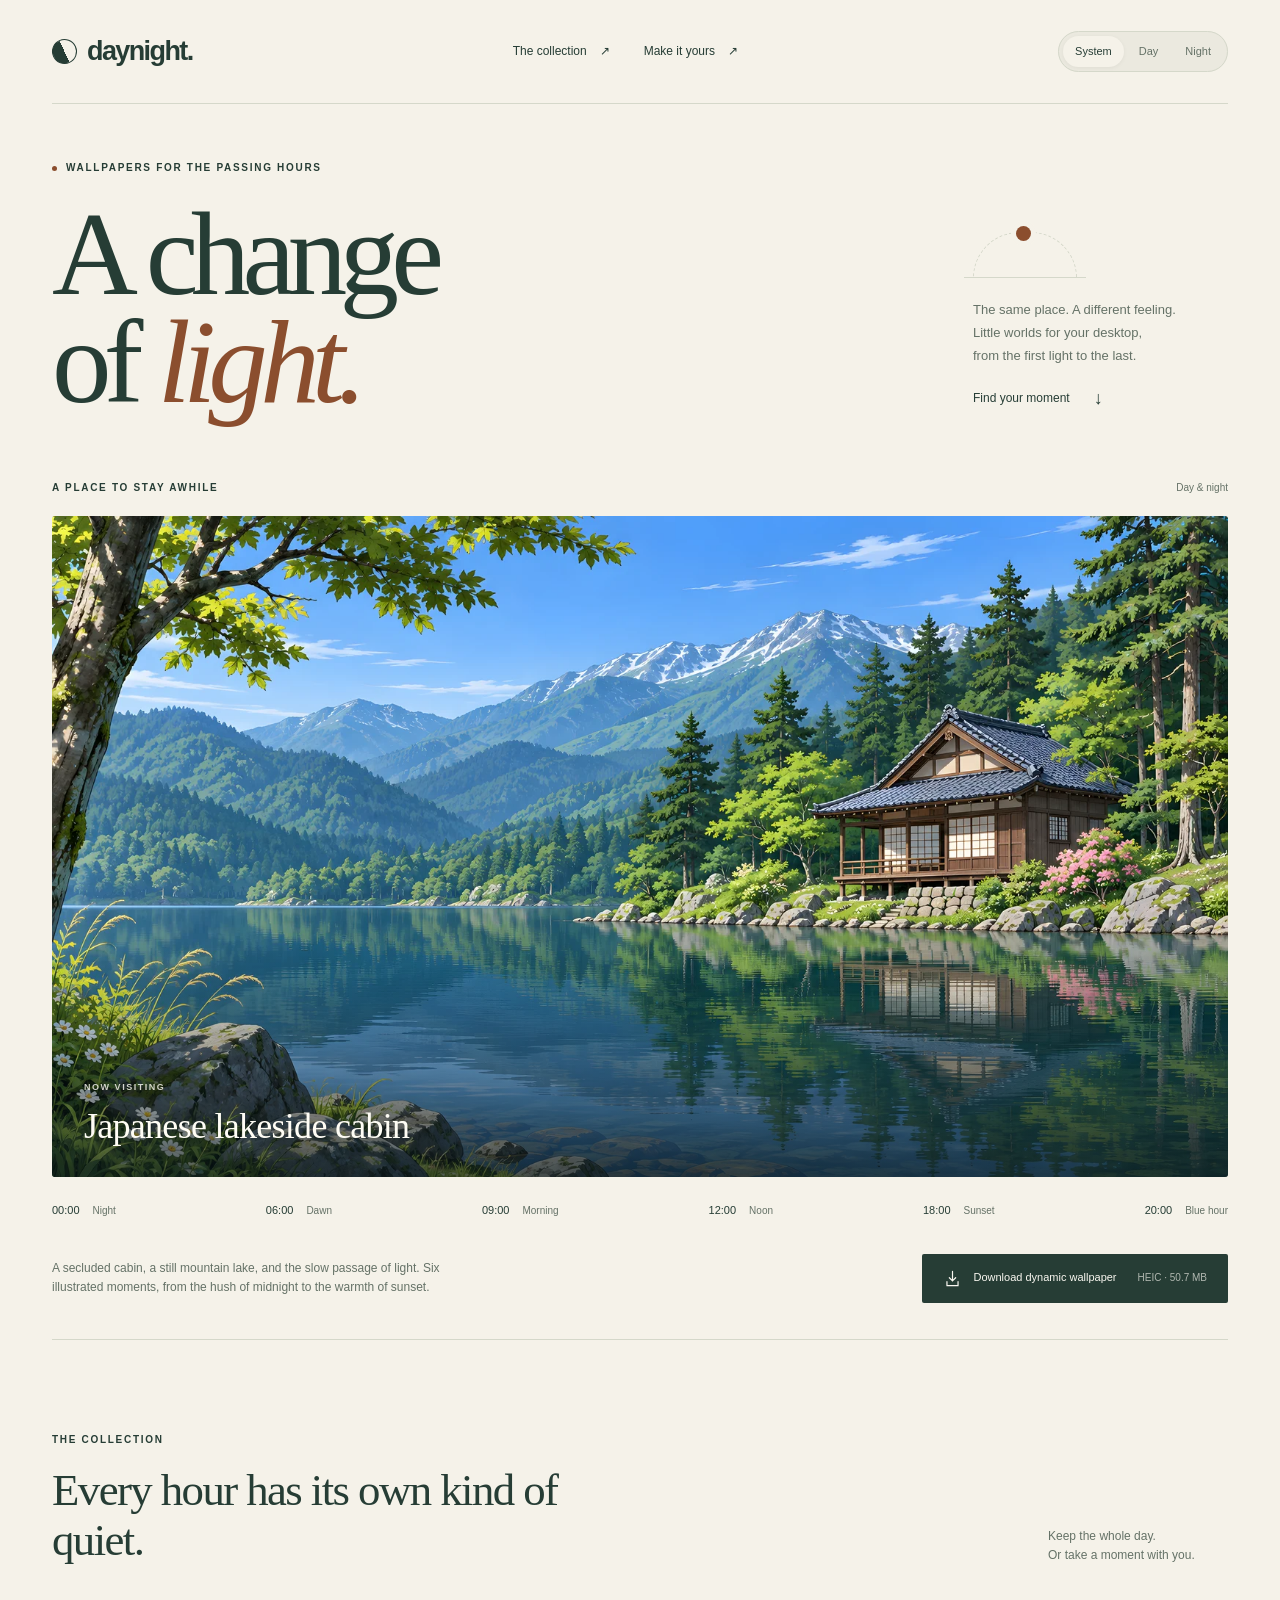
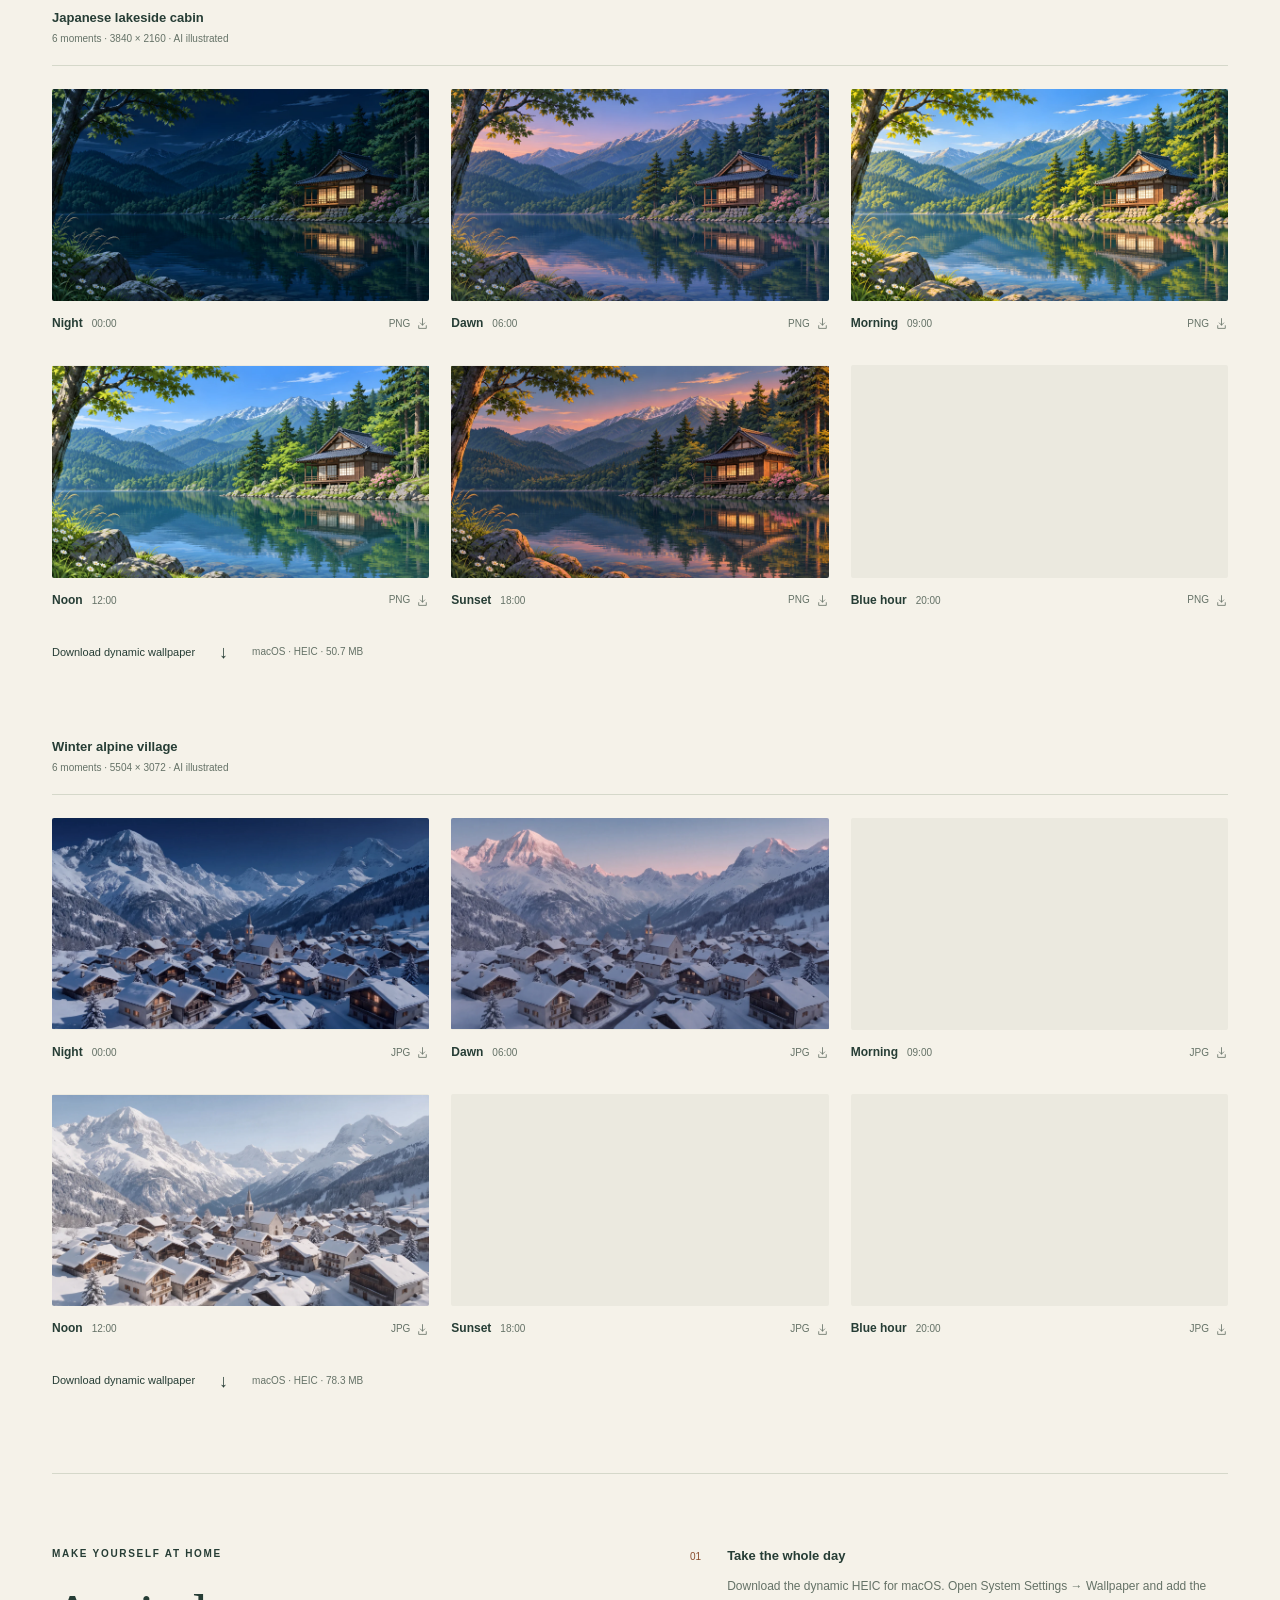
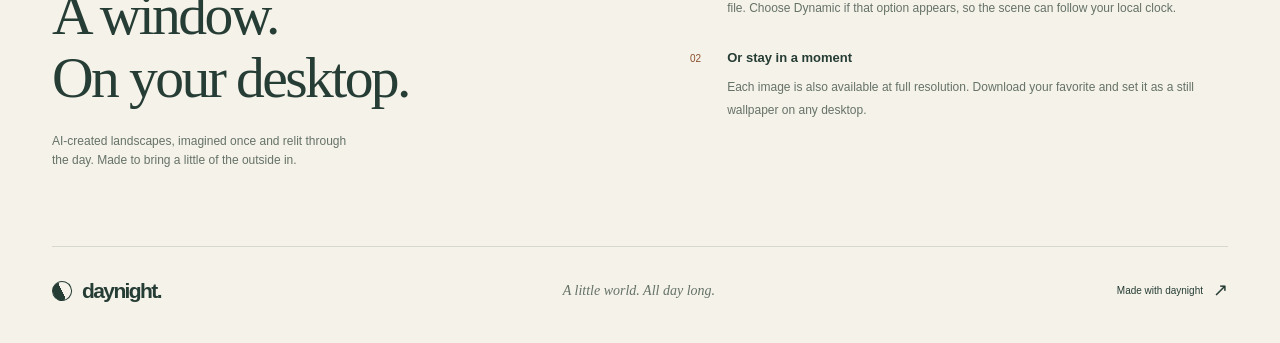
==== commit 53407674: "wallpaper: winter alpine village" ====
--- a/site/index.html
+++ b/site/index.html
@@ -46,7 +46,7 @@
     <section class="collection wrap" id="collection" aria-labelledby="collection-title">
       <div class="section-heading"><div><span class="eyebrow">The collection</span><h2 id="collection-title">Every hour has its own kind of quiet.</h2></div><p>Keep the whole day.<br>Or take a moment with you.</p></div>
       <div id="collections"><section class="collection-block" aria-labelledby="japanese-lakeside-cabin-title">
-        <div class="collection-top"><div><h3 id="japanese-lakeside-cabin-title">Japanese lakeside cabin</h3><p>6 moments · 3840 × 2160 · AI illustrated</p></div><a class="text-link source-link" href="wallpapers/japanese-lakeside-cabin/japanese-lakeside-cabin-originals.zip" download>All originals · ZIP <span aria-hidden="true">↓</span></a></div>
+        <div class="collection-top"><div><h3 id="japanese-lakeside-cabin-title">Japanese lakeside cabin</h3><p>6 moments · 3840 × 2160 · AI illustrated</p></div></div>
         <div class="frame-grid"><article class="frame-card" id="japanese-lakeside-cabin-frame-0">
           <a class="frame-preview" href="wallpapers/japanese-lakeside-cabin/originals/night.png"><img src="wallpapers/japanese-lakeside-cabin/previews/00.webp" alt="Japanese lakeside cabin — Night" width="3840" height="2160" loading="lazy" decoding="async"><span class="preview-hint" aria-hidden="true">↗</span></a>
           <div class="frame-bottom"><h4 class="frame-name">Night<span class="frame-time">00:00</span></h4><a class="frame-download" href="wallpapers/japanese-lakeside-cabin/originals/night.png" download>PNG <svg viewBox="0 0 24 24" aria-hidden="true"><path d="M12 3v12m-4-4 4 4 4-4M5 16v5h14v-5"/></svg></a></div>
@@ -67,10 +67,33 @@
           <div class="frame-bottom"><h4 class="frame-name">Blue hour<span class="frame-time">20:00</span></h4><a class="frame-download" href="wallpapers/japanese-lakeside-cabin/originals/blue-hour.png" download>PNG <svg viewBox="0 0 24 24" aria-hidden="true"><path d="M12 3v12m-4-4 4 4 4-4M5 16v5h14v-5"/></svg></a></div>
         </article></div>
         <div class="collection-download"><a class="text-link" href="wallpapers/japanese-lakeside-cabin/japanese-lakeside-cabin.heic" download>Download dynamic wallpaper <span aria-hidden="true">↓</span></a><span>macOS · HEIC · 50.7 MB</span></div>
+      </section>
+<section class="collection-block" aria-labelledby="winter-alpine-village-nano-banana-native-20261116-title">
+        <div class="collection-top"><div><h3 id="winter-alpine-village-nano-banana-native-20261116-title">Winter alpine village</h3><p>6 moments · 5504 × 3072 · AI illustrated</p></div></div>
+        <div class="frame-grid"><article class="frame-card" id="winter-alpine-village-nano-banana-native-20261116-frame-0">
+          <a class="frame-preview" href="wallpapers/winter-alpine-village-nano-banana-native-20261116/originals/night.jpg"><img src="wallpapers/winter-alpine-village-nano-banana-native-20261116/previews/00.webp" alt="Winter alpine village — Night" width="5504" height="3072" loading="lazy" decoding="async"><span class="preview-hint" aria-hidden="true">↗</span></a>
+          <div class="frame-bottom"><h4 class="frame-name">Night<span class="frame-time">00:00</span></h4><a class="frame-download" href="wallpapers/winter-alpine-village-nano-banana-native-20261116/originals/night.jpg" download>JPG <svg viewBox="0 0 24 24" aria-hidden="true"><path d="M12 3v12m-4-4 4 4 4-4M5 16v5h14v-5"/></svg></a></div>
+        </article><article class="frame-card" id="winter-alpine-village-nano-banana-native-20261116-frame-1">
+          <a class="frame-preview" href="wallpapers/winter-alpine-village-nano-banana-native-20261116/originals/dawn.jpg"><img src="wallpapers/winter-alpine-village-nano-banana-native-20261116/previews/01.webp" alt="Winter alpine village — Dawn" width="5504" height="3072" loading="lazy" decoding="async"><span class="preview-hint" aria-hidden="true">↗</span></a>
+          <div class="frame-bottom"><h4 class="frame-name">Dawn<span class="frame-time">06:00</span></h4><a class="frame-download" href="wallpapers/winter-alpine-village-nano-banana-native-20261116/originals/dawn.jpg" download>JPG <svg viewBox="0 0 24 24" aria-hidden="true"><path d="M12 3v12m-4-4 4 4 4-4M5 16v5h14v-5"/></svg></a></div>
+        </article><article class="frame-card" id="winter-alpine-village-nano-banana-native-20261116-frame-2">
+          <a class="frame-preview" href="wallpapers/winter-alpine-village-nano-banana-native-20261116/originals/morning.jpg"><img src="wallpapers/winter-alpine-village-nano-banana-native-20261116/previews/02.webp" alt="Winter alpine village — Morning" width="5504" height="3072" loading="lazy" decoding="async"><span class="preview-hint" aria-hidden="true">↗</span></a>
+          <div class="frame-bottom"><h4 class="frame-name">Morning<span class="frame-time">09:00</span></h4><a class="frame-download" href="wallpapers/winter-alpine-village-nano-banana-native-20261116/originals/morning.jpg" download>JPG <svg viewBox="0 0 24 24" aria-hidden="true"><path d="M12 3v12m-4-4 4 4 4-4M5 16v5h14v-5"/></svg></a></div>
+        </article><article class="frame-card" id="winter-alpine-village-nano-banana-native-20261116-frame-3">
+          <a class="frame-preview" href="wallpapers/winter-alpine-village-nano-banana-native-20261116/originals/master.jpg"><img src="wallpapers/winter-alpine-village-nano-banana-native-20261116/previews/03.webp" alt="Winter alpine village — Noon" width="5504" height="3072" loading="lazy" decoding="async"><span class="preview-hint" aria-hidden="true">↗</span></a>
+          <div class="frame-bottom"><h4 class="frame-name">Noon<span class="frame-time">12:00</span></h4><a class="frame-download" href="wallpapers/winter-alpine-village-nano-banana-native-20261116/originals/master.jpg" download>JPG <svg viewBox="0 0 24 24" aria-hidden="true"><path d="M12 3v12m-4-4 4 4 4-4M5 16v5h14v-5"/></svg></a></div>
+        </article><article class="frame-card" id="winter-alpine-village-nano-banana-native-20261116-frame-4">
+          <a class="frame-preview" href="wallpapers/winter-alpine-village-nano-banana-native-20261116/originals/sunset.jpg"><img src="wallpapers/winter-alpine-village-nano-banana-native-20261116/previews/04.webp" alt="Winter alpine village — Sunset" width="5504" height="3072" loading="lazy" decoding="async"><span class="preview-hint" aria-hidden="true">↗</span></a>
+          <div class="frame-bottom"><h4 class="frame-name">Sunset<span class="frame-time">18:00</span></h4><a class="frame-download" href="wallpapers/winter-alpine-village-nano-banana-native-20261116/originals/sunset.jpg" download>JPG <svg viewBox="0 0 24 24" aria-hidden="true"><path d="M12 3v12m-4-4 4 4 4-4M5 16v5h14v-5"/></svg></a></div>
+        </article><article class="frame-card" id="winter-alpine-village-nano-banana-native-20261116-frame-5">
+          <a class="frame-preview" href="wallpapers/winter-alpine-village-nano-banana-native-20261116/originals/blue-hour.jpg"><img src="wallpapers/winter-alpine-village-nano-banana-native-20261116/previews/05.webp" alt="Winter alpine village — Blue hour" width="5504" height="3072" loading="lazy" decoding="async"><span class="preview-hint" aria-hidden="true">↗</span></a>
+          <div class="frame-bottom"><h4 class="frame-name">Blue hour<span class="frame-time">20:00</span></h4><a class="frame-download" href="wallpapers/winter-alpine-village-nano-banana-native-20261116/originals/blue-hour.jpg" download>JPG <svg viewBox="0 0 24 24" aria-hidden="true"><path d="M12 3v12m-4-4 4 4 4-4M5 16v5h14v-5"/></svg></a></div>
+        </article></div>
+        <div class="collection-download"><a class="text-link" href="wallpapers/winter-alpine-village-nano-banana-native-20261116/winter-alpine-village-nano-banana-native-20261116.heic" download>Download dynamic wallpaper <span aria-hidden="true">↓</span></a><span>macOS · HEIC · 78.3 MB</span></div>
       </section></div>
     </section>
 
-    <section class="how-to wrap" id="how-to" aria-labelledby="how-to-title"><div class="how-to-intro"><span class="eyebrow">Make yourself at home</span><h2 id="how-to-title">A window.<br>On your desktop.</h2><p>AI-created landscapes, imagined once and relit through the day. Made to bring a little of the outside in.</p></div><div class="instructions"><div class="instruction"><span class="step">01</span><div><h3>Take the whole day</h3><p>Download the dynamic HEIC for macOS. Open System Settings → Wallpaper and add the file. Choose Dynamic if that option appears, so the scene can follow your local clock.</p></div></div><div class="instruction"><span class="step">02</span><div><h3>Or stay in a moment</h3><p>Each image is also available as an original PNG. Download your favorite and set it as a still wallpaper on any desktop.</p></div></div><div class="instruction"><span class="step">03</span><div><h3>Keep the originals</h3><p>The source ZIP includes every full-resolution PNG and the time schedule. Downloads use the dimensions shown in the collection, with no upscaling.</p></div></div></div></section>
+    <section class="how-to wrap" id="how-to" aria-labelledby="how-to-title"><div class="how-to-intro"><span class="eyebrow">Make yourself at home</span><h2 id="how-to-title">A window.<br>On your desktop.</h2><p>AI-created landscapes, imagined once and relit through the day. Made to bring a little of the outside in.</p></div><div class="instructions"><div class="instruction"><span class="step">01</span><div><h3>Take the whole day</h3><p>Download the dynamic HEIC for macOS. Open System Settings → Wallpaper and add the file. Choose Dynamic if that option appears, so the scene can follow your local clock.</p></div></div><div class="instruction"><span class="step">02</span><div><h3>Or stay in a moment</h3><p>Each image is also available at full resolution. Download your favorite and set it as a still wallpaper on any desktop.</p></div></div></div></section>
   </main>
 
   <footer class="site-footer wrap"><a class="wordmark" href="./"><span class="mark" aria-hidden="true"></span>daynight.</a><p>A little world. All day long.</p><a class="text-link" href="https://github.com/thor010111/daynight">Made with daynight <span aria-hidden="true">↗</span></a></footer>
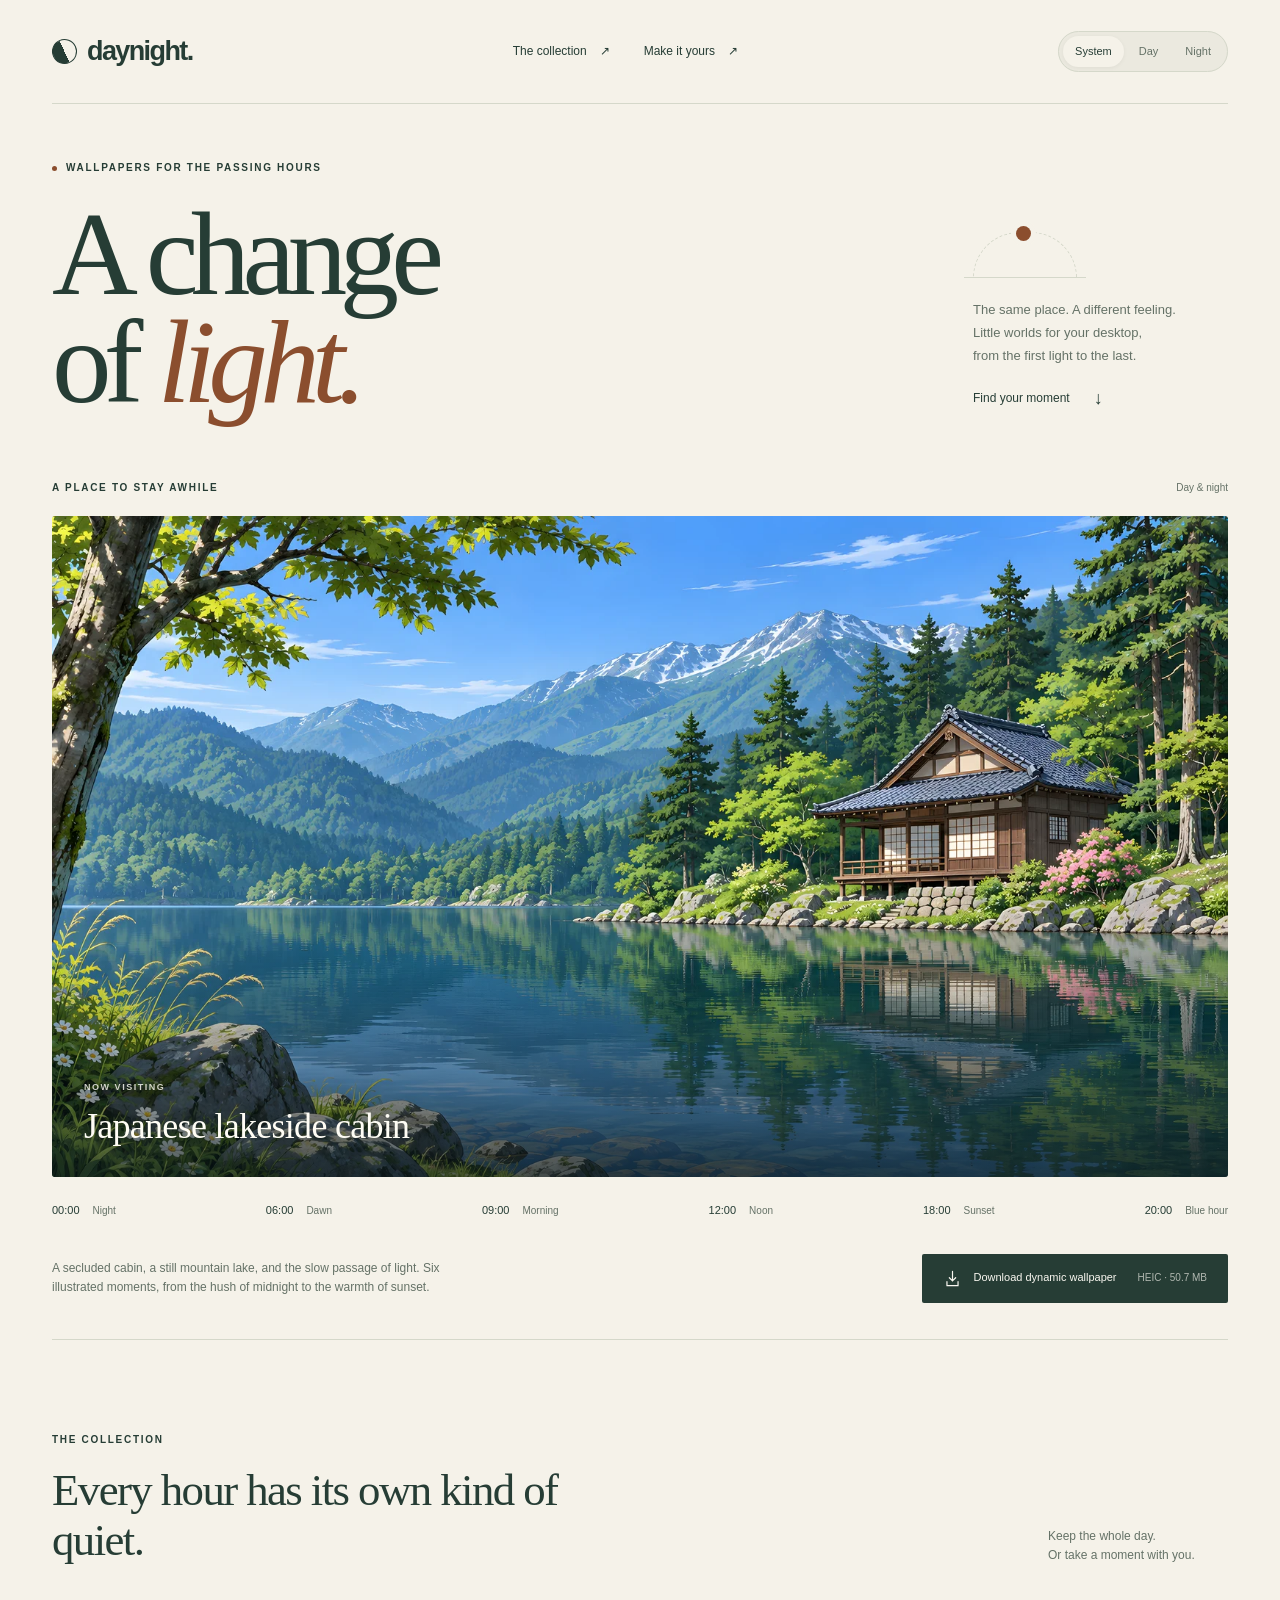
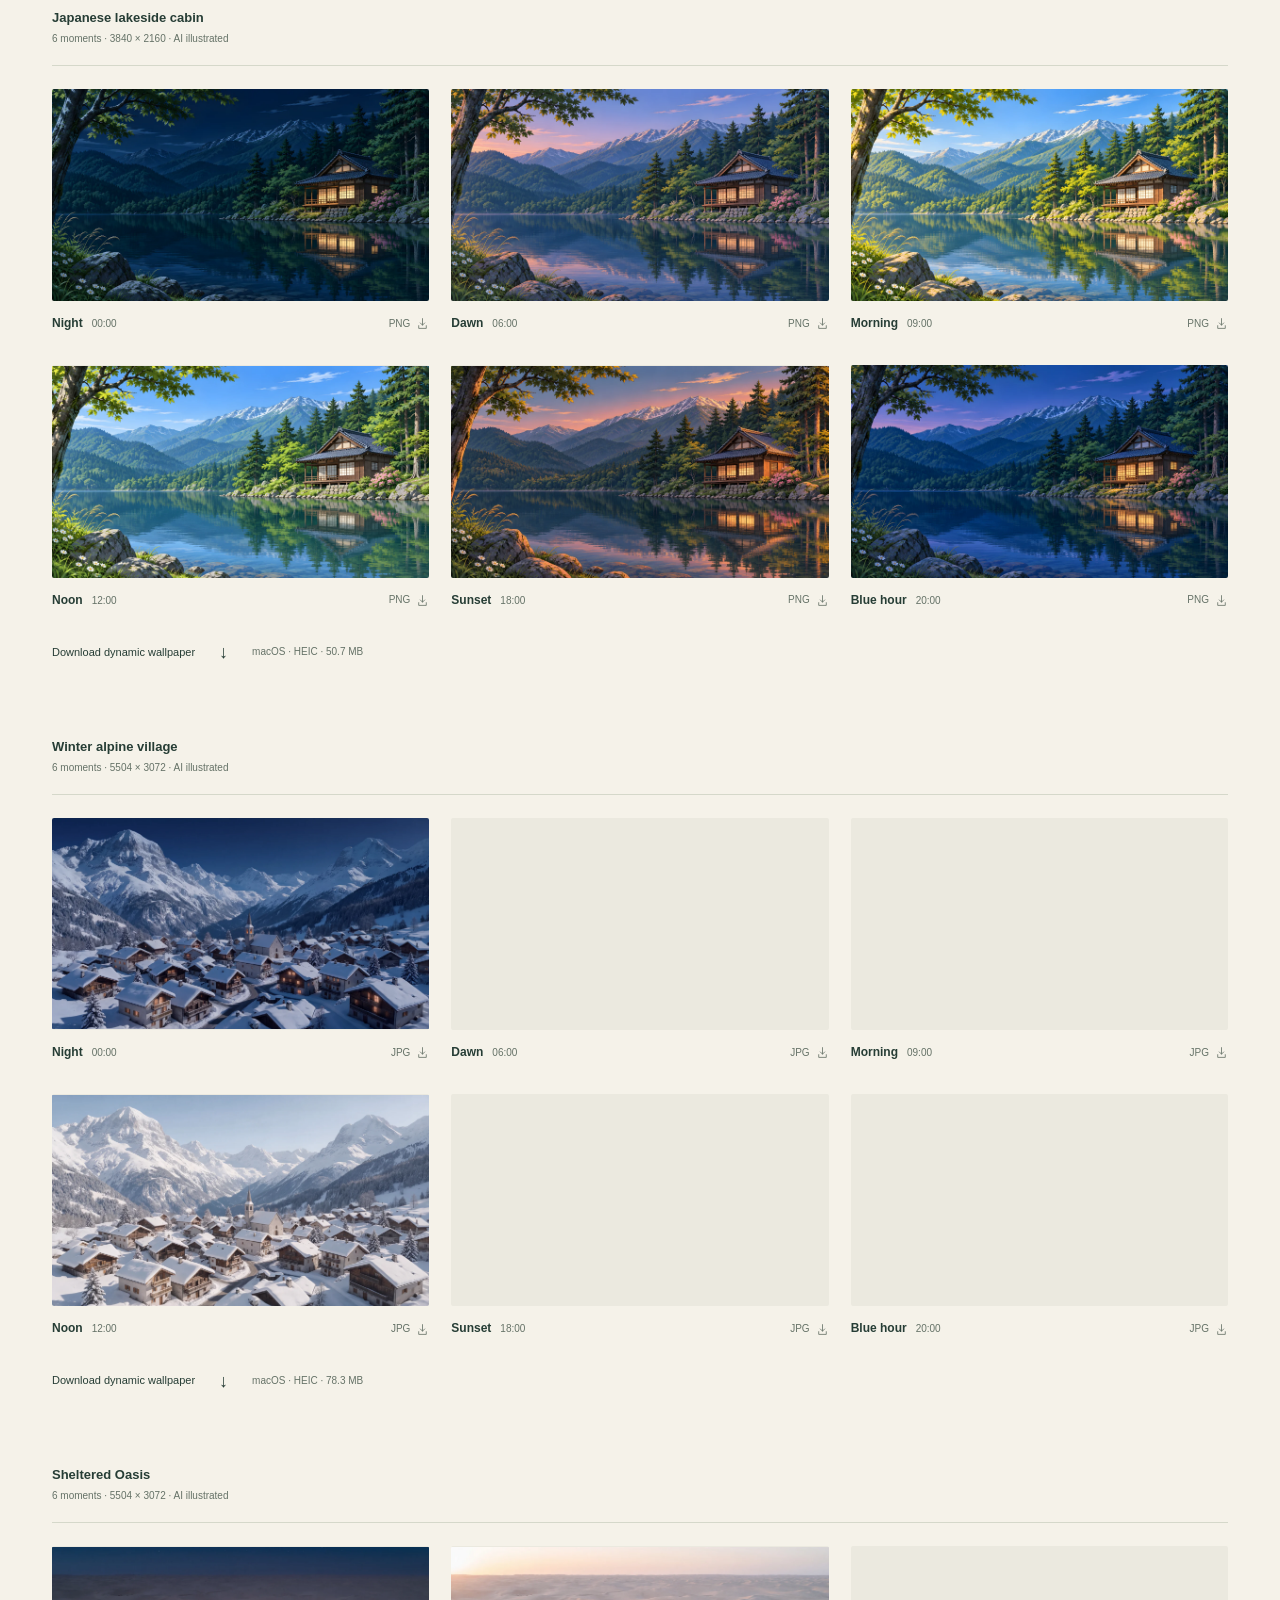
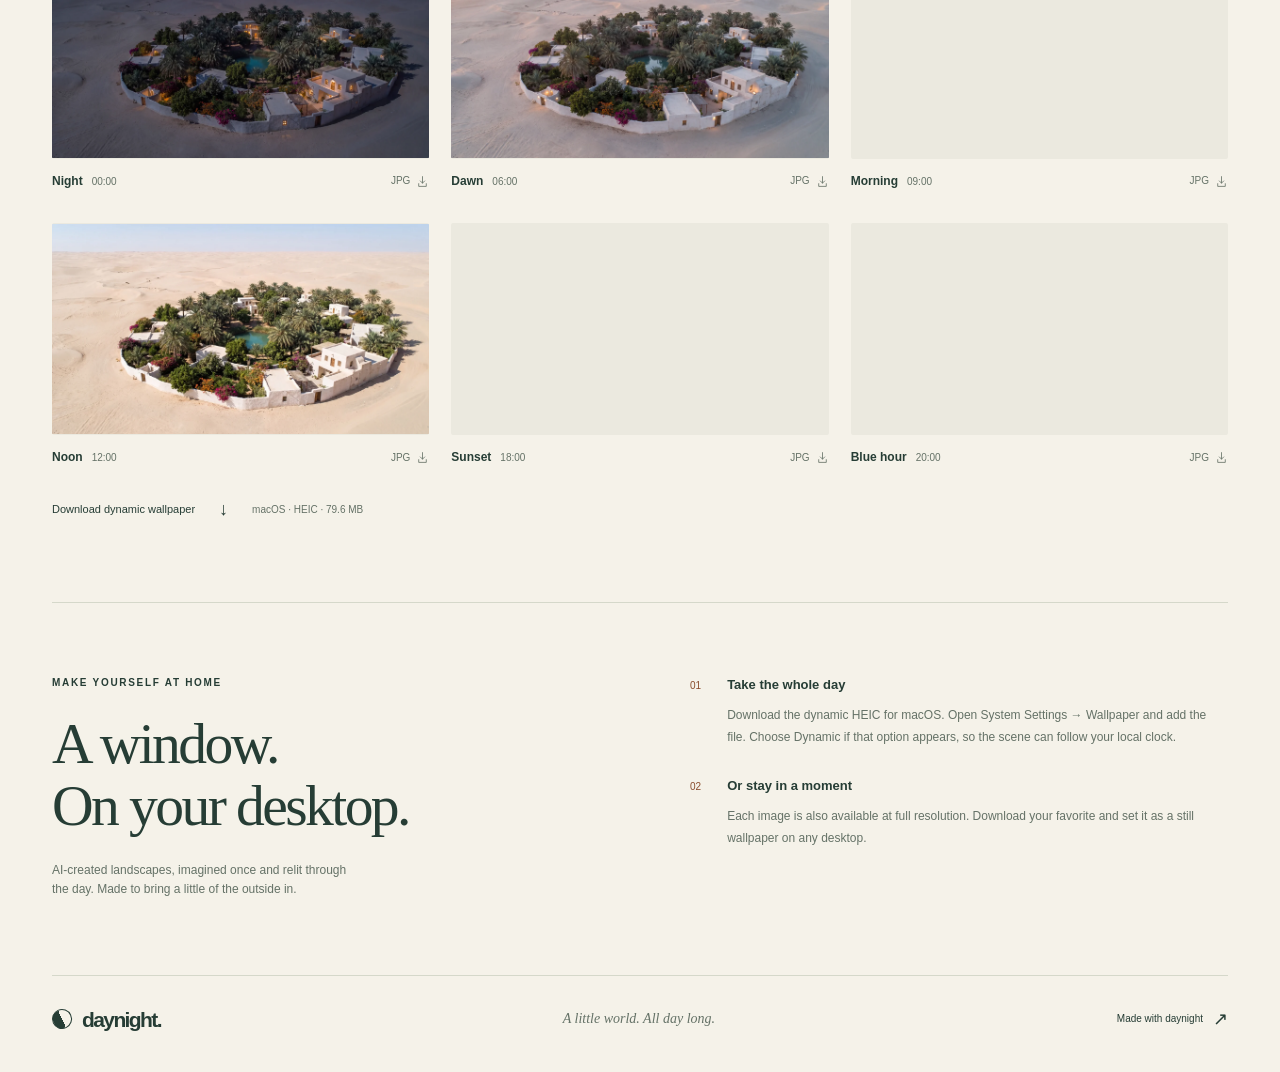
==== commit 980c99a2: "feat: enhance night light specifications for pragmatism" ====
--- a/site/index.html
+++ b/site/index.html
@@ -90,6 +90,29 @@
           <div class="frame-bottom"><h4 class="frame-name">Blue hour<span class="frame-time">20:00</span></h4><a class="frame-download" href="wallpapers/winter-alpine-village-nano-banana-native-20261116/originals/blue-hour.jpg" download>JPG <svg viewBox="0 0 24 24" aria-hidden="true"><path d="M12 3v12m-4-4 4 4 4-4M5 16v5h14v-5"/></svg></a></div>
         </article></div>
         <div class="collection-download"><a class="text-link" href="wallpapers/winter-alpine-village-nano-banana-native-20261116/winter-alpine-village-nano-banana-native-20261116.heic" download>Download dynamic wallpaper <span aria-hidden="true">↓</span></a><span>macOS · HEIC · 78.3 MB</span></div>
+      </section>
+<section class="collection-block" aria-labelledby="sheltered-oasis-title">
+        <div class="collection-top"><div><h3 id="sheltered-oasis-title">Sheltered Oasis</h3><p>6 moments · 5504 × 3072 · AI illustrated</p></div></div>
+        <div class="frame-grid"><article class="frame-card" id="sheltered-oasis-frame-0">
+          <a class="frame-preview" href="wallpapers/sheltered-oasis/originals/night.jpg"><img src="wallpapers/sheltered-oasis/previews/00.webp" alt="Sheltered Oasis — Night" width="5504" height="3072" loading="lazy" decoding="async"><span class="preview-hint" aria-hidden="true">↗</span></a>
+          <div class="frame-bottom"><h4 class="frame-name">Night<span class="frame-time">00:00</span></h4><a class="frame-download" href="wallpapers/sheltered-oasis/originals/night.jpg" download>JPG <svg viewBox="0 0 24 24" aria-hidden="true"><path d="M12 3v12m-4-4 4 4 4-4M5 16v5h14v-5"/></svg></a></div>
+        </article><article class="frame-card" id="sheltered-oasis-frame-1">
+          <a class="frame-preview" href="wallpapers/sheltered-oasis/originals/dawn.jpg"><img src="wallpapers/sheltered-oasis/previews/01.webp" alt="Sheltered Oasis — Dawn" width="5504" height="3072" loading="lazy" decoding="async"><span class="preview-hint" aria-hidden="true">↗</span></a>
+          <div class="frame-bottom"><h4 class="frame-name">Dawn<span class="frame-time">06:00</span></h4><a class="frame-download" href="wallpapers/sheltered-oasis/originals/dawn.jpg" download>JPG <svg viewBox="0 0 24 24" aria-hidden="true"><path d="M12 3v12m-4-4 4 4 4-4M5 16v5h14v-5"/></svg></a></div>
+        </article><article class="frame-card" id="sheltered-oasis-frame-2">
+          <a class="frame-preview" href="wallpapers/sheltered-oasis/originals/morning.jpg"><img src="wallpapers/sheltered-oasis/previews/02.webp" alt="Sheltered Oasis — Morning" width="5504" height="3072" loading="lazy" decoding="async"><span class="preview-hint" aria-hidden="true">↗</span></a>
+          <div class="frame-bottom"><h4 class="frame-name">Morning<span class="frame-time">09:00</span></h4><a class="frame-download" href="wallpapers/sheltered-oasis/originals/morning.jpg" download>JPG <svg viewBox="0 0 24 24" aria-hidden="true"><path d="M12 3v12m-4-4 4 4 4-4M5 16v5h14v-5"/></svg></a></div>
+        </article><article class="frame-card" id="sheltered-oasis-frame-3">
+          <a class="frame-preview" href="wallpapers/sheltered-oasis/originals/master.jpg"><img src="wallpapers/sheltered-oasis/previews/03.webp" alt="Sheltered Oasis — Noon" width="5504" height="3072" loading="lazy" decoding="async"><span class="preview-hint" aria-hidden="true">↗</span></a>
+          <div class="frame-bottom"><h4 class="frame-name">Noon<span class="frame-time">12:00</span></h4><a class="frame-download" href="wallpapers/sheltered-oasis/originals/master.jpg" download>JPG <svg viewBox="0 0 24 24" aria-hidden="true"><path d="M12 3v12m-4-4 4 4 4-4M5 16v5h14v-5"/></svg></a></div>
+        </article><article class="frame-card" id="sheltered-oasis-frame-4">
+          <a class="frame-preview" href="wallpapers/sheltered-oasis/originals/sunset.jpg"><img src="wallpapers/sheltered-oasis/previews/04.webp" alt="Sheltered Oasis — Sunset" width="5504" height="3072" loading="lazy" decoding="async"><span class="preview-hint" aria-hidden="true">↗</span></a>
+          <div class="frame-bottom"><h4 class="frame-name">Sunset<span class="frame-time">18:00</span></h4><a class="frame-download" href="wallpapers/sheltered-oasis/originals/sunset.jpg" download>JPG <svg viewBox="0 0 24 24" aria-hidden="true"><path d="M12 3v12m-4-4 4 4 4-4M5 16v5h14v-5"/></svg></a></div>
+        </article><article class="frame-card" id="sheltered-oasis-frame-5">
+          <a class="frame-preview" href="wallpapers/sheltered-oasis/originals/blue-hour.jpg"><img src="wallpapers/sheltered-oasis/previews/05.webp" alt="Sheltered Oasis — Blue hour" width="5504" height="3072" loading="lazy" decoding="async"><span class="preview-hint" aria-hidden="true">↗</span></a>
+          <div class="frame-bottom"><h4 class="frame-name">Blue hour<span class="frame-time">20:00</span></h4><a class="frame-download" href="wallpapers/sheltered-oasis/originals/blue-hour.jpg" download>JPG <svg viewBox="0 0 24 24" aria-hidden="true"><path d="M12 3v12m-4-4 4 4 4-4M5 16v5h14v-5"/></svg></a></div>
+        </article></div>
+        <div class="collection-download"><a class="text-link" href="wallpapers/sheltered-oasis/sheltered-oasis.heic" download>Download dynamic wallpaper <span aria-hidden="true">↓</span></a><span>macOS · HEIC · 79.6 MB</span></div>
       </section></div>
     </section>
 
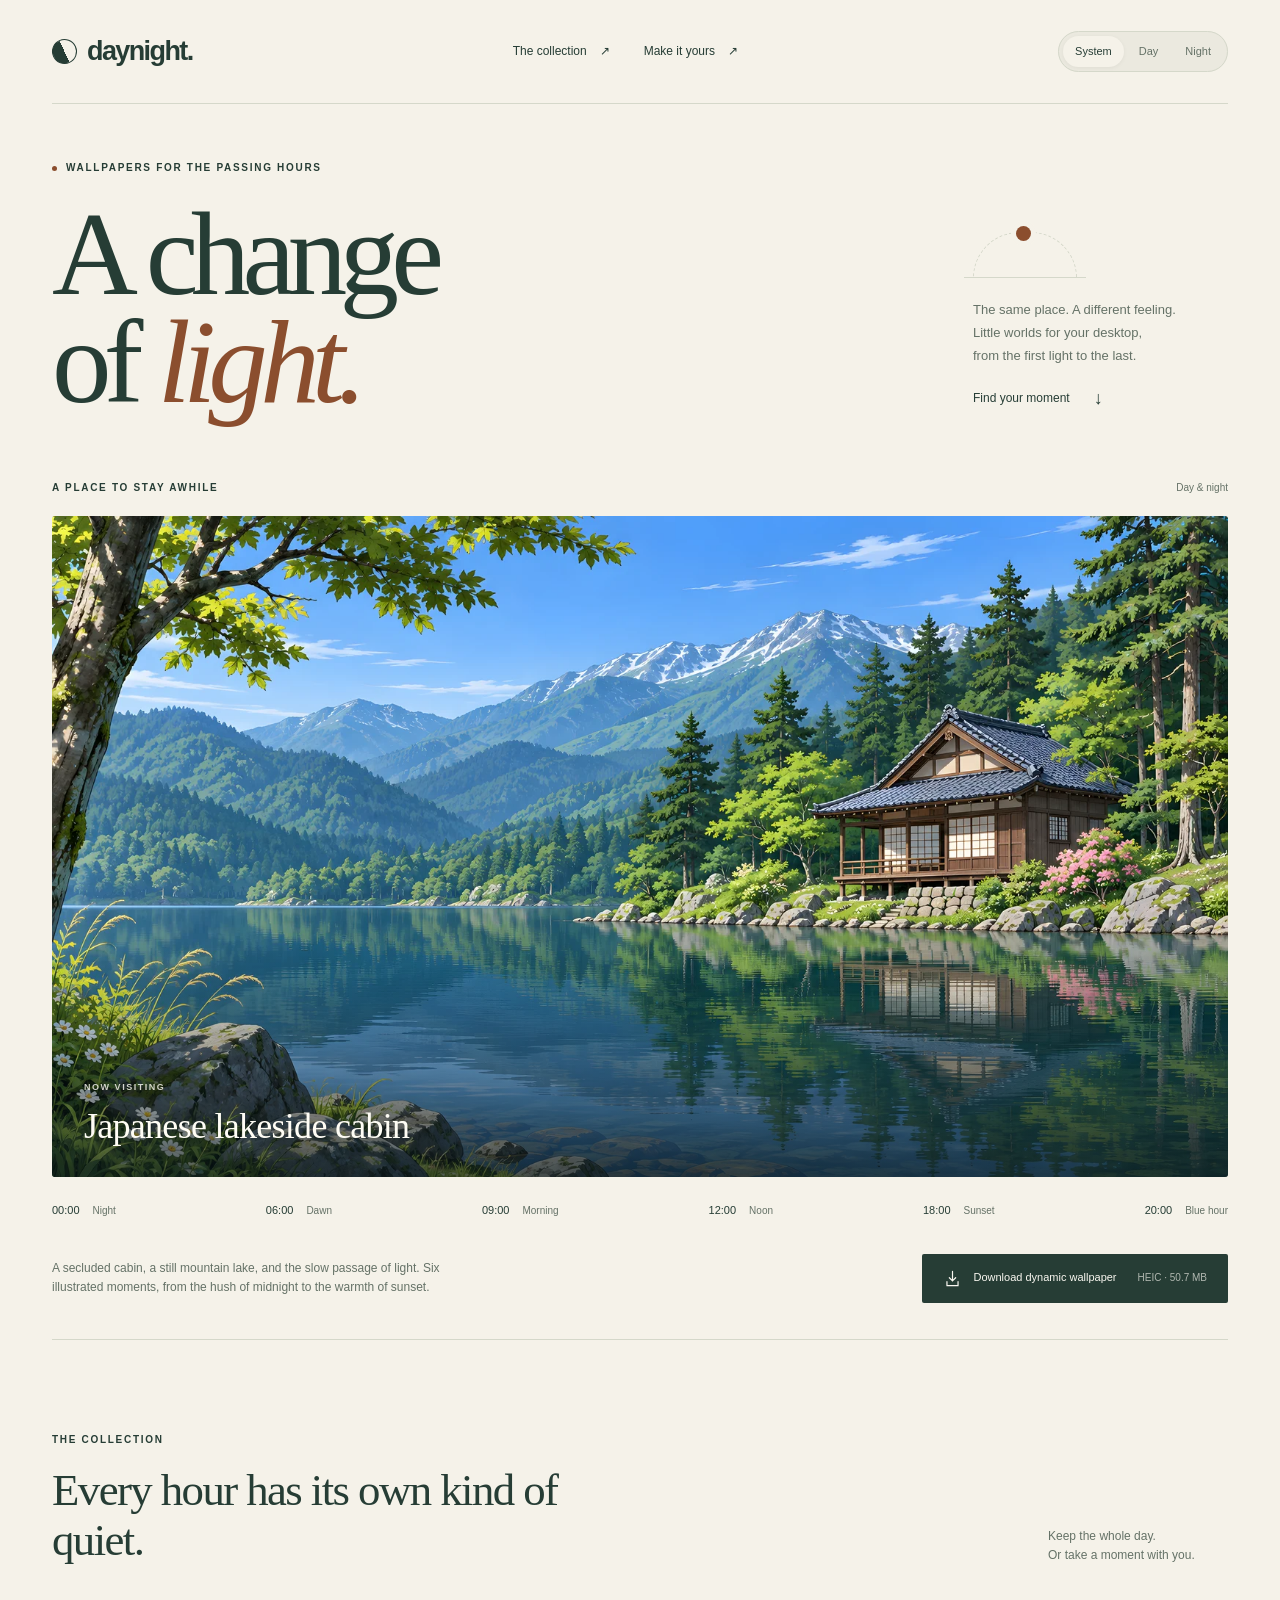
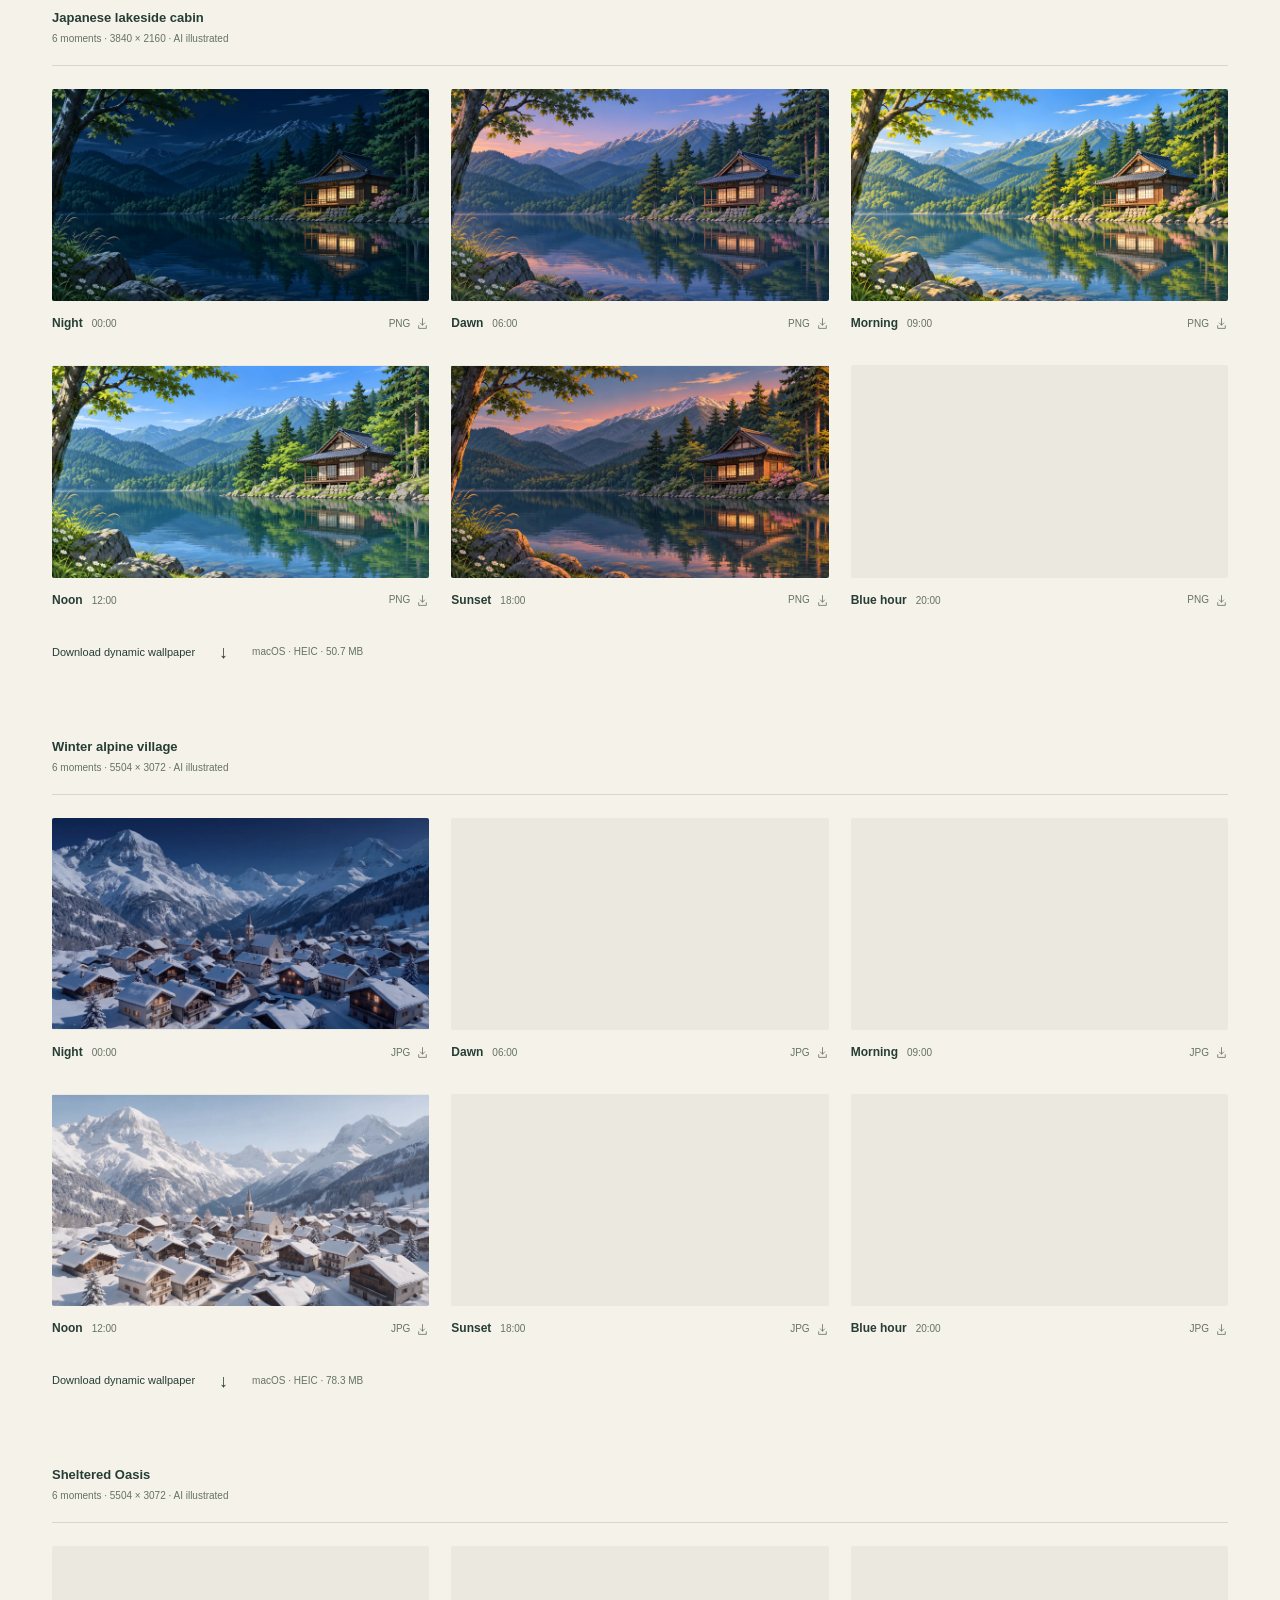
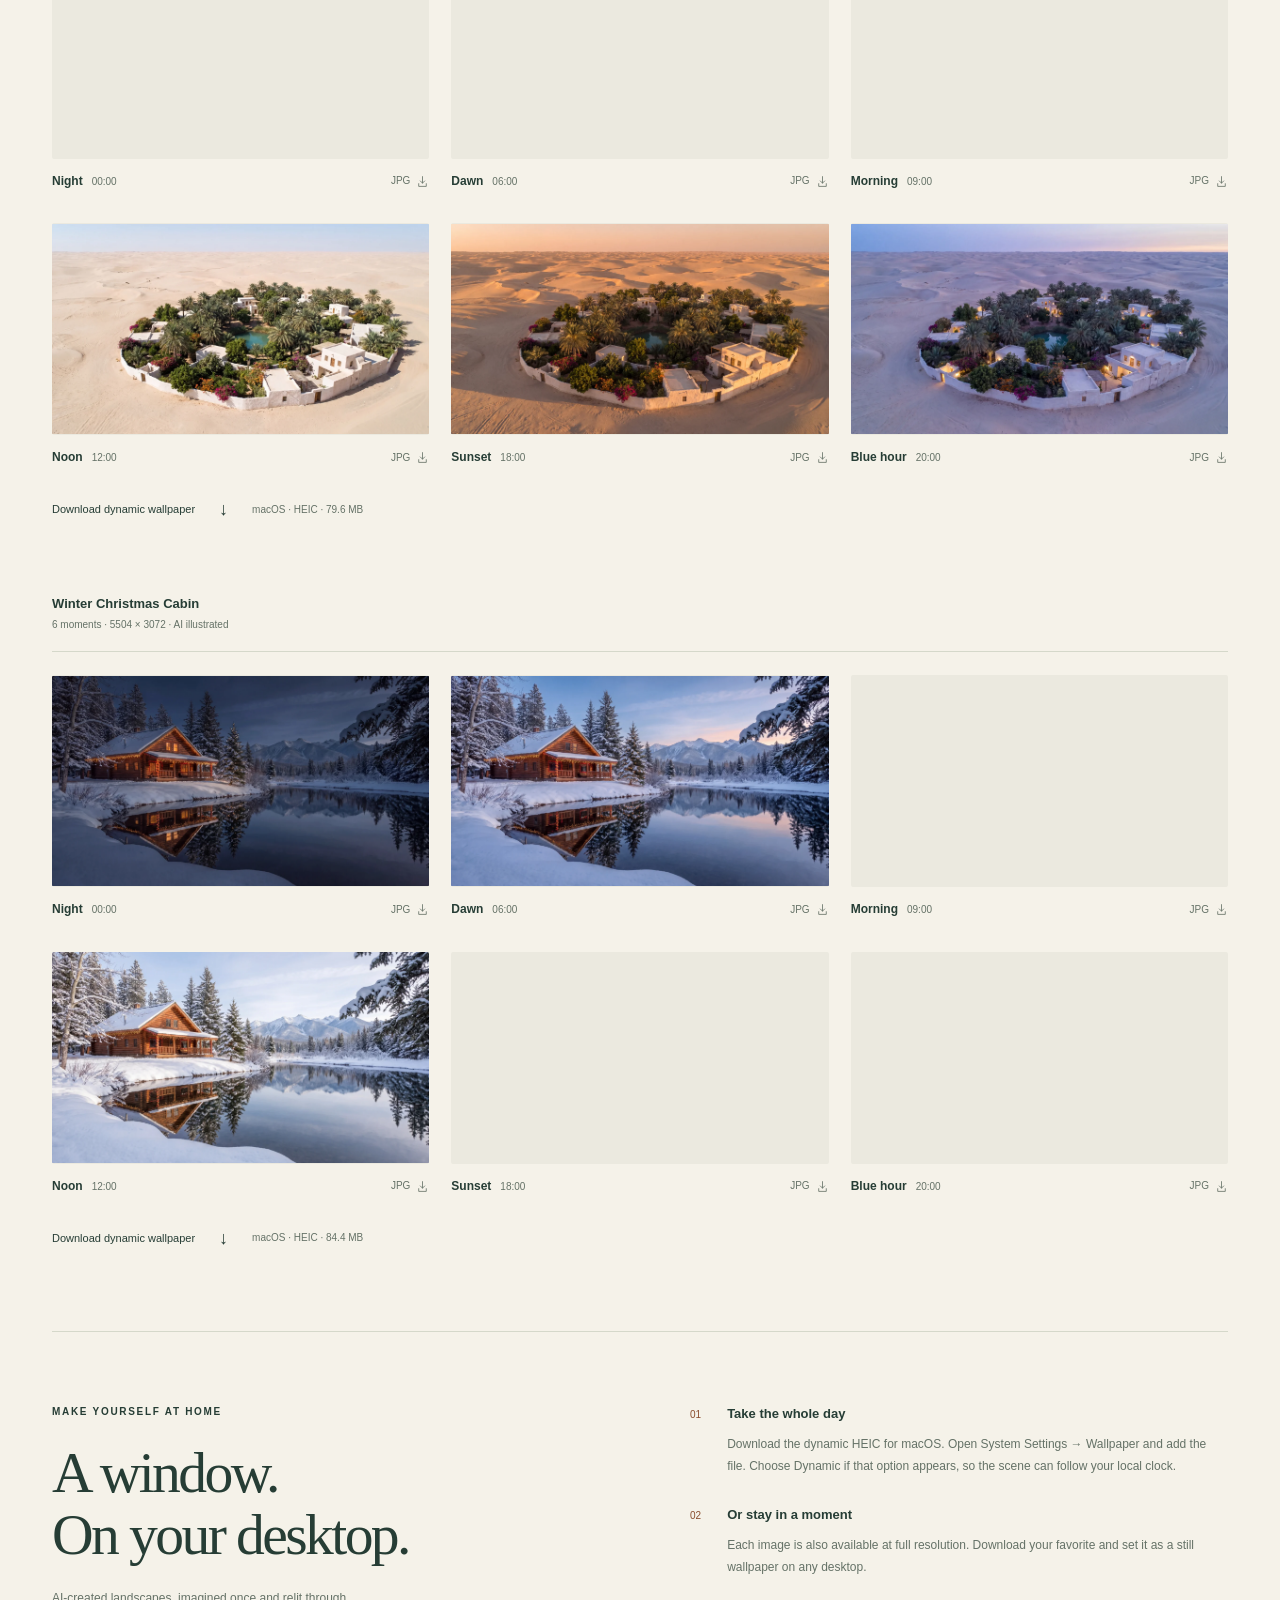
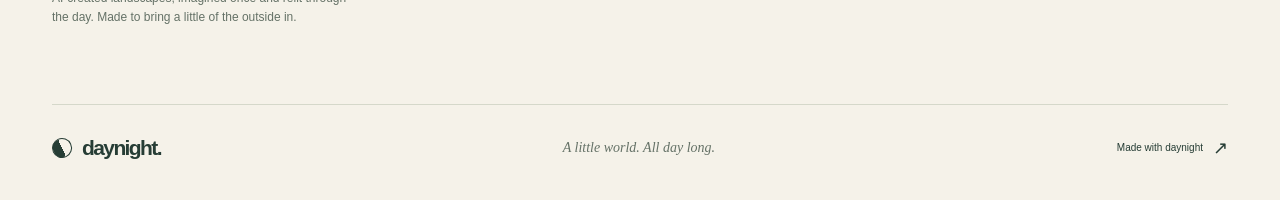
==== commit e0c472ff: "wallpaper: winter-christmas-cabin" ====
--- a/site/index.html
+++ b/site/index.html
@@ -113,6 +113,29 @@
           <div class="frame-bottom"><h4 class="frame-name">Blue hour<span class="frame-time">20:00</span></h4><a class="frame-download" href="wallpapers/sheltered-oasis/originals/blue-hour.jpg" download>JPG <svg viewBox="0 0 24 24" aria-hidden="true"><path d="M12 3v12m-4-4 4 4 4-4M5 16v5h14v-5"/></svg></a></div>
         </article></div>
         <div class="collection-download"><a class="text-link" href="wallpapers/sheltered-oasis/sheltered-oasis.heic" download>Download dynamic wallpaper <span aria-hidden="true">↓</span></a><span>macOS · HEIC · 79.6 MB</span></div>
+      </section>
+<section class="collection-block" aria-labelledby="winter-christmas-cabin-title">
+        <div class="collection-top"><div><h3 id="winter-christmas-cabin-title">Winter Christmas Cabin</h3><p>6 moments · 5504 × 3072 · AI illustrated</p></div></div>
+        <div class="frame-grid"><article class="frame-card" id="winter-christmas-cabin-frame-0">
+          <a class="frame-preview" href="wallpapers/winter-christmas-cabin/originals/night.jpg"><img src="wallpapers/winter-christmas-cabin/previews/00.webp" alt="Winter Christmas Cabin — Night" width="5504" height="3072" loading="lazy" decoding="async"><span class="preview-hint" aria-hidden="true">↗</span></a>
+          <div class="frame-bottom"><h4 class="frame-name">Night<span class="frame-time">00:00</span></h4><a class="frame-download" href="wallpapers/winter-christmas-cabin/originals/night.jpg" download>JPG <svg viewBox="0 0 24 24" aria-hidden="true"><path d="M12 3v12m-4-4 4 4 4-4M5 16v5h14v-5"/></svg></a></div>
+        </article><article class="frame-card" id="winter-christmas-cabin-frame-1">
+          <a class="frame-preview" href="wallpapers/winter-christmas-cabin/originals/dawn.jpg"><img src="wallpapers/winter-christmas-cabin/previews/01.webp" alt="Winter Christmas Cabin — Dawn" width="5504" height="3072" loading="lazy" decoding="async"><span class="preview-hint" aria-hidden="true">↗</span></a>
+          <div class="frame-bottom"><h4 class="frame-name">Dawn<span class="frame-time">06:00</span></h4><a class="frame-download" href="wallpapers/winter-christmas-cabin/originals/dawn.jpg" download>JPG <svg viewBox="0 0 24 24" aria-hidden="true"><path d="M12 3v12m-4-4 4 4 4-4M5 16v5h14v-5"/></svg></a></div>
+        </article><article class="frame-card" id="winter-christmas-cabin-frame-2">
+          <a class="frame-preview" href="wallpapers/winter-christmas-cabin/originals/morning.jpg"><img src="wallpapers/winter-christmas-cabin/previews/02.webp" alt="Winter Christmas Cabin — Morning" width="5504" height="3072" loading="lazy" decoding="async"><span class="preview-hint" aria-hidden="true">↗</span></a>
+          <div class="frame-bottom"><h4 class="frame-name">Morning<span class="frame-time">09:00</span></h4><a class="frame-download" href="wallpapers/winter-christmas-cabin/originals/morning.jpg" download>JPG <svg viewBox="0 0 24 24" aria-hidden="true"><path d="M12 3v12m-4-4 4 4 4-4M5 16v5h14v-5"/></svg></a></div>
+        </article><article class="frame-card" id="winter-christmas-cabin-frame-3">
+          <a class="frame-preview" href="wallpapers/winter-christmas-cabin/originals/master.jpg"><img src="wallpapers/winter-christmas-cabin/previews/03.webp" alt="Winter Christmas Cabin — Noon" width="5504" height="3072" loading="lazy" decoding="async"><span class="preview-hint" aria-hidden="true">↗</span></a>
+          <div class="frame-bottom"><h4 class="frame-name">Noon<span class="frame-time">12:00</span></h4><a class="frame-download" href="wallpapers/winter-christmas-cabin/originals/master.jpg" download>JPG <svg viewBox="0 0 24 24" aria-hidden="true"><path d="M12 3v12m-4-4 4 4 4-4M5 16v5h14v-5"/></svg></a></div>
+        </article><article class="frame-card" id="winter-christmas-cabin-frame-4">
+          <a class="frame-preview" href="wallpapers/winter-christmas-cabin/originals/sunset.jpg"><img src="wallpapers/winter-christmas-cabin/previews/04.webp" alt="Winter Christmas Cabin — Sunset" width="5504" height="3072" loading="lazy" decoding="async"><span class="preview-hint" aria-hidden="true">↗</span></a>
+          <div class="frame-bottom"><h4 class="frame-name">Sunset<span class="frame-time">18:00</span></h4><a class="frame-download" href="wallpapers/winter-christmas-cabin/originals/sunset.jpg" download>JPG <svg viewBox="0 0 24 24" aria-hidden="true"><path d="M12 3v12m-4-4 4 4 4-4M5 16v5h14v-5"/></svg></a></div>
+        </article><article class="frame-card" id="winter-christmas-cabin-frame-5">
+          <a class="frame-preview" href="wallpapers/winter-christmas-cabin/originals/blue-hour.jpg"><img src="wallpapers/winter-christmas-cabin/previews/05.webp" alt="Winter Christmas Cabin — Blue hour" width="5504" height="3072" loading="lazy" decoding="async"><span class="preview-hint" aria-hidden="true">↗</span></a>
+          <div class="frame-bottom"><h4 class="frame-name">Blue hour<span class="frame-time">20:00</span></h4><a class="frame-download" href="wallpapers/winter-christmas-cabin/originals/blue-hour.jpg" download>JPG <svg viewBox="0 0 24 24" aria-hidden="true"><path d="M12 3v12m-4-4 4 4 4-4M5 16v5h14v-5"/></svg></a></div>
+        </article></div>
+        <div class="collection-download"><a class="text-link" href="wallpapers/winter-christmas-cabin/winter-christmas-cabin.heic" download>Download dynamic wallpaper <span aria-hidden="true">↓</span></a><span>macOS · HEIC · 84.4 MB</span></div>
       </section></div>
     </section>
 
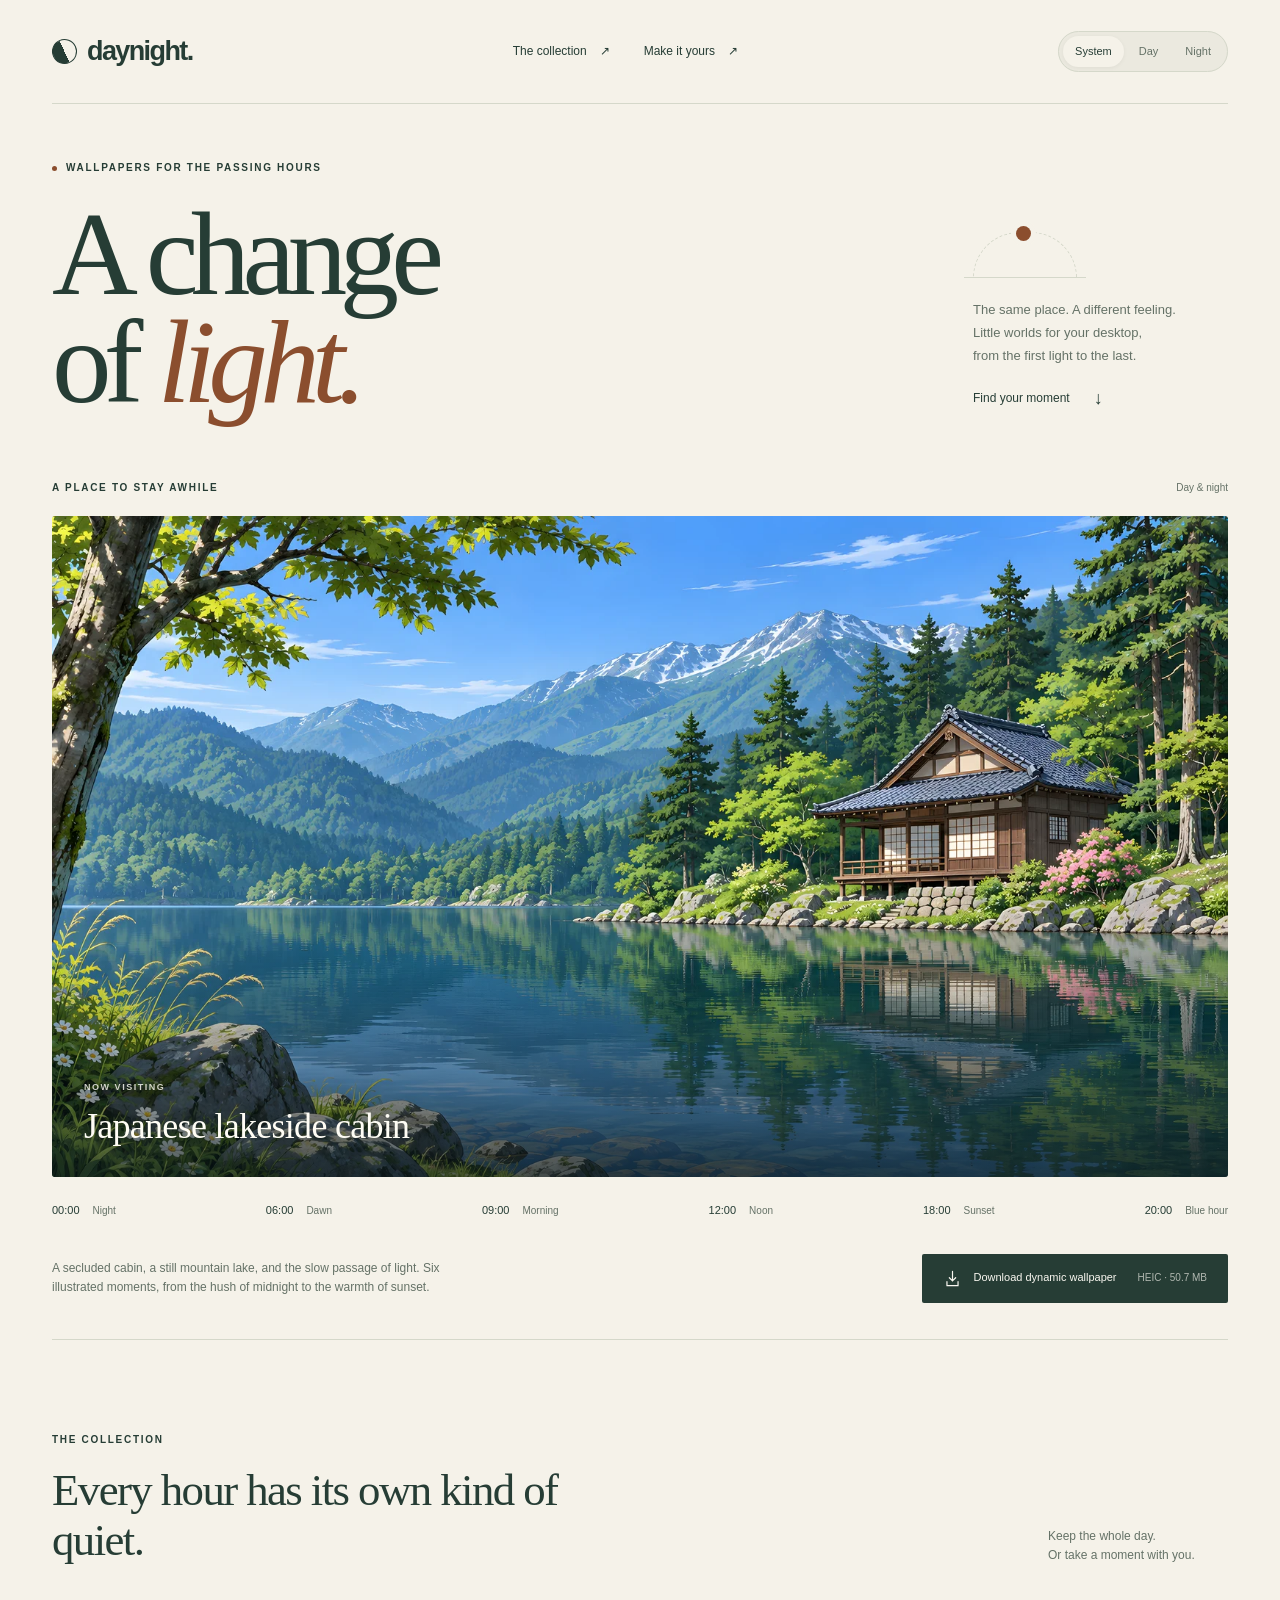
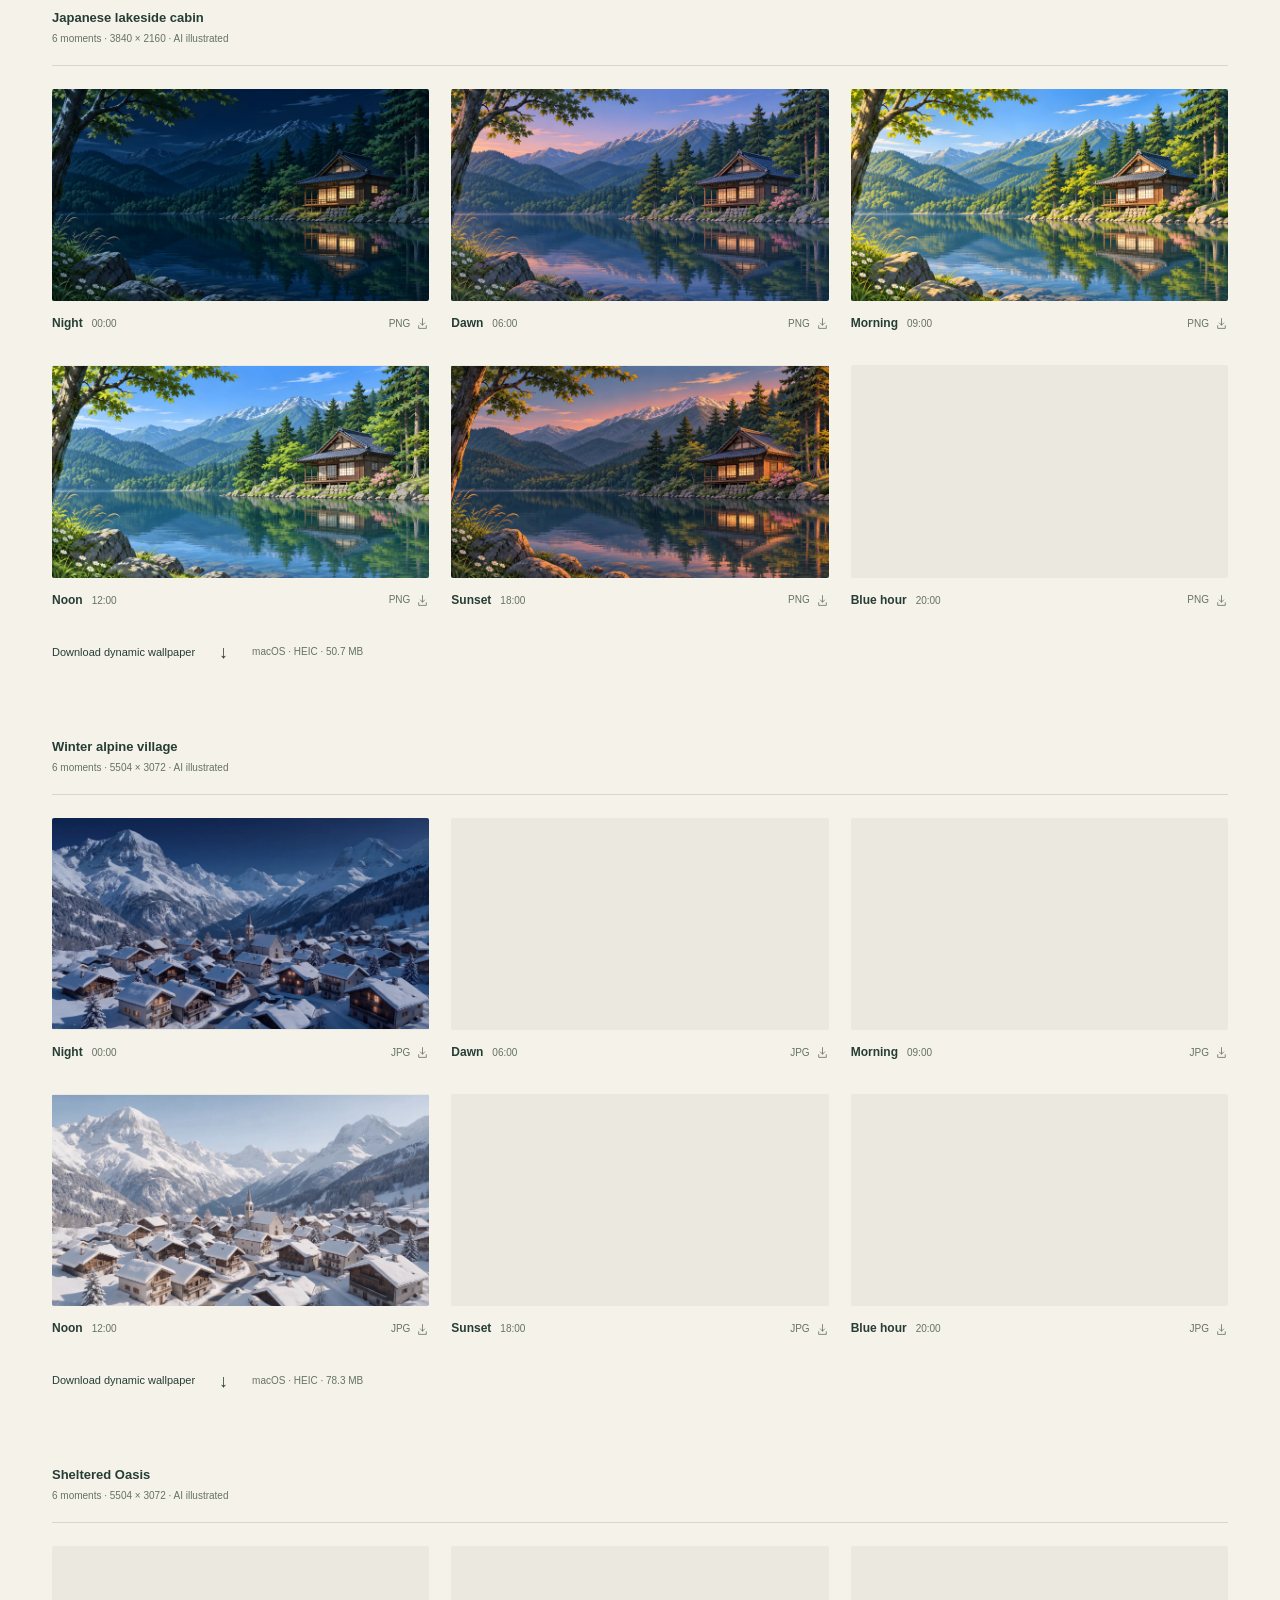
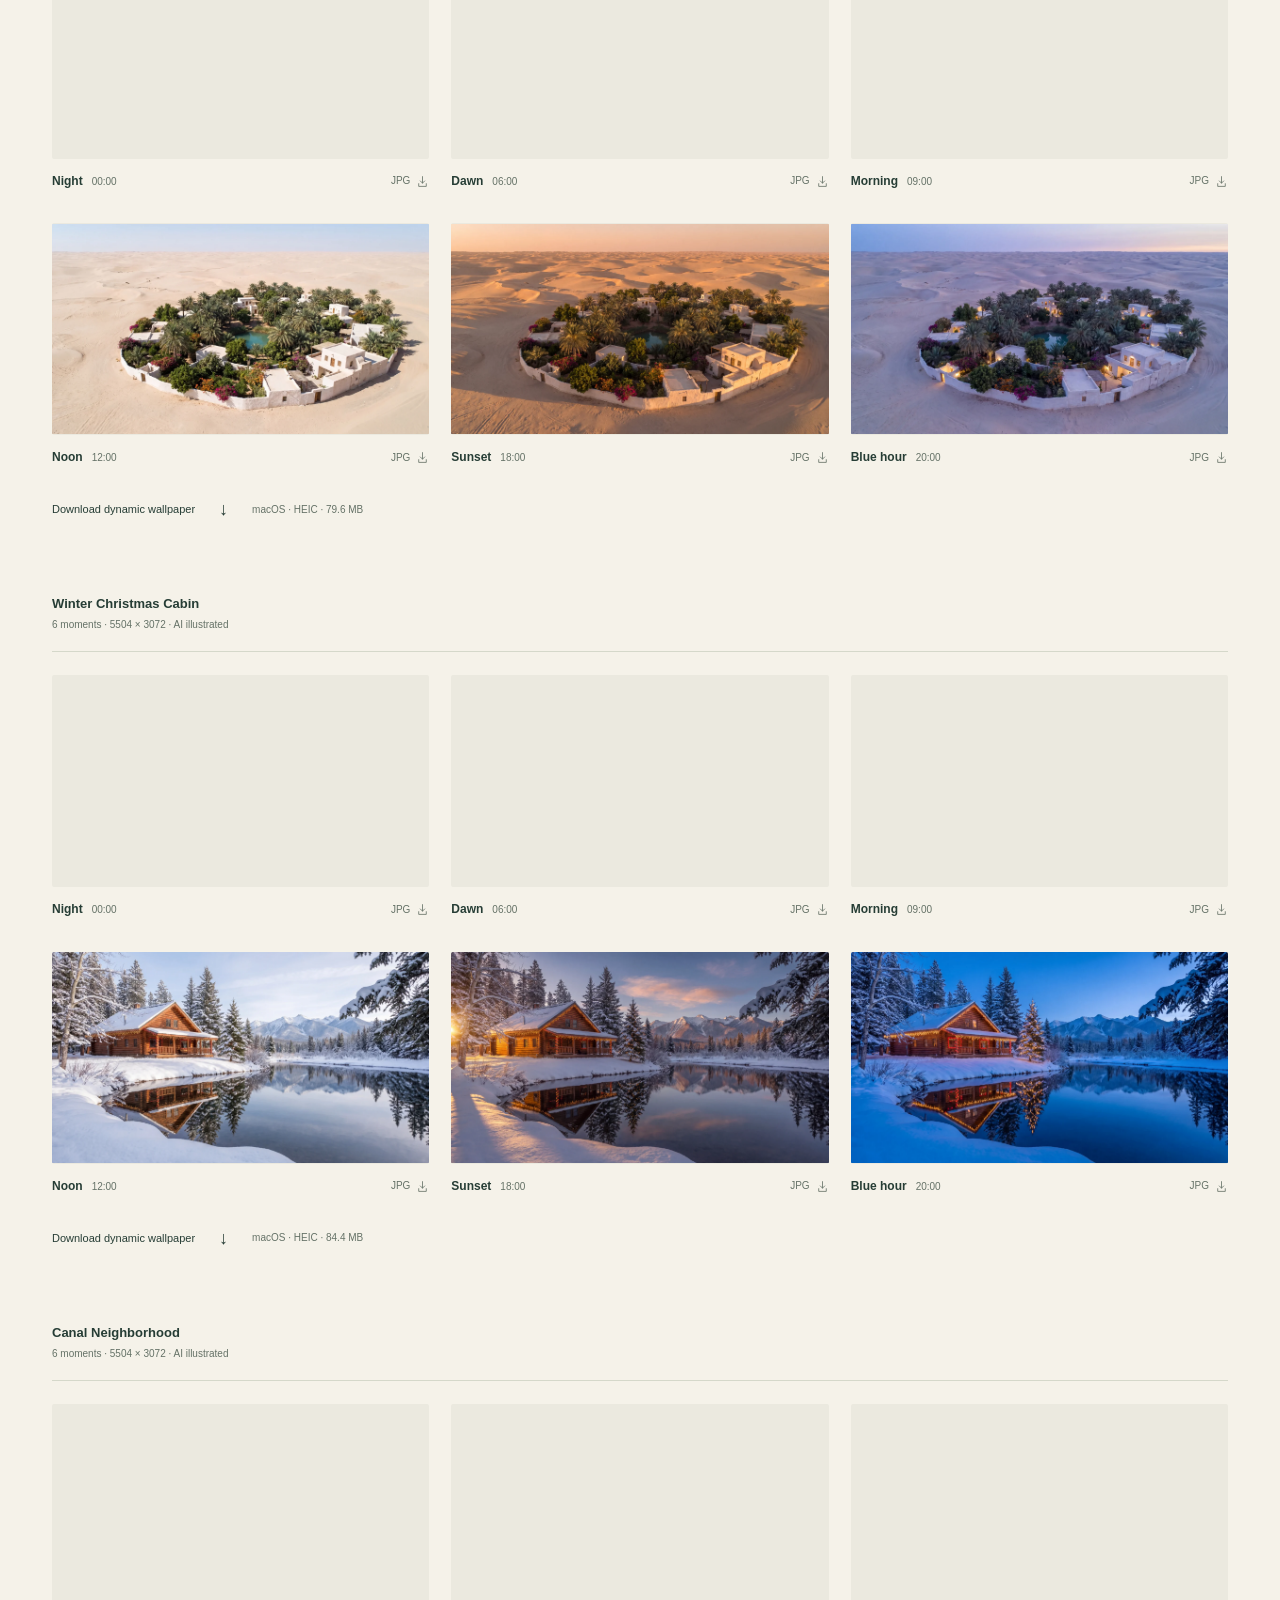
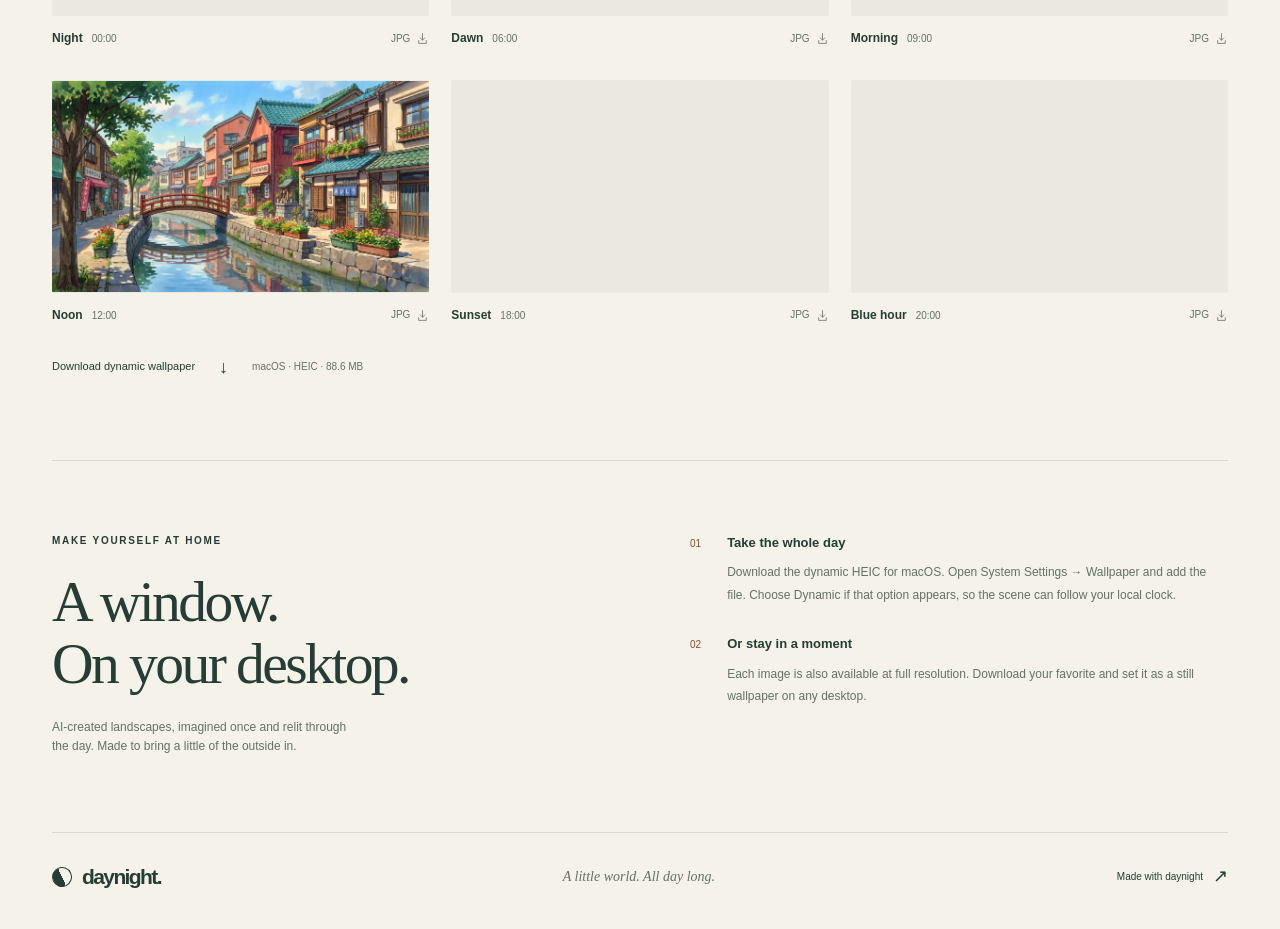
==== commit 3bc17336: "wallpaper: canal-neighborhood" ====
--- a/site/index.html
+++ b/site/index.html
@@ -136,6 +136,29 @@
           <div class="frame-bottom"><h4 class="frame-name">Blue hour<span class="frame-time">20:00</span></h4><a class="frame-download" href="wallpapers/winter-christmas-cabin/originals/blue-hour.jpg" download>JPG <svg viewBox="0 0 24 24" aria-hidden="true"><path d="M12 3v12m-4-4 4 4 4-4M5 16v5h14v-5"/></svg></a></div>
         </article></div>
         <div class="collection-download"><a class="text-link" href="wallpapers/winter-christmas-cabin/winter-christmas-cabin.heic" download>Download dynamic wallpaper <span aria-hidden="true">↓</span></a><span>macOS · HEIC · 84.4 MB</span></div>
+      </section>
+<section class="collection-block" aria-labelledby="canal-neighborhood-title">
+        <div class="collection-top"><div><h3 id="canal-neighborhood-title">Canal Neighborhood</h3><p>6 moments · 5504 × 3072 · AI illustrated</p></div></div>
+        <div class="frame-grid"><article class="frame-card" id="canal-neighborhood-frame-0">
+          <a class="frame-preview" href="wallpapers/canal-neighborhood/originals/night.jpg"><img src="wallpapers/canal-neighborhood/previews/00.webp" alt="Canal Neighborhood — Night" width="5504" height="3072" loading="lazy" decoding="async"><span class="preview-hint" aria-hidden="true">↗</span></a>
+          <div class="frame-bottom"><h4 class="frame-name">Night<span class="frame-time">00:00</span></h4><a class="frame-download" href="wallpapers/canal-neighborhood/originals/night.jpg" download>JPG <svg viewBox="0 0 24 24" aria-hidden="true"><path d="M12 3v12m-4-4 4 4 4-4M5 16v5h14v-5"/></svg></a></div>
+        </article><article class="frame-card" id="canal-neighborhood-frame-1">
+          <a class="frame-preview" href="wallpapers/canal-neighborhood/originals/dawn.jpg"><img src="wallpapers/canal-neighborhood/previews/01.webp" alt="Canal Neighborhood — Dawn" width="5504" height="3072" loading="lazy" decoding="async"><span class="preview-hint" aria-hidden="true">↗</span></a>
+          <div class="frame-bottom"><h4 class="frame-name">Dawn<span class="frame-time">06:00</span></h4><a class="frame-download" href="wallpapers/canal-neighborhood/originals/dawn.jpg" download>JPG <svg viewBox="0 0 24 24" aria-hidden="true"><path d="M12 3v12m-4-4 4 4 4-4M5 16v5h14v-5"/></svg></a></div>
+        </article><article class="frame-card" id="canal-neighborhood-frame-2">
+          <a class="frame-preview" href="wallpapers/canal-neighborhood/originals/morning.jpg"><img src="wallpapers/canal-neighborhood/previews/02.webp" alt="Canal Neighborhood — Morning" width="5504" height="3072" loading="lazy" decoding="async"><span class="preview-hint" aria-hidden="true">↗</span></a>
+          <div class="frame-bottom"><h4 class="frame-name">Morning<span class="frame-time">09:00</span></h4><a class="frame-download" href="wallpapers/canal-neighborhood/originals/morning.jpg" download>JPG <svg viewBox="0 0 24 24" aria-hidden="true"><path d="M12 3v12m-4-4 4 4 4-4M5 16v5h14v-5"/></svg></a></div>
+        </article><article class="frame-card" id="canal-neighborhood-frame-3">
+          <a class="frame-preview" href="wallpapers/canal-neighborhood/originals/master.jpg"><img src="wallpapers/canal-neighborhood/previews/03.webp" alt="Canal Neighborhood — Noon" width="5504" height="3072" loading="lazy" decoding="async"><span class="preview-hint" aria-hidden="true">↗</span></a>
+          <div class="frame-bottom"><h4 class="frame-name">Noon<span class="frame-time">12:00</span></h4><a class="frame-download" href="wallpapers/canal-neighborhood/originals/master.jpg" download>JPG <svg viewBox="0 0 24 24" aria-hidden="true"><path d="M12 3v12m-4-4 4 4 4-4M5 16v5h14v-5"/></svg></a></div>
+        </article><article class="frame-card" id="canal-neighborhood-frame-4">
+          <a class="frame-preview" href="wallpapers/canal-neighborhood/originals/sunset.jpg"><img src="wallpapers/canal-neighborhood/previews/04.webp" alt="Canal Neighborhood — Sunset" width="5504" height="3072" loading="lazy" decoding="async"><span class="preview-hint" aria-hidden="true">↗</span></a>
+          <div class="frame-bottom"><h4 class="frame-name">Sunset<span class="frame-time">18:00</span></h4><a class="frame-download" href="wallpapers/canal-neighborhood/originals/sunset.jpg" download>JPG <svg viewBox="0 0 24 24" aria-hidden="true"><path d="M12 3v12m-4-4 4 4 4-4M5 16v5h14v-5"/></svg></a></div>
+        </article><article class="frame-card" id="canal-neighborhood-frame-5">
+          <a class="frame-preview" href="wallpapers/canal-neighborhood/originals/blue-hour.jpg"><img src="wallpapers/canal-neighborhood/previews/05.webp" alt="Canal Neighborhood — Blue hour" width="5504" height="3072" loading="lazy" decoding="async"><span class="preview-hint" aria-hidden="true">↗</span></a>
+          <div class="frame-bottom"><h4 class="frame-name">Blue hour<span class="frame-time">20:00</span></h4><a class="frame-download" href="wallpapers/canal-neighborhood/originals/blue-hour.jpg" download>JPG <svg viewBox="0 0 24 24" aria-hidden="true"><path d="M12 3v12m-4-4 4 4 4-4M5 16v5h14v-5"/></svg></a></div>
+        </article></div>
+        <div class="collection-download"><a class="text-link" href="wallpapers/canal-neighborhood/canal-neighborhood.heic" download>Download dynamic wallpaper <span aria-hidden="true">↓</span></a><span>macOS · HEIC · 88.6 MB</span></div>
       </section></div>
     </section>
 
